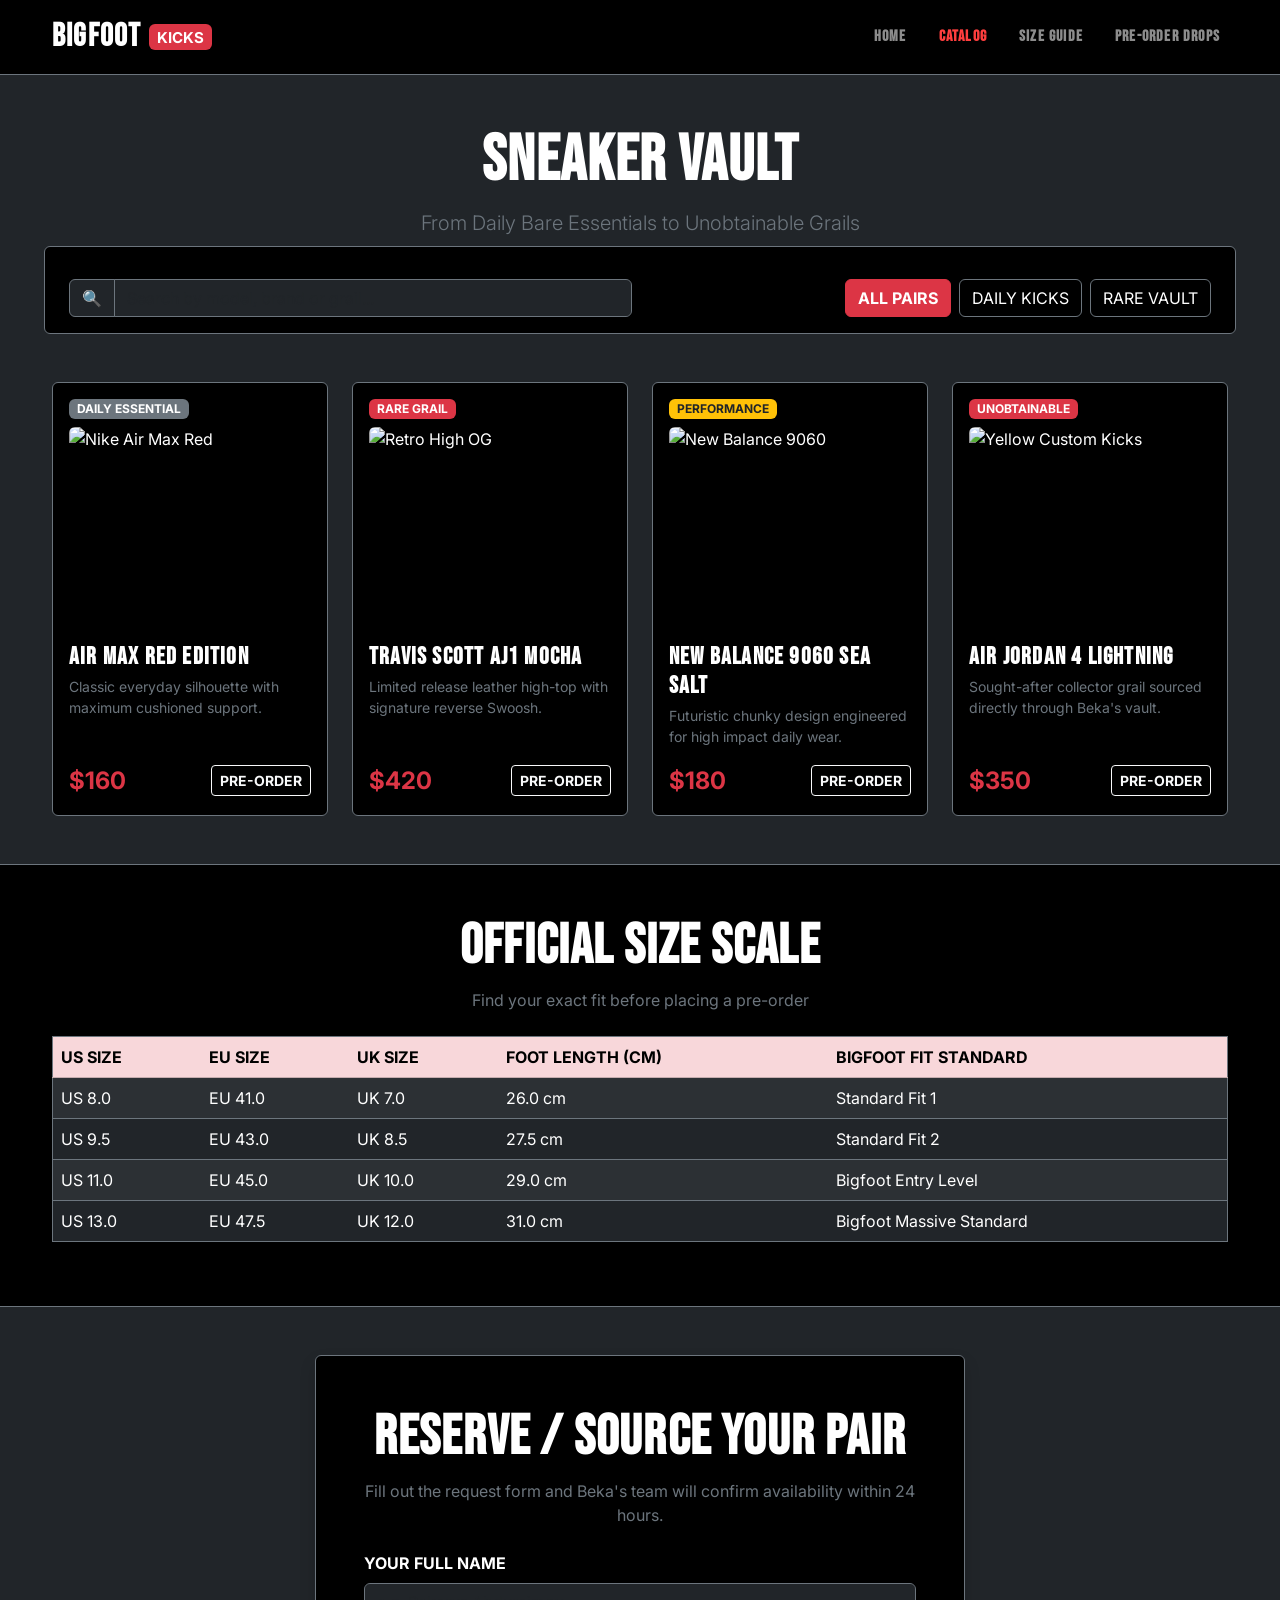
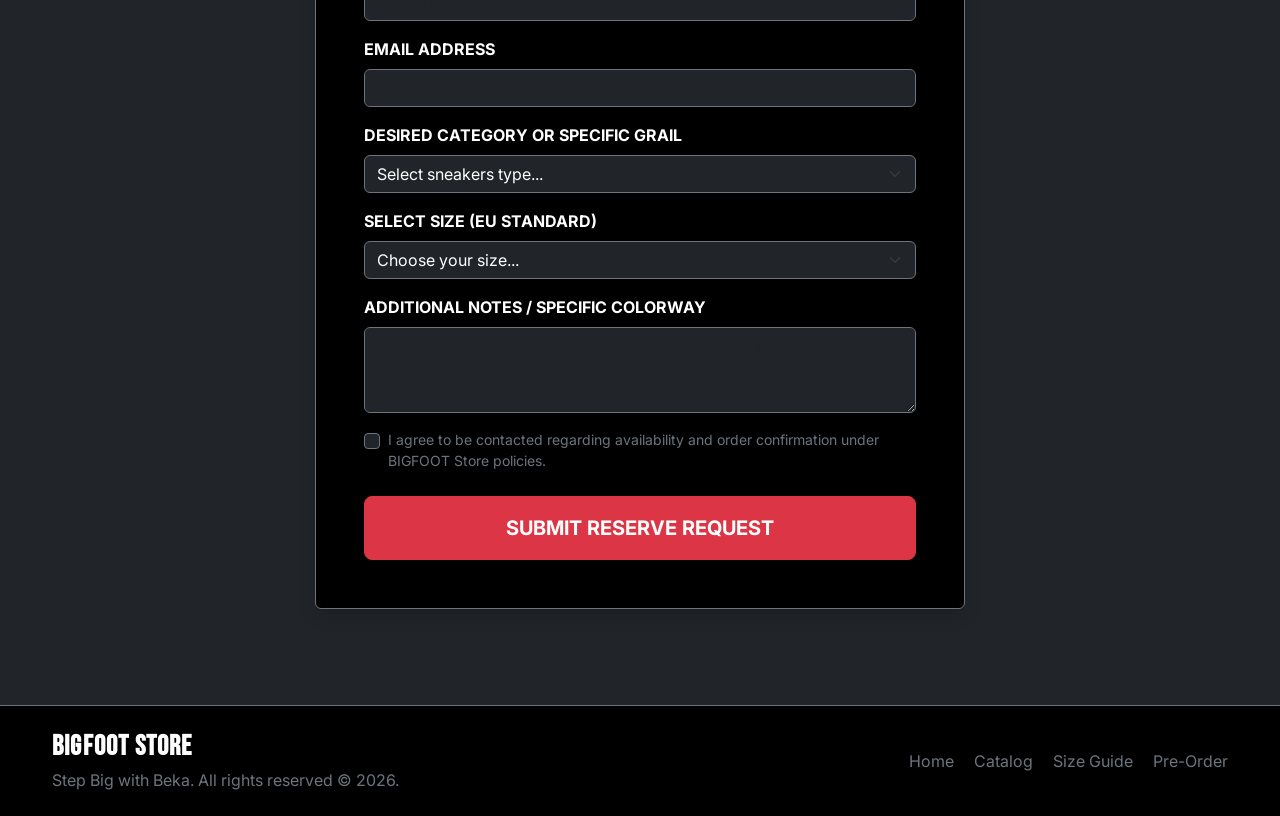
==== catalog.html @ 9d787f89 "Initial commit: BIGFOOT sneaker store website" ====
<!DOCTYPE html>
<html lang="en">
<head>
  <meta charset="UTF-8">
  <meta name="viewport" content="width=device-width, initial-scale=1.0">
  <title>BIGFOOT | Catalog & Size Guide</title>
  <link href="https://cdn.jsdelivr.net/npm/bootstrap@5.3.3/dist/css/bootstrap.min.css" rel="stylesheet">
  <link rel="preconnect" href="https://fonts.googleapis.com">
  <link rel="preconnect" href="https://fonts.gstatic.com" crossorigin>
  <link href="https://fonts.googleapis.com/css2?family=Bebas+Neue&family=Inter:wght@300;400;600;700&display=swap" rel="stylesheet">
  <link rel="stylesheet" href="style.css">
</head>
<body class="bg-dark text-white">

  <header>
    <nav class="navbar navbar-expand-lg navbar-dark bg-black sticky-top border-bottom border-secondary">
      <div class="container">
        <a class="navbar-brand d-flex align-items-center gap-2" href="index.html">
          <span class="fs-2 fw-bold text-uppercase brand-logo">BIGFOOT</span>
          <span class="badge bg-danger text-uppercase px-2">Kicks</span>
        </a>
        <button class="navbar-toggler" type="button" data-bs-toggle="collapse" data-bs-target="#navbarNav">
          <span class="navbar-toggler-icon"></span>
        </button>
        <div class="collapse navbar-collapse" id="navbarNav">
          <ul class="navbar-nav ms-auto text-uppercase fw-semibold gap-lg-3">
            <li class="nav-item"><a class="nav-link" href="index.html">Home</a></li>
            <li class="nav-item"><a class="nav-link active" href="catalog.html">Catalog</a></li>
            <li class="nav-item"><a class="nav-link" href="#size-guide">Size Guide</a></li>
            <li class="nav-item"><a class="nav-link" href="#preorder">Pre-Order Drops</a></li>
          </ul>
        </div>
      </div>
    </nav>
  </header>

  <main class="py-5">
    <div class="container mb-4 text-center">
      <h1 class="display-3 text-uppercase fw-bold">Sneaker Vault</h1>
      <p class="lead text-secondary">From Daily Bare Essentials to Unobtainable Grails</p>
    </div>

    <div class="container mb-5">
      <div class="row g-3 align-items-center bg-black p-3 rounded border border-secondary">
        <div class="col-md-6">
          <div class="input-group">
            <span class="input-group-text bg-dark border-secondary text-secondary">🔍</span>
            <input type="text" class="form-control bg-dark text-white border-secondary" placeholder="Search by model, brand or grail...">
          </div>
        </div>
        <div class="col-md-6 d-flex gap-2 justify-content-md-end flex-wrap">
          <button type="button" class="btn btn-danger text-uppercase fw-bold">All Pairs</button>
          <button type="button" class="btn btn-outline-secondary text-white text-uppercase">Daily Kicks</button>
          <button type="button" class="btn btn-outline-secondary text-white text-uppercase">Rare Vault</button>
        </div>
      </div>
    </div>

    <section class="container mb-5">
      <div class="sneaker-grid">

        <article class="sneaker-card bg-black border border-secondary rounded overflow-hidden p-3 d-flex flex-column">
          <span class="badge bg-secondary text-uppercase align-self-start mb-2">Daily Essential</span>
          <img src="https://images.unsplash.com/photo-1542291026-7eec264c27ff?auto=format&fit=crop&w=600&q=80" alt="Nike Air Max Red" class="img-fluid rounded mb-3 product-img">
          <h3 class="fs-4 text-uppercase fw-bold mb-1">Air Max Red Edition</h3>
          <p class="text-secondary small mb-3">Classic everyday silhouette with maximum cushioned support.</p>
          <div class="mt-auto d-flex align-items-center justify-content-between">
            <span class="fs-4 fw-bold text-danger">$160</span>
            <a href="#preorder" class="btn btn-outline-light btn-sm fw-bold text-uppercase">Pre-Order</a>
          </div>
        </article>

        <article class="sneaker-card bg-black border border-secondary rounded overflow-hidden p-3 d-flex flex-column">
          <span class="badge bg-danger text-uppercase align-self-start mb-2">Rare Grail</span>
          <img src="https://images.unsplash.com/photo-1511556532299-8f662fc26c06?auto=format&fit=crop&w=600&q=80" alt="Retro High OG" class="img-fluid rounded mb-3 product-img">
          <h3 class="fs-4 text-uppercase fw-bold mb-1">Travis Scott AJ1 Mocha</h3>
          <p class="text-secondary small mb-3">Limited release leather high-top with signature reverse Swoosh.</p>
          <div class="mt-auto d-flex align-items-center justify-content-between">
            <span class="fs-4 fw-bold text-danger">$420</span>
            <a href="#preorder" class="btn btn-outline-light btn-sm fw-bold text-uppercase">Pre-Order</a>
          </div>
        </article>

        <article class="sneaker-card bg-black border border-secondary rounded overflow-hidden p-3 d-flex flex-column">
          <span class="badge bg-warning text-dark text-uppercase align-self-start mb-2">Performance</span>
          <img src="https://images.unsplash.com/photo-1539185441755-769473a23570?auto=format&fit=crop&w=600&q=80" alt="New Balance 9060" class="img-fluid rounded mb-3 product-img">
          <h3 class="fs-4 text-uppercase fw-bold mb-1">New Balance 9060 Sea Salt</h3>
          <p class="text-secondary small mb-3">Futuristic chunky design engineered for high impact daily wear.</p>
          <div class="mt-auto d-flex align-items-center justify-content-between">
            <span class="fs-4 fw-bold text-danger">$180</span>
            <a href="#preorder" class="btn btn-outline-light btn-sm fw-bold text-uppercase">Pre-Order</a>
          </div>
        </article>

        <article class="sneaker-card bg-black border border-secondary rounded overflow-hidden p-3 d-flex flex-column">
          <span class="badge bg-danger text-uppercase align-self-start mb-2">Unobtainable</span>
          <img src="https://images.unsplash.com/photo-1595950653106-6c9ebd614d3a?auto=format&fit=crop&w=600&q=80" alt="Yellow Custom Kicks" class="img-fluid rounded mb-3 product-img">
          <h3 class="fs-4 text-uppercase fw-bold mb-1">Air Jordan 4 Lightning</h3>
          <p class="text-secondary small mb-3">Sought-after collector grail sourced directly through Beka's vault.</p>
          <div class="mt-auto d-flex align-items-center justify-content-between">
            <span class="fs-4 fw-bold text-danger">$350</span>
            <a href="#preorder" class="btn btn-outline-light btn-sm fw-bold text-uppercase">Pre-Order</a>
          </div>
        </article>

      </div>
    </section>

    <section id="size-guide" class="py-5 bg-black border-top border-bottom border-secondary">
      <div class="container">
        <div class="text-center mb-4">
          <h2 class="display-4 text-uppercase fw-bold">Official Size Scale</h2>
          <p class="text-secondary">Find your exact fit before placing a pre-order</p>
        </div>

        <div class="table-responsive">
          <table class="table table-dark table-striped table-hover align-middle border border-secondary">
            <thead class="table-danger text-uppercase">
              <tr>
                <th scope="col">US Size</th>
                <th scope="col">EU Size</th>
                <th scope="col">UK Size</th>
                <th scope="col">Foot Length (CM)</th>
                <th scope="col">BIGFOOT Fit Standard</th>
              </tr>
            </thead>
            <tbody>
              <tr>
                <td>US 8.0</td>
                <td>EU 41.0</td>
                <td>UK 7.0</td>
                <td>26.0 cm</td>
                <td>Standard Fit 1</td>
              </tr>
              <tr>
                <td>US 9.5</td>
                <td>EU 43.0</td>
                <td>UK 8.5</td>
                <td>27.5 cm</td>
                <td>Standard Fit 2</td>
              </tr>
              <tr>
                <td>US 11.0</td>
                <td>EU 45.0</td>
                <td>UK 10.0</td>
                <td>29.0 cm</td>
                <td>Bigfoot Entry Level</td>
              </tr>
              <tr>
                <td>US 13.0</td>
                <td>EU 47.5</td>
                <td>UK 12.0</td>
                <td>31.0 cm</td>
                <td>Bigfoot Massive Standard</td>
              </tr>
            </tbody>
          </table>
        </div>
      </div>
    </section>

    <section id="preorder" class="py-5 bg-dark">
      <div class="container">
        <div class="max-width-form mx-auto bg-black p-4 p-md-5 rounded border border-secondary shadow">
          <div class="text-center mb-4">
            <h2 class="display-4 text-uppercase fw-bold">Reserve / Source Your Pair</h2>
            <p class="text-secondary">Fill out the request form and Beka's team will confirm availability within 24 hours.</p>
          </div>

          <form id="sneakerForm">
            <div class="mb-3">
              <label for="fullName" class="form-label text-uppercase fw-bold">Your Full Name</label>
              <input type="text" class="form-control bg-dark text-white border-secondary" id="fullName" placeholder="e.g. Bekarys Abduraimov" required>
            </div>

            <div class="mb-3">
              <label for="emailAddr" class="form-label text-uppercase fw-bold">Email Address</label>
              <input type="email" class="form-control bg-dark text-white border-secondary" id="emailAddr" placeholder="name@example.com" required>
            </div>

            <div class="mb-3">
              <label for="sneakerCategory" class="form-label text-uppercase fw-bold">Desired Category or Specific Grail</label>
              <select class="form-select bg-dark text-white border-secondary" id="sneakerCategory" required>
                <option value="" selected disabled>Select sneakers type...</option>
                <option value="daily">Daily Essentials (Air Max, Gazelle, Dunk)</option>
                <option value="performance">Sport & Performance Runners</option>
                <option value="rare">Beka's Rare Grails (Limited Collaborations)</option>
                <option value="custom">Custom Sourcing Request (Unlisted Pair)</option>
              </select>
            </div>

            <div class="mb-3">
              <label for="shoeSize" class="form-label text-uppercase fw-bold">Select Size (EU Standard)</label>
              <select class="form-select bg-dark text-white border-secondary" id="shoeSize" required>
                <option value="" selected disabled>Choose your size...</option>
                <option value="40">EU 40</option>
                <option value="42">EU 42</option>
                <option value="44">EU 44</option>
                <option value="45+">EU 45+ (Bigfoot Size)</option>
              </select>
            </div>

            <div class="mb-3">
              <label for="notes" class="form-label text-uppercase fw-bold">Additional Notes / Specific Colorway</label>
              <textarea class="form-control bg-dark text-white border-secondary" id="notes" rows="3" placeholder="Specify colorway, model year, or special delivery instructions..."></textarea>
            </div>

            <div class="form-check mb-4">
              <input class="form-check-input bg-dark border-secondary" type="checkbox" id="terms" required>
              <label class="form-check-label text-secondary small" for="terms">
                I agree to be contacted regarding availability and order confirmation under BIGFOOT Store policies.
              </label>
            </div>

            <button type="submit" class="btn btn-danger btn-lg w-100 text-uppercase fw-bold py-3">Submit Reserve Request</button>
          </form>
        </div>
      </div>
    </section>
  </main>

  <footer class="bg-black text-white border-top border-secondary py-4">
    <div class="container text-center text-md-start">
      <div class="row gy-3 align-items-center">
        <div class="col-md-6">
          <h4 class="text-uppercase fw-bold fs-3 mb-1">BIGFOOT Store</h4>
          <p class="text-secondary mb-0">Step Big with Beka. All rights reserved &copy; 2026.</p>
        </div>
        <div class="col-md-6 text-md-end">
          <a href="index.html" class="text-secondary text-decoration-none me-3">Home</a>
          <a href="catalog.html" class="text-secondary text-decoration-none me-3">Catalog</a>
          <a href="#size-guide" class="text-secondary text-decoration-none me-3">Size Guide</a>
          <a href="#preorder" class="text-secondary text-decoration-none">Pre-Order</a>
        </div>
      </div>
    </div>
  </footer>

  <script src="https://cdn.jsdelivr.net/npm/bootstrap@5.3.3/dist/js/bootstrap.bundle.min.js"></script>

  <script>
    document.addEventListener('DOMContentLoaded', () => {
      const searchInput = document.querySelector('.input-group input');
      const filterBtns = document.querySelectorAll('.col-md-6.d-flex .btn');
      const cards = document.querySelectorAll('.sneaker-card');
      const notesTextarea = document.getElementById('notes');

      let activeCategory = 'all';

      function filterSneakers() {
        const query = searchInput ? searchInput.value.toLowerCase().trim() : '';

        cards.forEach(card => {
          const title = card.querySelector('h3').textContent.toLowerCase();
          const desc = card.querySelector('p').textContent.toLowerCase();
          const badge = card.querySelector('.badge').textContent.toLowerCase();

          const matchesSearch = title.includes(query) || desc.includes(query);

          let matchesCategory = false;
          if (activeCategory === 'all') {
            matchesCategory = true;
          } else if (activeCategory === 'daily' && badge.includes('daily')) {
            matchesCategory = true;
          } else if (activeCategory === 'rare' && (badge.includes('rare') || badge.includes('unobtainable'))) {
            matchesCategory = true;
          }

          if (matchesSearch && matchesCategory) {
            card.style.setProperty('display', 'flex', 'important');
          } else {
            card.style.setProperty('display', 'none', 'important');
          }
        });
      }

      if (searchInput) {
        searchInput.addEventListener('input', filterSneakers);
      }

      filterBtns.forEach(btn => {
        btn.addEventListener('click', () => {
          filterBtns.forEach(b => {
            b.classList.remove('btn-danger');
            b.classList.add('btn-outline-secondary', 'text-white');
          });
          btn.classList.remove('btn-outline-secondary', 'text-white');
          btn.classList.add('btn-danger');

          const btnText = btn.textContent.trim().toLowerCase();
          if (btnText.includes('all')) activeCategory = 'all';
          else if (btnText.includes('daily')) activeCategory = 'daily';
          else if (btnText.includes('rare')) activeCategory = 'rare';

          filterSneakers();
        });
      });

      const preorderBtns = document.querySelectorAll('.sneaker-card a[href="#preorder"]');
      preorderBtns.forEach(btn => {
        btn.addEventListener('click', (e) => {
          const card = e.target.closest('.sneaker-card');
          const sneakerName = card.querySelector('h3').textContent.trim();
          if (notesTextarea) {
            notesTextarea.value = `Pre-order request for: ${sneakerName}`;
          }
        });
      });
    });
  </script>
</body>
</html>
---- style.css ----
:root {
  --bg-black: #0d0d0d;
  --bg-dark: #161616;
  --accent-red: #ff3e3e;
  --text-muted: #a0a0a0;
  --font-heading: 'Bebas Neue', sans-serif;
  --font-body: 'Inter', sans-serif;
}

::-webkit-scrollbar {
  width: 8px;
}

::-webkit-scrollbar-track {
  background: var(--bg-black);
}

::-webkit-scrollbar-thumb {
  background: #2a2a2a;
  border-radius: 4px;
}

::-webkit-scrollbar-thumb:hover {
  background: var(--accent-red);
}

::selection {
  background-color: var(--accent-red);
  color: #ffffff;
}

html, body {
  width: 100%;
  overflow-x: hidden;
  font-family: var(--font-body);
}

h1, h2, h3, h4, .brand-logo, .nav-link {
  font-family: var(--font-heading);
  letter-spacing: 1.2px;
}

.text-stroke {
  color: transparent;
  -webkit-text-stroke: 2px var(--accent-red);
}

.nav-link {
  transition: color 0.3s ease;
}

.nav-link:hover, 
.nav-link.active {
  color: var(--accent-red) !important;
}

@keyframes floatSneaker {
  0% {
    transform: translateY(0px) rotate(0deg);
  }
  50% {
    transform: translateY(-12px) rotate(-2deg);
  }
  100% {
    transform: translateY(0px) rotate(0deg);
  }
}

.hero-img {
  max-height: 420px;
  object-fit: cover;
  border: 2px solid var(--accent-red);
  animation: floatSneaker 4s ease-in-out infinite;
  transition: filter 0.3s ease;
}

.hero-img:hover {
  filter: drop-shadow(0 0 15px rgba(255, 62, 62, 0.6));
}

.founder-avatar {
  width: 120px;
  height: 120px;
  border: 3px solid var(--accent-red);
}

.sneaker-grid {
  display: grid;
  grid-template-columns: repeat(auto-fill, minmax(260px, 1fr));
  gap: 1.5rem;
}

.sneaker-card {
  transition: transform 0.3s ease, box-shadow 0.3s ease;
}

.sneaker-card:hover {
  transform: translateY(-6px);
  box-shadow: 0 10px 20px rgba(255, 62, 62, 0.25);
}

.product-img {
  height: 200px;
  width: 100%;
  object-fit: cover;
}

.carousel-img {
  max-height: 280px;
  object-fit: cover;
}

.max-width-form {
  max-width: 650px;
}

.form-control:focus, 
.form-select:focus {
  border-color: var(--accent-red);
  box-shadow: 0 0 0 0.25rem rgba(255, 62, 62, 0.25);
}


/* Mobile Screen Breakpoint (375px) */
@media (max-width: 375px) {
  .hero-title {
    font-size: 2.8rem !important;
  }
  .display-4 {
    font-size: 2rem !important;
  }
  .btn-lg {
    padding: 0.6rem 1.2rem !important;
    font-size: 0.9rem !important;
  }
  .founder-avatar {
    width: 90px;
    height: 90px;
    font-size: 2rem;
  }
}

/* Tablet Screen Breakpoint (768px) */
@media (min-width: 768px) and (max-width: 1024px) {
  .hero-title {
    font-size: 4rem;
  }
  .sneaker-grid {
    grid-template-columns: repeat(2, 1fr);
  }
}

/* Desktop Screen Breakpoint (1280px and above) */
@media (min-width: 1280px) {
  .container {
    max-width: 1200px;
  }
  .hero-title {
    font-size: 5.5rem;
  }
  .sneaker-grid {
    grid-template-columns: repeat(4, 1fr);
  }
}
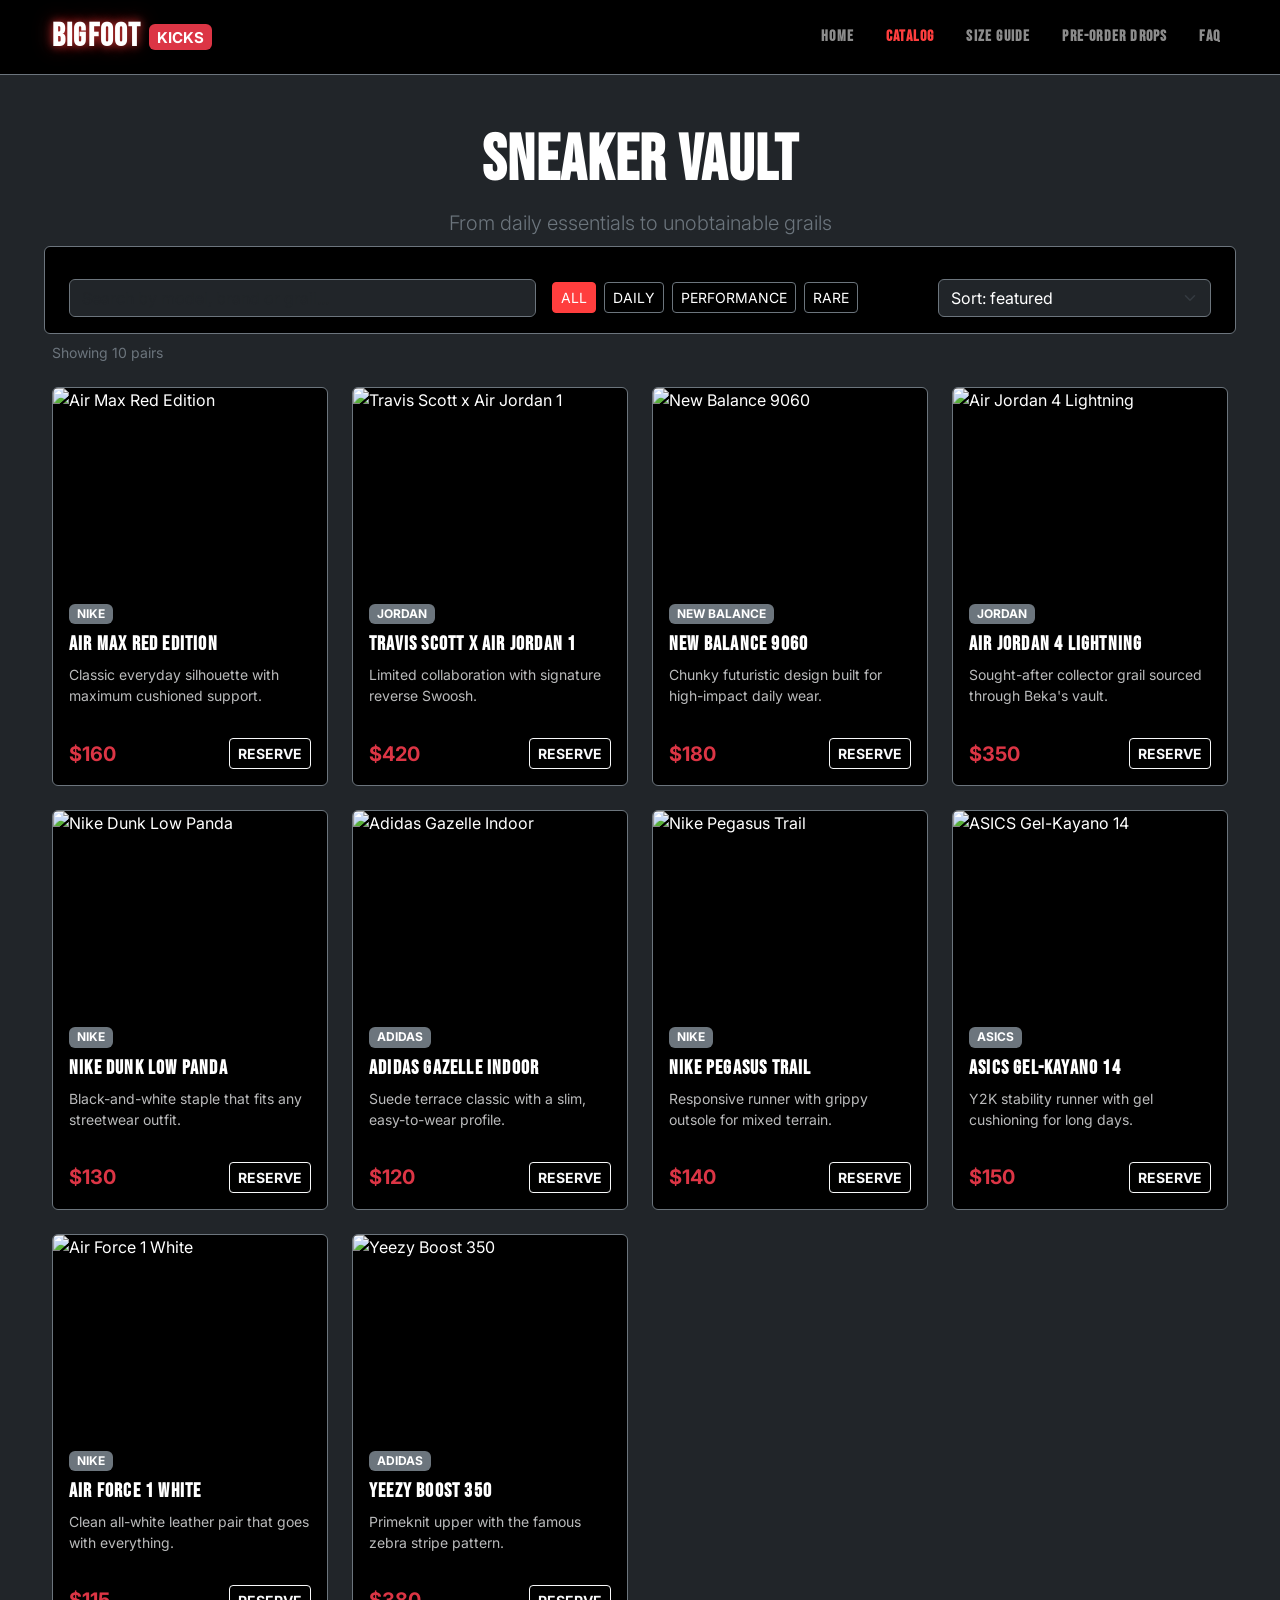
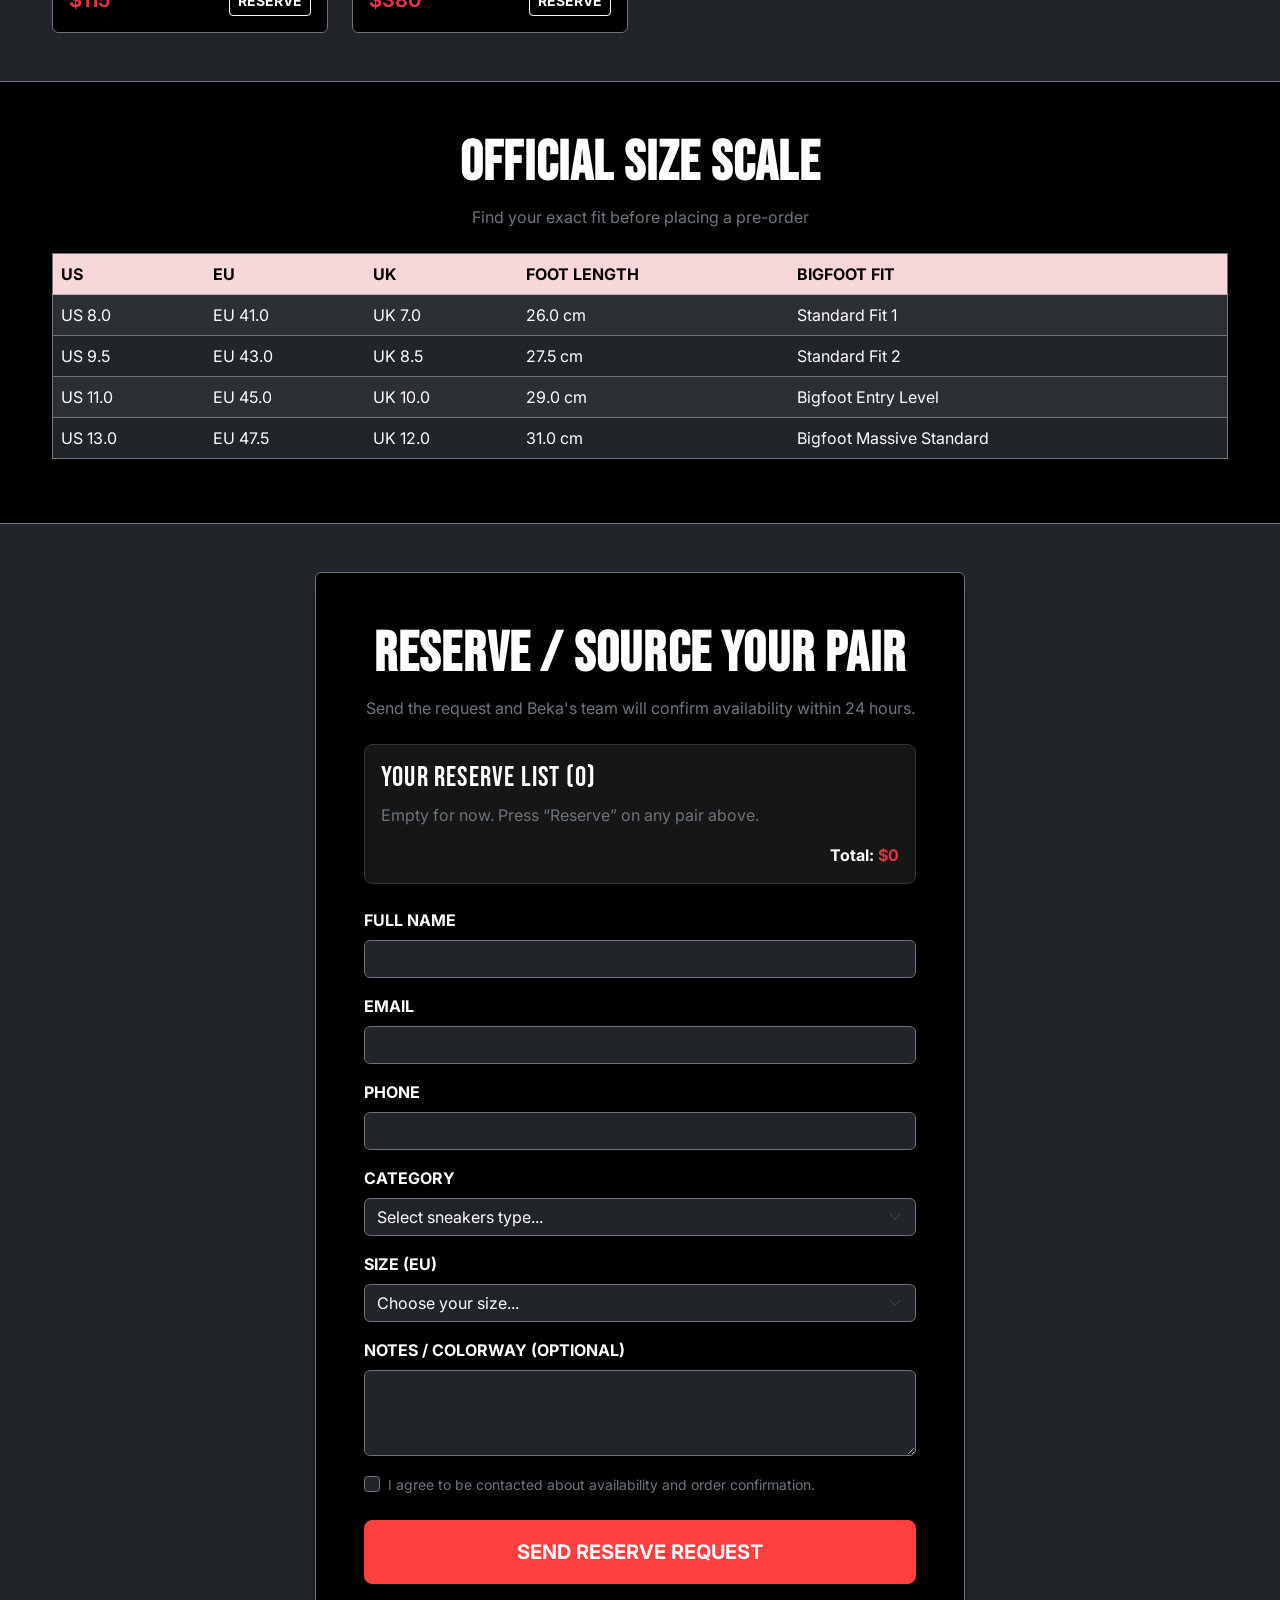
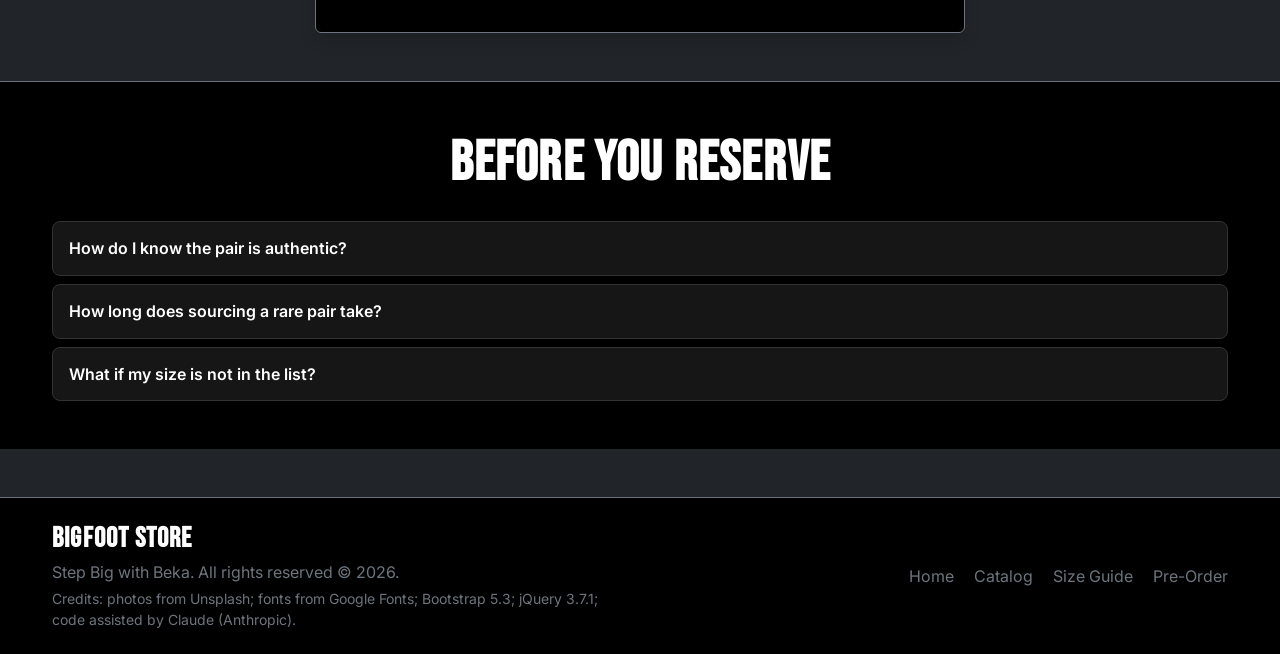
==== commit a230f911: "Final Endterm project: JS catalog, form validation and Easter Egg" ====
--- a/catalog.html
+++ b/catalog.html
@@ -8,26 +8,26 @@
   <link rel="preconnect" href="https://fonts.googleapis.com">
   <link rel="preconnect" href="https://fonts.gstatic.com" crossorigin>
   <link href="https://fonts.googleapis.com/css2?family=Bebas+Neue&family=Inter:wght@300;400;600;700&display=swap" rel="stylesheet">
-  <link rel="stylesheet" href="style.css">
+  <link rel="stylesheet" href="css/style.css">
 </head>
 <body class="bg-dark text-white">
-
   <header>
-    <nav class="navbar navbar-expand-lg navbar-dark bg-black sticky-top border-bottom border-secondary">
+    <nav class="navbar navbar-expand-lg navbar-dark bg-black sticky-top border-bottom border-secondary" aria-label="Main navigation">
       <div class="container">
         <a class="navbar-brand d-flex align-items-center gap-2" href="index.html">
           <span class="fs-2 fw-bold text-uppercase brand-logo">BIGFOOT</span>
           <span class="badge bg-danger text-uppercase px-2">Kicks</span>
         </a>
-        <button class="navbar-toggler" type="button" data-bs-toggle="collapse" data-bs-target="#navbarNav">
+        <button class="navbar-toggler" type="button" data-bs-toggle="collapse" data-bs-target="#navbarNav" aria-controls="navbarNav" aria-expanded="false" aria-label="Toggle navigation">
           <span class="navbar-toggler-icon"></span>
         </button>
         <div class="collapse navbar-collapse" id="navbarNav">
           <ul class="navbar-nav ms-auto text-uppercase fw-semibold gap-lg-3">
             <li class="nav-item"><a class="nav-link" href="index.html">Home</a></li>
-            <li class="nav-item"><a class="nav-link active" href="catalog.html">Catalog</a></li>
+            <li class="nav-item"><a class="nav-link active" href="catalog.html" aria-current="page">Catalog</a></li>
             <li class="nav-item"><a class="nav-link" href="#size-guide">Size Guide</a></li>
             <li class="nav-item"><a class="nav-link" href="#preorder">Pre-Order Drops</a></li>
+            <li class="nav-item"><a class="nav-link" href="#faq">FAQ</a></li>
           </ul>
         </div>
       </div>
@@ -37,72 +37,40 @@
   <main class="py-5">
     <div class="container mb-4 text-center">
       <h1 class="display-3 text-uppercase fw-bold">Sneaker Vault</h1>
-      <p class="lead text-secondary">From Daily Bare Essentials to Unobtainable Grails</p>
+      <p class="lead text-secondary">From daily essentials to unobtainable grails</p>
     </div>
 
-    <div class="container mb-5">
+    <div class="container mb-4">
       <div class="row g-3 align-items-center bg-black p-3 rounded border border-secondary">
-        <div class="col-md-6">
-          <div class="input-group">
-            <span class="input-group-text bg-dark border-secondary text-secondary">🔍</span>
-            <input type="text" class="form-control bg-dark text-white border-secondary" placeholder="Search by model, brand or grail...">
-          </div>
-        </div>
-        <div class="col-md-6 d-flex gap-2 justify-content-md-end flex-wrap">
-          <button type="button" class="btn btn-danger text-uppercase fw-bold">All Pairs</button>
-          <button type="button" class="btn btn-outline-secondary text-white text-uppercase">Daily Kicks</button>
-          <button type="button" class="btn btn-outline-secondary text-white text-uppercase">Rare Vault</button>
-        </div>
-      </div>
+        <div class="col-lg-5">
+          <label for="searchInput" class="visually-hidden">Search sneakers</label>
+          <input type="search" id="searchInput" class="form-control bg-dark text-white border-secondary" placeholder="Search by model, brand or grail..." autocomplete="off">
+        </div>
+        <div class="col-lg-4 d-flex gap-2 flex-wrap" role="group" aria-label="Filter by category">
+          <button type="button" class="btn btn-danger btn-sm text-uppercase filter-btn" data-category="all" aria-pressed="true">All</button>
+          <button type="button" class="btn btn-outline-secondary btn-sm text-white text-uppercase filter-btn" data-category="daily" aria-pressed="false">Daily</button>
+          <button type="button" class="btn btn-outline-secondary btn-sm text-white text-uppercase filter-btn" data-category="performance" aria-pressed="false">Performance</button>
+          <button type="button" class="btn btn-outline-secondary btn-sm text-white text-uppercase filter-btn" data-category="rare" aria-pressed="false">Rare</button>
+        </div>
+        <div class="col-lg-3">
+          <label for="sortSelect" class="visually-hidden">Sort by price</label>
+          <select id="sortSelect" class="form-select bg-dark text-white border-secondary">
+            <option value="default">Sort: featured</option>
+            <option value="asc">Price: low to high</option>
+            <option value="desc">Price: high to low</option>
+          </select>
+        </div>
+      </div>
+      <p id="resultCount" class="text-secondary small mt-2 mb-0" aria-live="polite"></p>
     </div>
 
-    <section class="container mb-5">
-      <div class="sneaker-grid">
-
-        <article class="sneaker-card bg-black border border-secondary rounded overflow-hidden p-3 d-flex flex-column">
-          <span class="badge bg-secondary text-uppercase align-self-start mb-2">Daily Essential</span>
-          <img src="https://images.unsplash.com/photo-1542291026-7eec264c27ff?auto=format&fit=crop&w=600&q=80" alt="Nike Air Max Red" class="img-fluid rounded mb-3 product-img">
-          <h3 class="fs-4 text-uppercase fw-bold mb-1">Air Max Red Edition</h3>
-          <p class="text-secondary small mb-3">Classic everyday silhouette with maximum cushioned support.</p>
-          <div class="mt-auto d-flex align-items-center justify-content-between">
-            <span class="fs-4 fw-bold text-danger">$160</span>
-            <a href="#preorder" class="btn btn-outline-light btn-sm fw-bold text-uppercase">Pre-Order</a>
-          </div>
-        </article>
-
-        <article class="sneaker-card bg-black border border-secondary rounded overflow-hidden p-3 d-flex flex-column">
-          <span class="badge bg-danger text-uppercase align-self-start mb-2">Rare Grail</span>
-          <img src="https://images.unsplash.com/photo-1511556532299-8f662fc26c06?auto=format&fit=crop&w=600&q=80" alt="Retro High OG" class="img-fluid rounded mb-3 product-img">
-          <h3 class="fs-4 text-uppercase fw-bold mb-1">Travis Scott AJ1 Mocha</h3>
-          <p class="text-secondary small mb-3">Limited release leather high-top with signature reverse Swoosh.</p>
-          <div class="mt-auto d-flex align-items-center justify-content-between">
-            <span class="fs-4 fw-bold text-danger">$420</span>
-            <a href="#preorder" class="btn btn-outline-light btn-sm fw-bold text-uppercase">Pre-Order</a>
-          </div>
-        </article>
-
-        <article class="sneaker-card bg-black border border-secondary rounded overflow-hidden p-3 d-flex flex-column">
-          <span class="badge bg-warning text-dark text-uppercase align-self-start mb-2">Performance</span>
-          <img src="https://images.unsplash.com/photo-1539185441755-769473a23570?auto=format&fit=crop&w=600&q=80" alt="New Balance 9060" class="img-fluid rounded mb-3 product-img">
-          <h3 class="fs-4 text-uppercase fw-bold mb-1">New Balance 9060 Sea Salt</h3>
-          <p class="text-secondary small mb-3">Futuristic chunky design engineered for high impact daily wear.</p>
-          <div class="mt-auto d-flex align-items-center justify-content-between">
-            <span class="fs-4 fw-bold text-danger">$180</span>
-            <a href="#preorder" class="btn btn-outline-light btn-sm fw-bold text-uppercase">Pre-Order</a>
-          </div>
-        </article>
-
-        <article class="sneaker-card bg-black border border-secondary rounded overflow-hidden p-3 d-flex flex-column">
-          <span class="badge bg-danger text-uppercase align-self-start mb-2">Unobtainable</span>
-          <img src="https://images.unsplash.com/photo-1595950653106-6c9ebd614d3a?auto=format&fit=crop&w=600&q=80" alt="Yellow Custom Kicks" class="img-fluid rounded mb-3 product-img">
-          <h3 class="fs-4 text-uppercase fw-bold mb-1">Air Jordan 4 Lightning</h3>
-          <p class="text-secondary small mb-3">Sought-after collector grail sourced directly through Beka's vault.</p>
-          <div class="mt-auto d-flex align-items-center justify-content-between">
-            <span class="fs-4 fw-bold text-danger">$350</span>
-            <a href="#preorder" class="btn btn-outline-light btn-sm fw-bold text-uppercase">Pre-Order</a>
-          </div>
-        </article>
-
+    <section class="container mb-5" aria-labelledby="catalogHeading">
+      <h2 id="catalogHeading" class="visually-hidden">Available pairs</h2>
+      <div id="sneakerGrid" class="sneaker-grid"></div>
+      <div id="emptyState" class="empty-state" hidden>
+        <p class="fs-4 mb-1">Nothing found.</p>
+        <p class="text-secondary">No pair matches your search. Try a different word or reset the filters.</p>
+        <button type="button" id="resetFilters" class="btn btn-danger text-uppercase fw-bold">Reset filters</button>
       </div>
     </section>
 
@@ -112,47 +80,16 @@
           <h2 class="display-4 text-uppercase fw-bold">Official Size Scale</h2>
           <p class="text-secondary">Find your exact fit before placing a pre-order</p>
         </div>
-
         <div class="table-responsive">
           <table class="table table-dark table-striped table-hover align-middle border border-secondary">
             <thead class="table-danger text-uppercase">
-              <tr>
-                <th scope="col">US Size</th>
-                <th scope="col">EU Size</th>
-                <th scope="col">UK Size</th>
-                <th scope="col">Foot Length (CM)</th>
-                <th scope="col">BIGFOOT Fit Standard</th>
-              </tr>
+              <tr><th scope="col">US</th><th scope="col">EU</th><th scope="col">UK</th><th scope="col">Foot length</th><th scope="col">BIGFOOT fit</th></tr>
             </thead>
             <tbody>
-              <tr>
-                <td>US 8.0</td>
-                <td>EU 41.0</td>
-                <td>UK 7.0</td>
-                <td>26.0 cm</td>
-                <td>Standard Fit 1</td>
-              </tr>
-              <tr>
-                <td>US 9.5</td>
-                <td>EU 43.0</td>
-                <td>UK 8.5</td>
-                <td>27.5 cm</td>
-                <td>Standard Fit 2</td>
-              </tr>
-              <tr>
-                <td>US 11.0</td>
-                <td>EU 45.0</td>
-                <td>UK 10.0</td>
-                <td>29.0 cm</td>
-                <td>Bigfoot Entry Level</td>
-              </tr>
-              <tr>
-                <td>US 13.0</td>
-                <td>EU 47.5</td>
-                <td>UK 12.0</td>
-                <td>31.0 cm</td>
-                <td>Bigfoot Massive Standard</td>
-              </tr>
+              <tr><td>US 8.0</td><td>EU 41.0</td><td>UK 7.0</td><td>26.0 cm</td><td>Standard Fit 1</td></tr>
+              <tr><td>US 9.5</td><td>EU 43.0</td><td>UK 8.5</td><td>27.5 cm</td><td>Standard Fit 2</td></tr>
+              <tr><td>US 11.0</td><td>EU 45.0</td><td>UK 10.0</td><td>29.0 cm</td><td>Bigfoot Entry Level</td></tr>
+              <tr><td>US 13.0</td><td>EU 47.5</td><td>UK 12.0</td><td>31.0 cm</td><td>Bigfoot Massive Standard</td></tr>
             </tbody>
           </table>
         </div>
@@ -164,67 +101,105 @@
         <div class="max-width-form mx-auto bg-black p-4 p-md-5 rounded border border-secondary shadow">
           <div class="text-center mb-4">
             <h2 class="display-4 text-uppercase fw-bold">Reserve / Source Your Pair</h2>
-            <p class="text-secondary">Fill out the request form and Beka's team will confirm availability within 24 hours.</p>
-          </div>
-
-          <form id="sneakerForm">
-            <div class="mb-3">
-              <label for="fullName" class="form-label text-uppercase fw-bold">Your Full Name</label>
-              <input type="text" class="form-control bg-dark text-white border-secondary" id="fullName" placeholder="e.g. Bekarys Abduraimov" required>
-            </div>
-
-            <div class="mb-3">
-              <label for="emailAddr" class="form-label text-uppercase fw-bold">Email Address</label>
-              <input type="email" class="form-control bg-dark text-white border-secondary" id="emailAddr" placeholder="name@example.com" required>
-            </div>
-
-            <div class="mb-3">
-              <label for="sneakerCategory" class="form-label text-uppercase fw-bold">Desired Category or Specific Grail</label>
-              <select class="form-select bg-dark text-white border-secondary" id="sneakerCategory" required>
+            <p class="text-secondary">Send the request and Beka's team will confirm availability within 24 hours.</p>
+          </div>
+
+          <div class="cart-box mb-4" aria-live="polite">
+            <h3 class="fs-3 text-uppercase mb-2">Your reserve list (<span id="cartCount">0</span>)</h3>
+            <p id="cartEmpty" class="text-secondary mb-0">Empty for now. Press “Reserve” on any pair above.</p>
+            <ul id="cartList" class="list-unstyled mb-0"></ul>
+            <div class="d-flex justify-content-between align-items-center pt-2 mt-2 fw-bold">
+              <button type="button" id="clearCart" class="btn btn-sm btn-outline-secondary text-white" hidden>Clear list</button>
+              <span class="ms-auto">Total: <span id="cartTotal" class="text-danger">$0</span></span>
+            </div>
+          </div>
+
+          <div id="formSuccess" role="status"></div>
+
+          <form id="sneakerForm" novalidate>
+            <div class="mb-3">
+              <label for="fullName" class="form-label text-uppercase fw-bold">Full name</label>
+              <input type="text" class="form-control bg-dark text-white border-secondary" id="fullName" placeholder="e.g. Bekarys Abduraimov" autocomplete="name">
+              <div class="invalid-feedback" id="err-fullName"></div>
+            </div>
+            <div class="mb-3">
+              <label for="emailAddr" class="form-label text-uppercase fw-bold">Email</label>
+              <input type="email" class="form-control bg-dark text-white border-secondary" id="emailAddr" placeholder="name@example.com" autocomplete="email">
+              <div class="invalid-feedback" id="err-emailAddr"></div>
+            </div>
+            <div class="mb-3">
+              <label for="phone" class="form-label text-uppercase fw-bold">Phone</label>
+              <input type="tel" class="form-control bg-dark text-white border-secondary" id="phone" placeholder="+7 701 123 4567" autocomplete="tel">
+              <div class="invalid-feedback" id="err-phone"></div>
+            </div>
+            <div class="mb-3">
+              <label for="sneakerCategory" class="form-label text-uppercase fw-bold">Category</label>
+              <select class="form-select bg-dark text-white border-secondary" id="sneakerCategory">
                 <option value="" selected disabled>Select sneakers type...</option>
-                <option value="daily">Daily Essentials (Air Max, Gazelle, Dunk)</option>
+                <option value="daily">Daily Essentials</option>
                 <option value="performance">Sport & Performance Runners</option>
-                <option value="rare">Beka's Rare Grails (Limited Collaborations)</option>
+                <option value="rare">Rare Grails (Limited Collaborations)</option>
                 <option value="custom">Custom Sourcing Request (Unlisted Pair)</option>
               </select>
-            </div>
-
-            <div class="mb-3">
-              <label for="shoeSize" class="form-label text-uppercase fw-bold">Select Size (EU Standard)</label>
-              <select class="form-select bg-dark text-white border-secondary" id="shoeSize" required>
+              <div class="invalid-feedback" id="err-sneakerCategory"></div>
+            </div>
+            <div class="mb-3">
+              <label for="shoeSize" class="form-label text-uppercase fw-bold">Size (EU)</label>
+              <select class="form-select bg-dark text-white border-secondary" id="shoeSize">
                 <option value="" selected disabled>Choose your size...</option>
                 <option value="40">EU 40</option>
                 <option value="42">EU 42</option>
                 <option value="44">EU 44</option>
                 <option value="45+">EU 45+ (Bigfoot Size)</option>
               </select>
-            </div>
-
-            <div class="mb-3">
-              <label for="notes" class="form-label text-uppercase fw-bold">Additional Notes / Specific Colorway</label>
-              <textarea class="form-control bg-dark text-white border-secondary" id="notes" rows="3" placeholder="Specify colorway, model year, or special delivery instructions..."></textarea>
-            </div>
-
+              <div class="invalid-feedback" id="err-shoeSize"></div>
+            </div>
+            <div class="mb-3">
+              <label for="notes" class="form-label text-uppercase fw-bold">Notes / colorway (optional)</label>
+              <textarea class="form-control bg-dark text-white border-secondary" id="notes" rows="3" placeholder="Colorway, model year or delivery instructions..."></textarea>
+              <div class="invalid-feedback" id="err-notes"></div>
+            </div>
             <div class="form-check mb-4">
-              <input class="form-check-input bg-dark border-secondary" type="checkbox" id="terms" required>
-              <label class="form-check-label text-secondary small" for="terms">
-                I agree to be contacted regarding availability and order confirmation under BIGFOOT Store policies.
-              </label>
-            </div>
-
-            <button type="submit" class="btn btn-danger btn-lg w-100 text-uppercase fw-bold py-3">Submit Reserve Request</button>
+              <input class="form-check-input bg-dark border-secondary" type="checkbox" id="terms">
+              <label class="form-check-label text-secondary small" for="terms">I agree to be contacted about availability and order confirmation.</label>
+              <div class="invalid-feedback" id="err-terms"></div>
+            </div>
+            <button type="submit" class="btn btn-danger btn-lg w-100 text-uppercase fw-bold py-3">Send reserve request</button>
           </form>
         </div>
       </div>
     </section>
+
+    <section id="faq" class="py-5 bg-black border-top border-secondary">
+      <div class="container max-width-form">
+        <h2 class="display-4 text-uppercase fw-bold text-center mb-4">Before you reserve</h2>
+        <div class="d-grid gap-2">
+          <div>
+            <button type="button" class="faq-q" aria-expanded="false" aria-controls="faq1">How do I know the pair is authentic?</button>
+            <div class="faq-a" id="faq1">Every pair is checked by Beka's team before it ships. Rare grails come with the original box and proof of purchase.</div>
+          </div>
+          <div>
+            <button type="button" class="faq-q" aria-expanded="false" aria-controls="faq2">How long does sourcing a rare pair take?</button>
+            <div class="faq-a" id="faq2">We confirm availability within 24 hours. Delivery of sourced pairs usually takes 1–3 weeks.</div>
+          </div>
+          <div>
+            <button type="button" class="faq-q" aria-expanded="false" aria-controls="faq3">What if my size is not in the list?</button>
+            <div class="faq-a" id="faq3">Choose “Custom Sourcing Request” and write your size in the notes. Bigfoot sizes up to EU 48 are covered.</div>
+          </div>
+        </div>
+      </div>
+    </section>
   </main>
+
+  <div id="toast" role="status" aria-live="polite"></div>
 
   <footer class="bg-black text-white border-top border-secondary py-4">
     <div class="container text-center text-md-start">
       <div class="row gy-3 align-items-center">
         <div class="col-md-6">
-          <h4 class="text-uppercase fw-bold fs-3 mb-1">BIGFOOT Store</h4>
-          <p class="text-secondary mb-0">Step Big with Beka. All rights reserved &copy; 2026.</p>
+          <h2 class="text-uppercase fw-bold fs-3 mb-1">BIGFOOT Store</h2>
+          <p class="text-secondary mb-1">Step Big with Beka. All rights reserved &copy; 2026.</p>
+          <p class="text-secondary small mb-0">Credits: photos from Unsplash; fonts from Google Fonts; Bootstrap 5.3; jQuery 3.7.1; code assisted by Claude (Anthropic).</p>
         </div>
         <div class="col-md-6 text-md-end">
           <a href="index.html" class="text-secondary text-decoration-none me-3">Home</a>
@@ -237,76 +212,10 @@
   </footer>
 
   <script src="https://cdn.jsdelivr.net/npm/bootstrap@5.3.3/dist/js/bootstrap.bundle.min.js"></script>
-
-  <script>
-    document.addEventListener('DOMContentLoaded', () => {
-      const searchInput = document.querySelector('.input-group input');
-      const filterBtns = document.querySelectorAll('.col-md-6.d-flex .btn');
-      const cards = document.querySelectorAll('.sneaker-card');
-      const notesTextarea = document.getElementById('notes');
-
-      let activeCategory = 'all';
-
-      function filterSneakers() {
-        const query = searchInput ? searchInput.value.toLowerCase().trim() : '';
-
-        cards.forEach(card => {
-          const title = card.querySelector('h3').textContent.toLowerCase();
-          const desc = card.querySelector('p').textContent.toLowerCase();
-          const badge = card.querySelector('.badge').textContent.toLowerCase();
-
-          const matchesSearch = title.includes(query) || desc.includes(query);
-
-          let matchesCategory = false;
-          if (activeCategory === 'all') {
-            matchesCategory = true;
-          } else if (activeCategory === 'daily' && badge.includes('daily')) {
-            matchesCategory = true;
-          } else if (activeCategory === 'rare' && (badge.includes('rare') || badge.includes('unobtainable'))) {
-            matchesCategory = true;
-          }
-
-          if (matchesSearch && matchesCategory) {
-            card.style.setProperty('display', 'flex', 'important');
-          } else {
-            card.style.setProperty('display', 'none', 'important');
-          }
-        });
-      }
-
-      if (searchInput) {
-        searchInput.addEventListener('input', filterSneakers);
-      }
-
-      filterBtns.forEach(btn => {
-        btn.addEventListener('click', () => {
-          filterBtns.forEach(b => {
-            b.classList.remove('btn-danger');
-            b.classList.add('btn-outline-secondary', 'text-white');
-          });
-          btn.classList.remove('btn-outline-secondary', 'text-white');
-          btn.classList.add('btn-danger');
-
-          const btnText = btn.textContent.trim().toLowerCase();
-          if (btnText.includes('all')) activeCategory = 'all';
-          else if (btnText.includes('daily')) activeCategory = 'daily';
-          else if (btnText.includes('rare')) activeCategory = 'rare';
-
-          filterSneakers();
-        });
-      });
-
-      const preorderBtns = document.querySelectorAll('.sneaker-card a[href="#preorder"]');
-      preorderBtns.forEach(btn => {
-        btn.addEventListener('click', (e) => {
-          const card = e.target.closest('.sneaker-card');
-          const sneakerName = card.querySelector('h3').textContent.trim();
-          if (notesTextarea) {
-            notesTextarea.value = `Pre-order request for: ${sneakerName}`;
-          }
-        });
-      });
-    });
-  </script>
+  <script src="https://code.jquery.com/jquery-3.7.1.min.js"></script>
+  <script src="js/data.js"></script>
+  <script src="js/effects.js"></script>
+  <script src="js/catalog.js"></script>
+  <script src="js/form.js"></script>
 </body>
 </html>
--- a/css/style.css
+++ b/css/style.css
@@ -0,0 +1,117 @@
+:root {
+  --bg-black: #0d0d0d;
+  --bg-dark: #161616;
+  --accent-red: #ff3e3e;
+  --text-muted: #a0a0a0;
+  --font-heading: 'Bebas Neue', sans-serif;
+  --font-body: 'Inter', sans-serif;
+}
+
+body { font-family: var(--font-body); }
+h1, h2, h3, h4, .brand-logo, .nav-link { font-family: var(--font-heading); letter-spacing: 1.2px; }
+section[id] { scroll-margin-top: 80px; }
+::selection { background: var(--accent-red); color: #fff; }
+::-webkit-scrollbar { width: 8px; }
+::-webkit-scrollbar-track { background: var(--bg-black); }
+::-webkit-scrollbar-thumb { background: #2a2a2a; border-radius: 4px; }
+::-webkit-scrollbar-thumb:hover { background: var(--accent-red); }
+
+/* Focus */
+a:focus-visible, button:focus-visible, .form-check-input:focus-visible {
+  outline: 3px solid var(--accent-red);
+  outline-offset: 2px;
+}
+.form-control:focus, .form-select:focus {
+  border-color: var(--accent-red);
+  box-shadow: 0 0 0 0.25rem rgba(255, 62, 62, 0.25);
+}
+
+/* Buttons */
+.btn { transition: transform 0.2s ease, box-shadow 0.2s ease, background-color 0.2s ease; }
+.btn:hover { transform: translateY(-2px); box-shadow: 0 6px 14px rgba(255, 62, 62, 0.3); }
+.btn:active { transform: translateY(0); }
+.btn-danger { background: var(--accent-red); border-color: var(--accent-red); }
+.btn-danger:hover { background: #d82f2f; border-color: #d82f2f; }
+.btn-outline-light:hover { background: var(--accent-red); border-color: var(--accent-red); color: #fff; }
+
+/* Nav and hero */
+.nav-link { transition: color 0.3s ease; }
+.nav-link:hover, .nav-link.active { color: var(--accent-red) !important; }
+.text-stroke { color: transparent; -webkit-text-stroke: 2px var(--accent-red); }
+@keyframes floatSneaker {
+  0%, 100% { transform: translateY(0) rotate(0deg); }
+  50% { transform: translateY(-12px) rotate(-2deg); }
+}
+.hero-img { max-height: 420px; object-fit: cover; border: 2px solid var(--accent-red); animation: floatSneaker 4s ease-in-out infinite; transition: filter 0.3s ease; }
+.hero-img:hover { filter: drop-shadow(0 0 15px rgba(255, 62, 62, 0.6)); }
+.founder-avatar { width: 120px; height: 120px; border: 3px solid var(--accent-red); }
+.carousel-img { max-height: 280px; object-fit: cover; }
+
+/* Catalog */
+.sneaker-grid { display: grid; grid-template-columns: repeat(auto-fill, minmax(260px, 1fr)); gap: 1.5rem; }
+.sneaker-card { transition: transform 0.3s ease, box-shadow 0.3s ease, border-color 0.3s ease; }
+.sneaker-card:hover { transform: translateY(-6px); box-shadow: 0 10px 20px rgba(255, 62, 62, 0.25); border-color: var(--accent-red) !important; }
+.product-img { height: 200px; width: 100%; object-fit: cover; }
+.empty-state { border: 2px dashed #333; border-radius: 0.5rem; padding: 3rem 1rem; text-align: center; }
+.empty-state[hidden] { display: none; }
+
+/* Reserve list */
+.cart-box { background: var(--bg-dark); border: 1px solid #333; border-radius: 0.5rem; padding: 1rem; }
+.cart-item { padding: 0.5rem 0; border-bottom: 1px solid #262626; flex-wrap: wrap; }
+
+/* Form */
+.max-width-form { max-width: 650px; }
+.form-control.is-invalid, .form-select.is-invalid { border-color: var(--accent-red); background-image: none; }
+.invalid-feedback { color: #ff7b7b; font-size: 0.875rem; }
+#formSuccess { display: none; border: 1px solid #2ecc71; background: rgba(46, 204, 113, 0.12); color: #8dffb8; border-radius: 0.5rem; padding: 1rem; margin-bottom: 1rem; }
+
+/* FAQ and toast */
+.faq-q { width: 100%; text-align: left; background: var(--bg-dark); color: #fff; border: 1px solid #333; border-radius: 0.5rem; padding: 0.9rem 1rem; font-weight: 600; transition: border-color 0.2s ease, color 0.2s ease; }
+.faq-q:hover, .faq-q[aria-expanded="true"] { border-color: var(--accent-red); color: var(--accent-red); }
+.faq-a { display: none; padding: 0.9rem 1rem; color: var(--text-muted); }
+#toast { display: none; position: fixed; bottom: 1.5rem; right: 1rem; left: 1rem; max-width: 420px; margin-left: auto; z-index: 2000; background: var(--accent-red); color: #fff; font-weight: 600; padding: 0.8rem 1rem; border-radius: 0.5rem; box-shadow: 0 8px 24px rgba(0, 0, 0, 0.5); }
+
+@media (prefers-reduced-motion: reduce) {
+  .hero-img { animation: none; }
+  .btn, .sneaker-card { transition: none; }
+}
+@media (max-width: 575.98px) {
+  .hero-title { font-size: 2.8rem !important; }
+  .btn-lg { padding: 0.6rem 1.2rem !important; font-size: 0.9rem !important; }
+  .founder-avatar { width: 90px; height: 90px; font-size: 2rem; }
+}
+@media (min-width: 768px) and (max-width: 1023.98px) {
+  .hero-title { font-size: 4rem; }
+  .sneaker-grid { grid-template-columns: repeat(2, 1fr); }
+}
+@media (min-width: 1280px) {
+  .container { max-width: 1200px; }
+  .hero-title { font-size: 5.5rem; }
+  .sneaker-grid { grid-template-columns: repeat(4, 1fr); }
+}
+.brand-logo {
+  text-shadow: 0 0 10px rgba(255, 62, 62, 0.8), 0 0 20px rgba(255, 62, 62, 0.4);
+}
+
+.reserve-btn {
+  position: relative;
+  overflow: hidden;
+  transition: box-shadow 0.2s ease;
+}
+
+.reserve-btn:hover {
+  background-color: var(--accent-red) !important;
+  color: #fff !important;
+  border-color: var(--accent-red) !important;
+  box-shadow: 0 0 15px rgba(255, 62, 62, 0.6);
+  animation: hype-glitch 0.3s infinite;
+}
+
+@keyframes hype-glitch {
+  0% { transform: translate(0) skew(0deg); }
+  20% { transform: translate(-2px, 1px) skew(-5deg); }
+  40% { transform: translate(2px, -1px) skew(5deg); }
+  60% { transform: translate(-1px, 2px) skew(-2deg); }
+  80% { transform: translate(1px, -2px) skew(2deg); }
+  100% { transform: translate(0) skew(0deg); }
+}
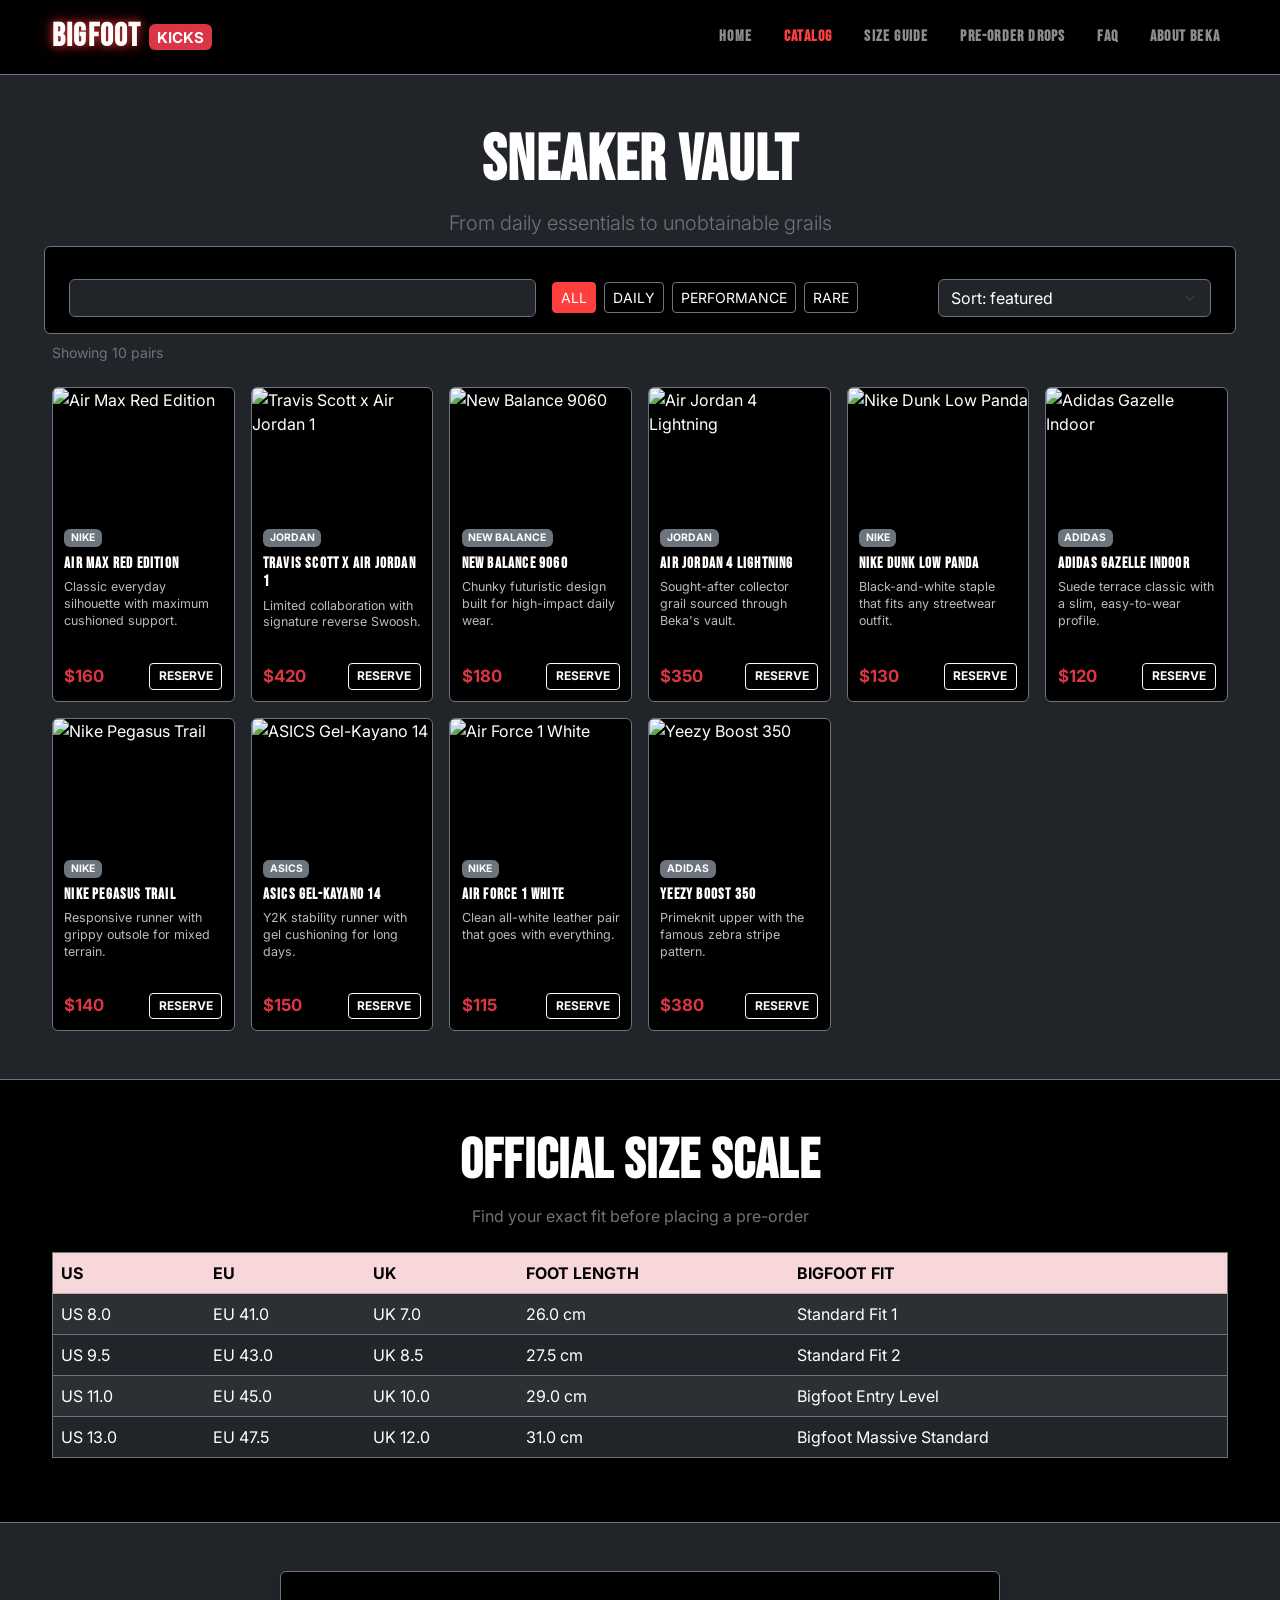
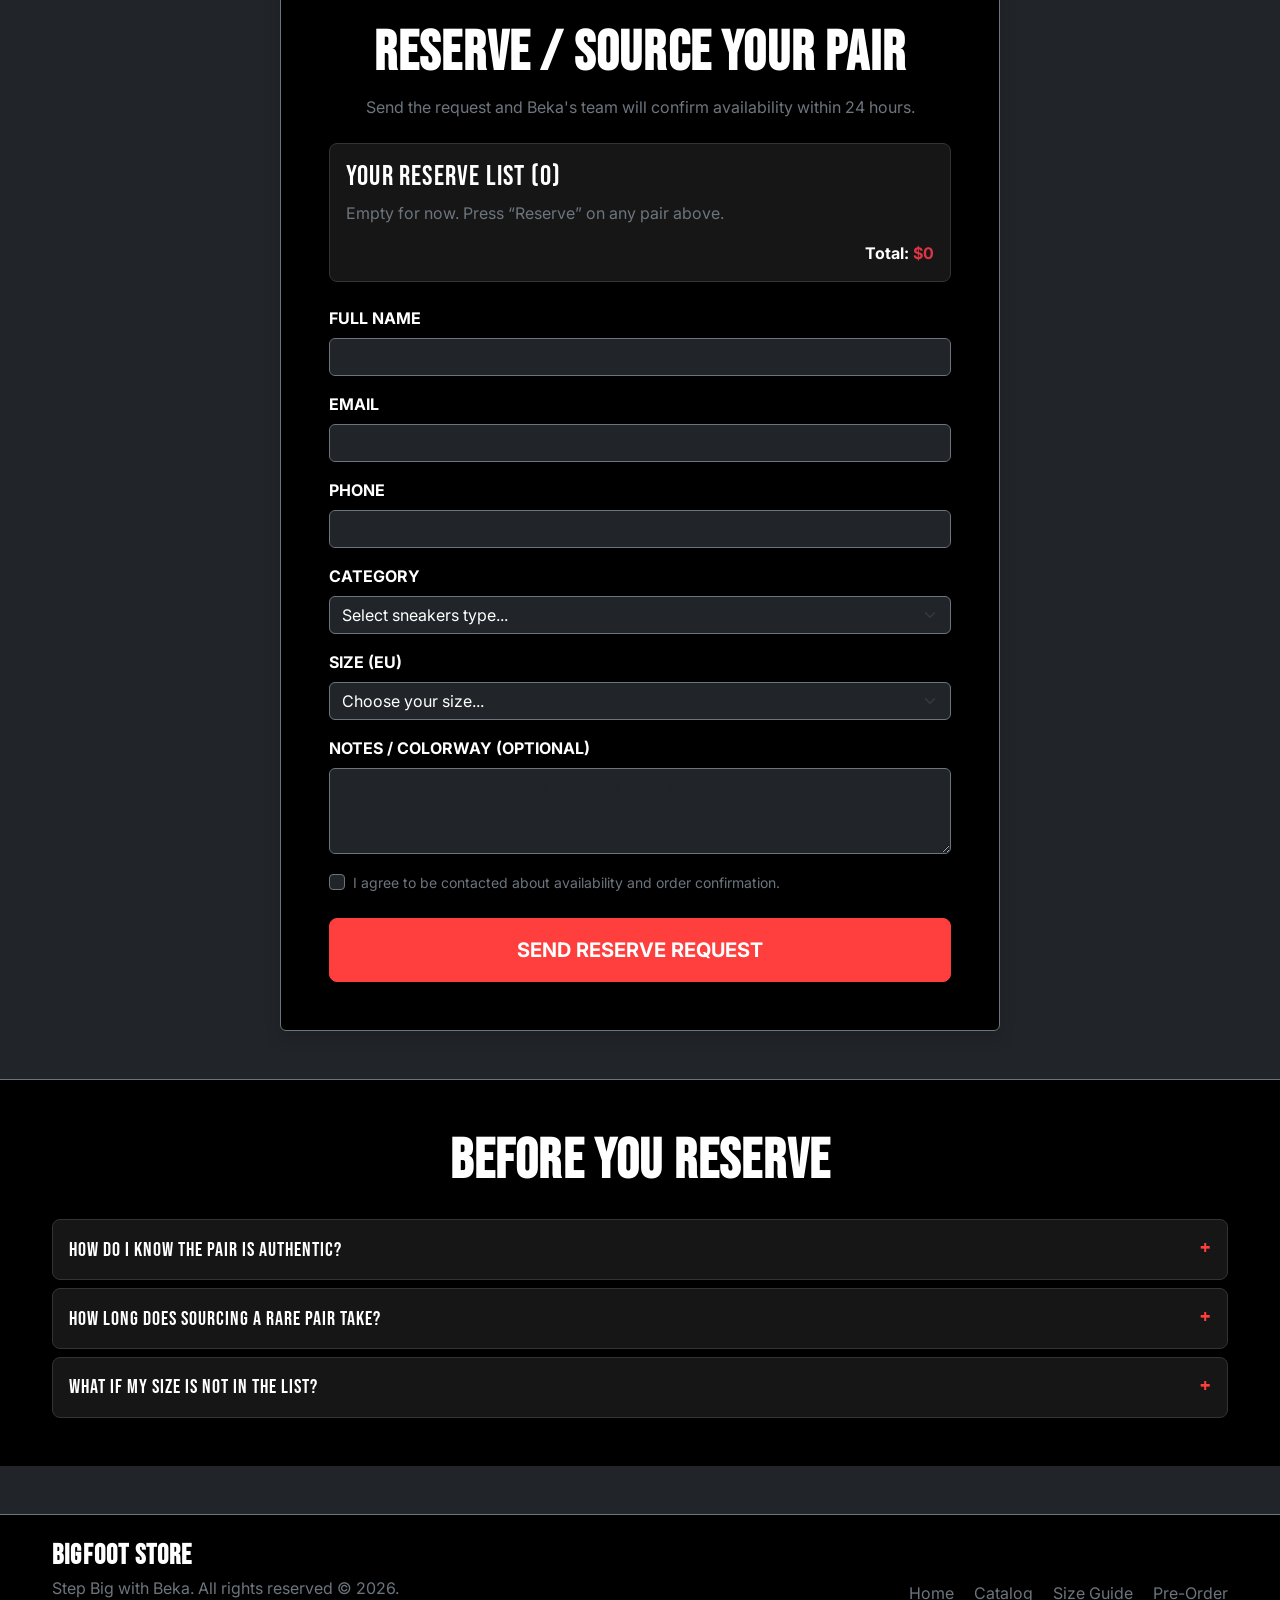
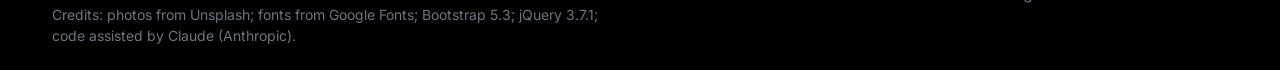
==== commit b21d867d: "Final fixes: cart sync, form validation, nav, accessibility, removed custom cursor" ====
--- a/catalog.html
+++ b/catalog.html
@@ -3,7 +3,7 @@
 <head>
   <meta charset="UTF-8">
   <meta name="viewport" content="width=device-width, initial-scale=1.0">
-  <title>BIGFOOT | Catalog & Size Guide</title>
+  <title>BIGFOOT | Catalog &amp; Size Guide</title>
   <link href="https://cdn.jsdelivr.net/npm/bootstrap@5.3.3/dist/css/bootstrap.min.css" rel="stylesheet">
   <link rel="preconnect" href="https://fonts.googleapis.com">
   <link rel="preconnect" href="https://fonts.gstatic.com" crossorigin>
@@ -28,6 +28,7 @@
             <li class="nav-item"><a class="nav-link" href="#size-guide">Size Guide</a></li>
             <li class="nav-item"><a class="nav-link" href="#preorder">Pre-Order Drops</a></li>
             <li class="nav-item"><a class="nav-link" href="#faq">FAQ</a></li>
+            <li class="nav-item"><a class="nav-link" href="index.html#about-beka">About Beka</a></li>
           </ul>
         </div>
       </div>
@@ -137,7 +138,7 @@
               <select class="form-select bg-dark text-white border-secondary" id="sneakerCategory">
                 <option value="" selected disabled>Select sneakers type...</option>
                 <option value="daily">Daily Essentials</option>
-                <option value="performance">Sport & Performance Runners</option>
+                <option value="performance">Sport &amp; Performance Runners</option>
                 <option value="rare">Rare Grails (Limited Collaborations)</option>
                 <option value="custom">Custom Sourcing Request (Unlisted Pair)</option>
               </select>
--- a/css/style.css
+++ b/css/style.css
@@ -7,98 +7,53 @@
   --font-body: 'Inter', sans-serif;
 }
 
-body { font-family: var(--font-body); }
-h1, h2, h3, h4, .brand-logo, .nav-link { font-family: var(--font-heading); letter-spacing: 1.2px; }
+/* ---------- Base ---------- */
+body {
+  font-family: var(--font-body);
+  background-color: var(--bg-black) !important;
+  color: #fff;
+}
+
+h1, h2, h3, h4, .brand-logo, .nav-link {
+  font-family: var(--font-heading);
+  letter-spacing: 1.2px;
+}
+
 section[id] { scroll-margin-top: 80px; }
+
 ::selection { background: var(--accent-red); color: #fff; }
+
 ::-webkit-scrollbar { width: 8px; }
 ::-webkit-scrollbar-track { background: var(--bg-black); }
 ::-webkit-scrollbar-thumb { background: #2a2a2a; border-radius: 4px; }
 ::-webkit-scrollbar-thumb:hover { background: var(--accent-red); }
 
-/* Focus */
 a:focus-visible, button:focus-visible, .form-check-input:focus-visible {
   outline: 3px solid var(--accent-red);
   outline-offset: 2px;
 }
-.form-control:focus, .form-select:focus {
-  border-color: var(--accent-red);
-  box-shadow: 0 0 0 0.25rem rgba(255, 62, 62, 0.25);
-}
-
-/* Buttons */
+
+.form-control:focus, .form-select:focus, textarea:focus {
+  border-color: var(--accent-red) !important;
+  box-shadow: 0 0 0 0.25rem rgba(255, 62, 62, 0.25) !important;
+}
+
+/* ---------- Navbar ---------- */
+.brand-logo { text-shadow: 0 0 10px rgba(255, 62, 62, 0.8), 0 0 20px rgba(255, 62, 62, 0.4); }
+.nav-link { transition: color 0.3s ease; }
+.nav-link:hover, .nav-link.active { color: var(--accent-red) !important; }
+
+/* ---------- Buttons ---------- */
 .btn { transition: transform 0.2s ease, box-shadow 0.2s ease, background-color 0.2s ease; }
 .btn:hover { transform: translateY(-2px); box-shadow: 0 6px 14px rgba(255, 62, 62, 0.3); }
 .btn:active { transform: translateY(0); }
+
 .btn-danger { background: var(--accent-red); border-color: var(--accent-red); }
 .btn-danger:hover { background: #d82f2f; border-color: #d82f2f; }
+
 .btn-outline-light:hover { background: var(--accent-red); border-color: var(--accent-red); color: #fff; }
 
-/* Nav and hero */
-.nav-link { transition: color 0.3s ease; }
-.nav-link:hover, .nav-link.active { color: var(--accent-red) !important; }
-.text-stroke { color: transparent; -webkit-text-stroke: 2px var(--accent-red); }
-@keyframes floatSneaker {
-  0%, 100% { transform: translateY(0) rotate(0deg); }
-  50% { transform: translateY(-12px) rotate(-2deg); }
-}
-.hero-img { max-height: 420px; object-fit: cover; border: 2px solid var(--accent-red); animation: floatSneaker 4s ease-in-out infinite; transition: filter 0.3s ease; }
-.hero-img:hover { filter: drop-shadow(0 0 15px rgba(255, 62, 62, 0.6)); }
-.founder-avatar { width: 120px; height: 120px; border: 3px solid var(--accent-red); }
-.carousel-img { max-height: 280px; object-fit: cover; }
-
-/* Catalog */
-.sneaker-grid { display: grid; grid-template-columns: repeat(auto-fill, minmax(260px, 1fr)); gap: 1.5rem; }
-.sneaker-card { transition: transform 0.3s ease, box-shadow 0.3s ease, border-color 0.3s ease; }
-.sneaker-card:hover { transform: translateY(-6px); box-shadow: 0 10px 20px rgba(255, 62, 62, 0.25); border-color: var(--accent-red) !important; }
-.product-img { height: 200px; width: 100%; object-fit: cover; }
-.empty-state { border: 2px dashed #333; border-radius: 0.5rem; padding: 3rem 1rem; text-align: center; }
-.empty-state[hidden] { display: none; }
-
-/* Reserve list */
-.cart-box { background: var(--bg-dark); border: 1px solid #333; border-radius: 0.5rem; padding: 1rem; }
-.cart-item { padding: 0.5rem 0; border-bottom: 1px solid #262626; flex-wrap: wrap; }
-
-/* Form */
-.max-width-form { max-width: 650px; }
-.form-control.is-invalid, .form-select.is-invalid { border-color: var(--accent-red); background-image: none; }
-.invalid-feedback { color: #ff7b7b; font-size: 0.875rem; }
-#formSuccess { display: none; border: 1px solid #2ecc71; background: rgba(46, 204, 113, 0.12); color: #8dffb8; border-radius: 0.5rem; padding: 1rem; margin-bottom: 1rem; }
-
-/* FAQ and toast */
-.faq-q { width: 100%; text-align: left; background: var(--bg-dark); color: #fff; border: 1px solid #333; border-radius: 0.5rem; padding: 0.9rem 1rem; font-weight: 600; transition: border-color 0.2s ease, color 0.2s ease; }
-.faq-q:hover, .faq-q[aria-expanded="true"] { border-color: var(--accent-red); color: var(--accent-red); }
-.faq-a { display: none; padding: 0.9rem 1rem; color: var(--text-muted); }
-#toast { display: none; position: fixed; bottom: 1.5rem; right: 1rem; left: 1rem; max-width: 420px; margin-left: auto; z-index: 2000; background: var(--accent-red); color: #fff; font-weight: 600; padding: 0.8rem 1rem; border-radius: 0.5rem; box-shadow: 0 8px 24px rgba(0, 0, 0, 0.5); }
-
-@media (prefers-reduced-motion: reduce) {
-  .hero-img { animation: none; }
-  .btn, .sneaker-card { transition: none; }
-}
-@media (max-width: 575.98px) {
-  .hero-title { font-size: 2.8rem !important; }
-  .btn-lg { padding: 0.6rem 1.2rem !important; font-size: 0.9rem !important; }
-  .founder-avatar { width: 90px; height: 90px; font-size: 2rem; }
-}
-@media (min-width: 768px) and (max-width: 1023.98px) {
-  .hero-title { font-size: 4rem; }
-  .sneaker-grid { grid-template-columns: repeat(2, 1fr); }
-}
-@media (min-width: 1280px) {
-  .container { max-width: 1200px; }
-  .hero-title { font-size: 5.5rem; }
-  .sneaker-grid { grid-template-columns: repeat(4, 1fr); }
-}
-.brand-logo {
-  text-shadow: 0 0 10px rgba(255, 62, 62, 0.8), 0 0 20px rgba(255, 62, 62, 0.4);
-}
-
-.reserve-btn {
-  position: relative;
-  overflow: hidden;
-  transition: box-shadow 0.2s ease;
-}
-
+.reserve-btn { position: relative; overflow: hidden; transition: box-shadow 0.2s ease; }
 .reserve-btn:hover {
   background-color: var(--accent-red) !important;
   color: #fff !important;
@@ -114,4 +69,138 @@
   60% { transform: translate(-1px, 2px) skew(-2deg); }
   80% { transform: translate(1px, -2px) skew(2deg); }
   100% { transform: translate(0) skew(0deg); }
+}
+
+/* ---------- Home page ---------- */
+.text-stroke { color: transparent; -webkit-text-stroke: 2px var(--accent-red); }
+
+.hero-img-box { border: 1px solid #2a2a2a; }
+.hero-img, .carousel-img { width: 100%; max-height: 420px; object-fit: cover; }
+
+.founder-avatar { width: 180px; height: 180px; font-family: var(--font-heading); letter-spacing: 2px; }
+
+.feature-card { transition: transform 0.25s ease, border-color 0.25s ease, box-shadow 0.25s ease; }
+.feature-card:hover {
+  transform: translateY(-4px);
+  border-color: var(--accent-red) !important;
+  box-shadow: 0 10px 20px rgba(255, 62, 62, 0.2);
+}
+
+/* ---------- Catalog: compact sneaker grid ---------- */
+.sneaker-grid {
+  display: grid;
+  grid-template-columns: repeat(auto-fill, minmax(160px, 1fr)); /* 2 columns at 375px, ~6 at 1280px */
+  gap: 1rem;
+}
+
+.sneaker-card { transition: box-shadow 0.3s ease, border-color 0.3s ease; }
+.sneaker-card:hover { box-shadow: 0 10px 20px rgba(255, 62, 62, 0.25); border-color: var(--accent-red) !important; }
+
+.product-img { height: 130px; width: 100%; object-fit: cover; }
+.sneaker-card .card-body { padding: 0.7rem; }
+.sneaker-card .card-title { font-size: 0.95rem; margin-bottom: 0.4rem; }
+.sneaker-card .card-text { font-size: 0.78rem; line-height: 1.35; }
+.sneaker-card .badge { font-size: 0.65rem; }
+.sneaker-card .fs-5 { font-size: 1.05rem !important; }
+.sneaker-card .reserve-btn { padding: 0.2rem 0.55rem; font-size: 0.75rem; }
+
+.empty-state { border: 2px dashed #333; border-radius: 0.5rem; padding: 3rem 1rem; text-align: center; }
+.empty-state[hidden] { display: none; }
+
+/* ---------- Reserve list and form ---------- */
+.max-width-form { max-width: 720px; }
+
+.cart-box { background: var(--bg-dark); border: 1px solid #333; border-radius: 0.5rem; padding: 1rem; }
+.cart-item { border-bottom: 1px solid #262626; padding-bottom: 0.4rem; }
+.cart-item .remove-item:hover { background: var(--accent-red); color: #fff !important; }
+
+.form-control.is-invalid, .form-select.is-invalid { border-color: var(--accent-red) !important; background-image: none; }
+.invalid-feedback { color: #ff7b7b; font-size: 0.875rem; display: block; }
+
+#formSuccess {
+  display: none;
+  background: rgba(31, 157, 85, 0.15);
+  border: 1px solid #1f9d55;
+  color: #7be0a6;
+  border-radius: 0.5rem;
+  padding: 0.9rem 1rem;
+  margin-bottom: 1rem;
+  font-weight: 600;
+}
+
+/* ---------- FAQ ---------- */
+.faq-q {
+  display: flex;
+  justify-content: space-between;
+  align-items: center;
+  gap: 1rem;
+  width: 100%;
+  text-align: left;
+  background: var(--bg-dark);
+  color: #fff;
+  border: 1px solid #333;
+  border-radius: 0.5rem;
+  padding: 0.9rem 1rem;
+  font-family: var(--font-heading);
+  font-size: 1.25rem;
+  letter-spacing: 1px;
+  text-transform: uppercase;
+  cursor: pointer;
+  transition: border-color 0.2s ease, color 0.2s ease;
+}
+.faq-q::after { content: "+"; font-size: 1.6rem; line-height: 1; color: var(--accent-red); flex-shrink: 0; }
+.faq-q[aria-expanded="true"]::after { content: "\2212"; }
+.faq-q:hover, .faq-q[aria-expanded="true"] { border-color: var(--accent-red); color: var(--accent-red); }
+
+.faq-a {
+  display: none;
+  background: #101010;
+  border: 1px solid #262626;
+  border-top: 0;
+  border-radius: 0 0 0.5rem 0.5rem;
+  margin-top: -0.4rem;
+  padding: 1rem;
+  color: #c4c4c4;
+  line-height: 1.6;
+}
+
+/* ---------- Toast ---------- */
+#toast {
+  display: none;
+  position: fixed;
+  bottom: 1.5rem;
+  right: 1rem;
+  left: 1rem;
+  max-width: 420px;
+  margin-left: auto;
+  z-index: 2000;
+  background: var(--accent-red);
+  color: #fff;
+  font-weight: 600;
+  padding: 0.8rem 1rem;
+  border-radius: 0.5rem;
+  box-shadow: 0 8px 24px rgba(0, 0, 0, 0.5);
+}
+
+/* ---------- Easter egg ---------- */
+body.secret-mode { box-shadow: inset 0 0 0 5px var(--accent-red); }
+
+/* ---------- Responsive ---------- */
+@media (max-width: 575.98px) {
+  .hero-title { font-size: 2.8rem !important; }
+  .btn-lg { padding: 0.6rem 1.2rem !important; font-size: 0.9rem !important; }
+}
+
+@media (min-width: 768px) and (max-width: 1023.98px) {
+  .hero-title { font-size: 4rem; }
+}
+
+@media (min-width: 1280px) {
+  .container { max-width: 1200px; }
+  .hero-title { font-size: 5.5rem; }
+}
+
+@media (prefers-reduced-motion: reduce) {
+  .btn, .sneaker-card, .feature-card { transition: none; }
+  .reserve-btn:hover { animation: none; }
 }
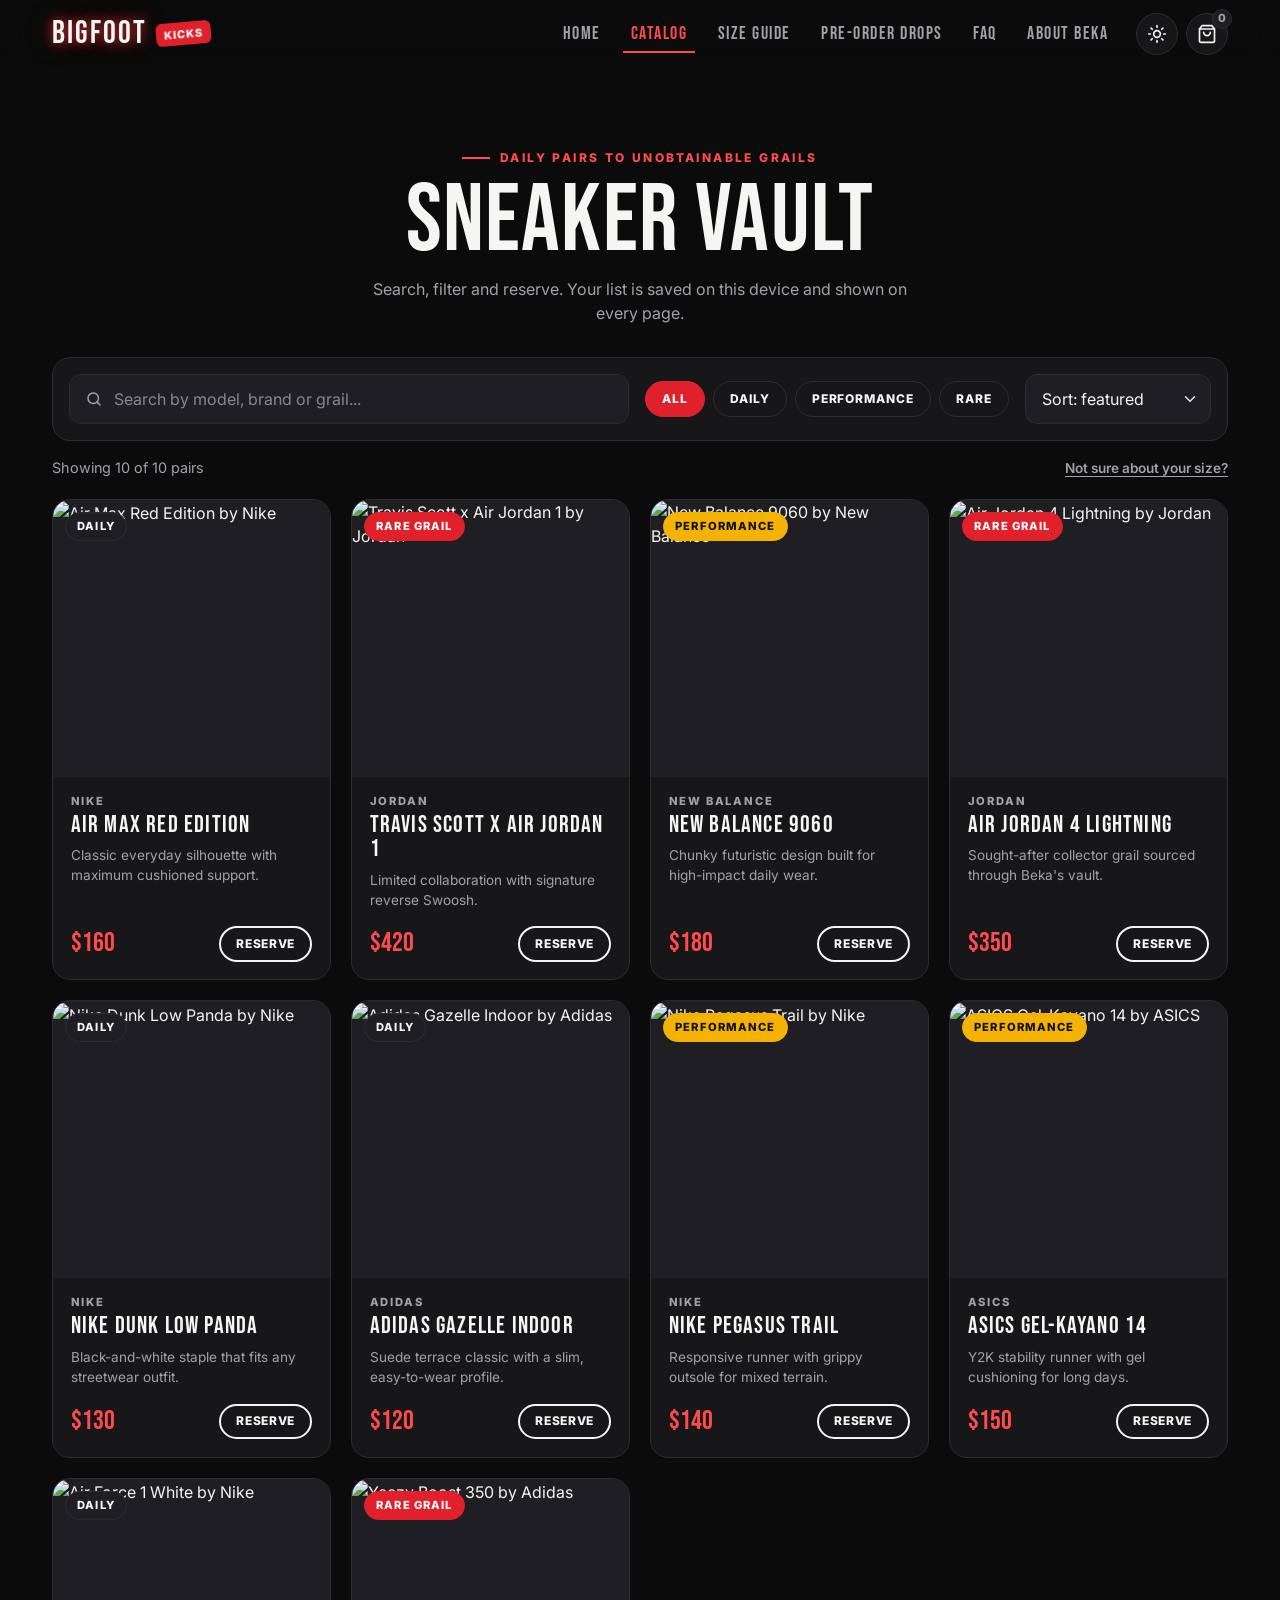
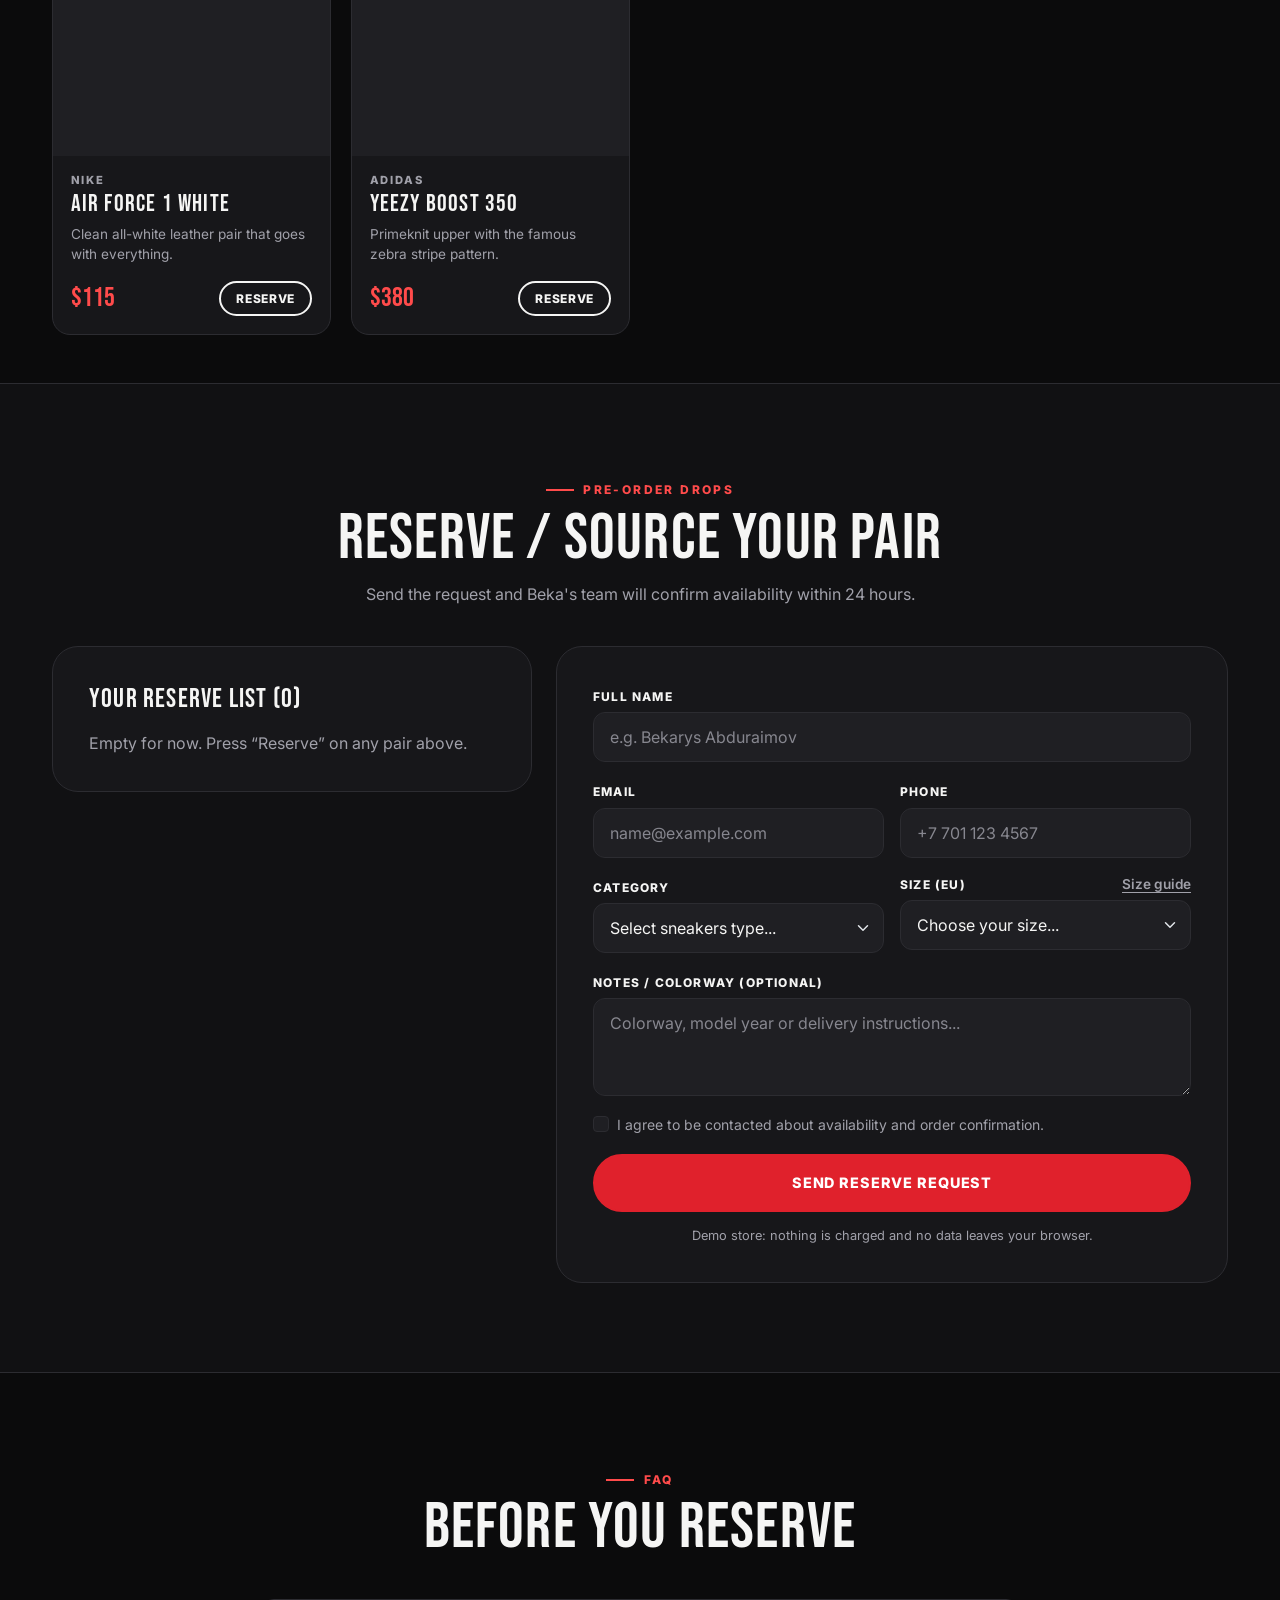
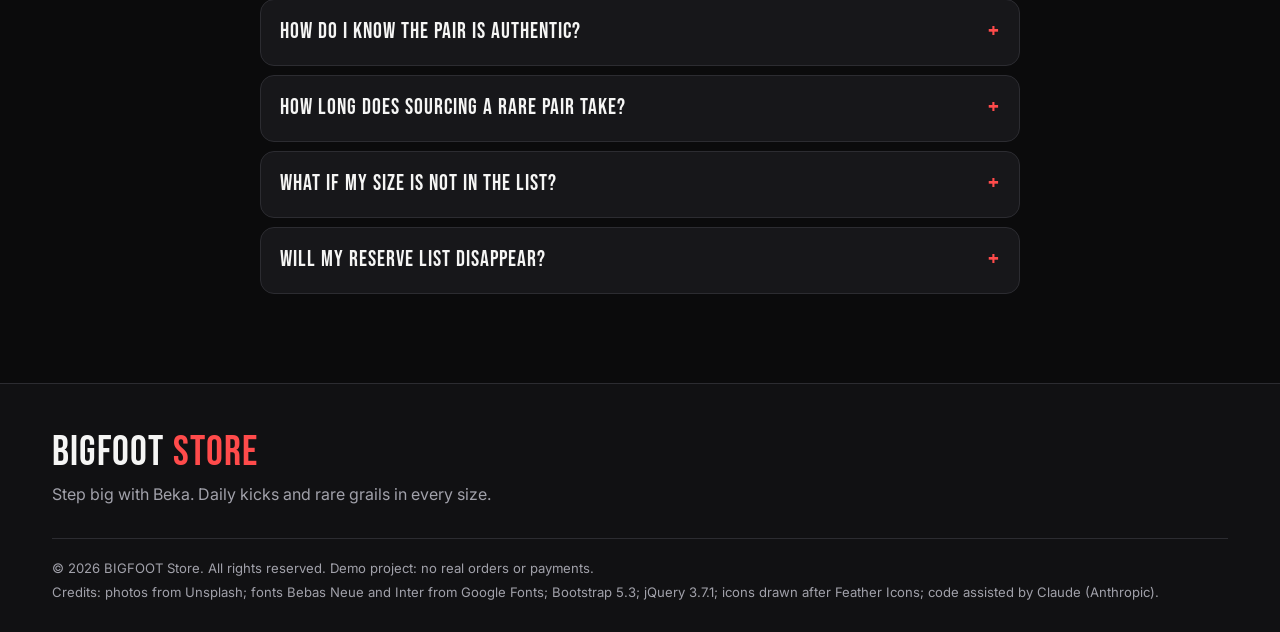
==== commit 2b7bc2ec: "Final" ====
--- a/catalog.html
+++ b/catalog.html
@@ -1,31 +1,49 @@
 <!DOCTYPE html>
-<html lang="en">
+<html lang="en" data-bs-theme="dark">
 <head>
   <meta charset="UTF-8">
   <meta name="viewport" content="width=device-width, initial-scale=1.0">
-  <title>BIGFOOT | Catalog &amp; Size Guide</title>
+  <title>BIGFOOT | Catalog &amp; Pre-Order</title>
+  <meta name="description" content="BIGFOOT sneaker catalog: search, filter and reserve daily pairs and rare grails.">
+  <link rel="icon" href="images/favicon.svg" type="image/svg+xml">
   <link href="https://cdn.jsdelivr.net/npm/bootstrap@5.3.3/dist/css/bootstrap.min.css" rel="stylesheet">
   <link rel="preconnect" href="https://fonts.googleapis.com">
   <link rel="preconnect" href="https://fonts.gstatic.com" crossorigin>
-  <link href="https://fonts.googleapis.com/css2?family=Bebas+Neue&family=Inter:wght@300;400;600;700&display=swap" rel="stylesheet">
+  <link href="https://fonts.googleapis.com/css2?family=Bebas+Neue&family=Inter:wght@300;400;600;700;800&display=swap" rel="stylesheet">
   <link rel="stylesheet" href="css/style.css">
+  <script src="js/theme.js"></script>
 </head>
-<body class="bg-dark text-white">
-  <header>
-    <nav class="navbar navbar-expand-lg navbar-dark bg-black sticky-top border-bottom border-secondary" aria-label="Main navigation">
-      <div class="container">
-        <a class="navbar-brand d-flex align-items-center gap-2" href="index.html">
-          <span class="fs-2 fw-bold text-uppercase brand-logo">BIGFOOT</span>
-          <span class="badge bg-danger text-uppercase px-2">Kicks</span>
+<body>
+  <a class="skip-link" href="#main">Skip to content</a>
+
+  <header class="site-header">
+    <nav class="navbar navbar-expand-xl" aria-label="Main navigation">
+      <div class="container">
+        <a class="brand" href="index.html">
+          <span class="brand-logo">BIGFOOT</span>
+          <span class="brand-tag">Kicks</span>
         </a>
-        <button class="navbar-toggler" type="button" data-bs-toggle="collapse" data-bs-target="#navbarNav" aria-controls="navbarNav" aria-expanded="false" aria-label="Toggle navigation">
-          <span class="navbar-toggler-icon"></span>
-        </button>
+
+        <div class="nav-actions order-xl-last">
+          <button type="button" class="icon-btn theme-toggle" aria-label="Switch to light mode" title="Light / dark mode">
+            <svg class="icon-sun" viewBox="0 0 24 24" fill="none" stroke="currentColor" stroke-width="2" stroke-linecap="round" aria-hidden="true"><circle cx="12" cy="12" r="4"/><path d="M12 2v2M12 20v2M4.9 4.9l1.4 1.4M17.7 17.7l1.4 1.4M2 12h2M20 12h2M4.9 19.1l1.4-1.4M17.7 6.3l1.4-1.4"/></svg>
+            <svg class="icon-moon" viewBox="0 0 24 24" fill="none" stroke="currentColor" stroke-width="2" stroke-linecap="round" stroke-linejoin="round" aria-hidden="true"><path d="M21 12.8A9 9 0 1 1 11.2 3a7 7 0 0 0 9.8 9.8z"/></svg>
+          </button>
+          <button type="button" class="icon-btn" data-bs-toggle="offcanvas" data-bs-target="#reserveDrawer" aria-controls="reserveDrawer" title="Reserve list">
+            <svg viewBox="0 0 24 24" fill="none" stroke="currentColor" stroke-width="2" stroke-linecap="round" stroke-linejoin="round" aria-hidden="true"><path d="M6 2 3 6v14a2 2 0 0 0 2 2h14a2 2 0 0 0 2-2V6l-3-4z"/><path d="M3 6h18"/><path d="M16 10a4 4 0 0 1-8 0"/></svg>
+            <span class="visually-hidden">Reserve list, pairs:</span>
+            <span class="reserve-badge reserve-count is-empty">0</span>
+          </button>
+          <button class="navbar-toggler menu-btn" type="button" data-bs-toggle="collapse" data-bs-target="#navbarNav" aria-controls="navbarNav" aria-expanded="false" aria-label="Toggle navigation">
+            <span class="menu-bars" aria-hidden="true"></span>
+          </button>
+        </div>
+
         <div class="collapse navbar-collapse" id="navbarNav">
-          <ul class="navbar-nav ms-auto text-uppercase fw-semibold gap-lg-3">
+          <ul class="navbar-nav ms-auto">
             <li class="nav-item"><a class="nav-link" href="index.html">Home</a></li>
             <li class="nav-item"><a class="nav-link active" href="catalog.html" aria-current="page">Catalog</a></li>
-            <li class="nav-item"><a class="nav-link" href="#size-guide">Size Guide</a></li>
+            <li class="nav-item"><button type="button" class="nav-link" data-bs-toggle="modal" data-bs-target="#sizeModal">Size Guide</button></li>
             <li class="nav-item"><a class="nav-link" href="#preorder">Pre-Order Drops</a></li>
             <li class="nav-item"><a class="nav-link" href="#faq">FAQ</a></li>
             <li class="nav-item"><a class="nav-link" href="index.html#about-beka">About Beka</a></li>
@@ -35,146 +53,148 @@
     </nav>
   </header>
 
-  <main class="py-5">
-    <div class="container mb-4 text-center">
-      <h1 class="display-3 text-uppercase fw-bold">Sneaker Vault</h1>
-      <p class="lead text-secondary">From daily essentials to unobtainable grails</p>
-    </div>
-
-    <div class="container mb-4">
-      <div class="row g-3 align-items-center bg-black p-3 rounded border border-secondary">
-        <div class="col-lg-5">
+  <main id="main">
+    <div class="page-hero">
+      <div class="container">
+        <span class="eyebrow">Daily pairs to unobtainable grails</span>
+        <h1>Sneaker vault</h1>
+        <p class="section-sub">Search, filter and reserve. Your list is saved on this device and shown on every page.</p>
+      </div>
+    </div>
+
+    <!-- Search, filters, sort -->
+    <div class="container">
+      <div class="toolbar">
+        <div class="search-field">
           <label for="searchInput" class="visually-hidden">Search sneakers</label>
-          <input type="search" id="searchInput" class="form-control bg-dark text-white border-secondary" placeholder="Search by model, brand or grail..." autocomplete="off">
-        </div>
-        <div class="col-lg-4 d-flex gap-2 flex-wrap" role="group" aria-label="Filter by category">
-          <button type="button" class="btn btn-danger btn-sm text-uppercase filter-btn" data-category="all" aria-pressed="true">All</button>
-          <button type="button" class="btn btn-outline-secondary btn-sm text-white text-uppercase filter-btn" data-category="daily" aria-pressed="false">Daily</button>
-          <button type="button" class="btn btn-outline-secondary btn-sm text-white text-uppercase filter-btn" data-category="performance" aria-pressed="false">Performance</button>
-          <button type="button" class="btn btn-outline-secondary btn-sm text-white text-uppercase filter-btn" data-category="rare" aria-pressed="false">Rare</button>
-        </div>
-        <div class="col-lg-3">
+          <svg viewBox="0 0 24 24" fill="none" stroke="currentColor" stroke-width="2" stroke-linecap="round" aria-hidden="true"><circle cx="11" cy="11" r="7"/><path d="m20 20-3.5-3.5"/></svg>
+          <input type="search" id="searchInput" class="form-control" placeholder="Search by model, brand or grail..." autocomplete="off">
+        </div>
+        <div class="chips" role="group" aria-label="Filter by category">
+          <button type="button" class="chip filter-btn is-active" data-category="all" aria-pressed="true">All</button>
+          <button type="button" class="chip filter-btn" data-category="daily" aria-pressed="false">Daily</button>
+          <button type="button" class="chip filter-btn" data-category="performance" aria-pressed="false">Performance</button>
+          <button type="button" class="chip filter-btn" data-category="rare" aria-pressed="false">Rare</button>
+        </div>
+        <div>
           <label for="sortSelect" class="visually-hidden">Sort by price</label>
-          <select id="sortSelect" class="form-select bg-dark text-white border-secondary">
+          <select id="sortSelect" class="form-select">
             <option value="default">Sort: featured</option>
             <option value="asc">Price: low to high</option>
             <option value="desc">Price: high to low</option>
           </select>
         </div>
       </div>
-      <p id="resultCount" class="text-secondary small mt-2 mb-0" aria-live="polite"></p>
-    </div>
-
+      <div class="result-row">
+        <p id="resultCount" class="result-count" aria-live="polite"></p>
+        <button type="button" class="link-btn" data-bs-toggle="modal" data-bs-target="#sizeModal">Not sure about your size?</button>
+      </div>
+    </div>
+
+    <!-- Product grid -->
     <section class="container mb-5" aria-labelledby="catalogHeading">
       <h2 id="catalogHeading" class="visually-hidden">Available pairs</h2>
       <div id="sneakerGrid" class="sneaker-grid"></div>
       <div id="emptyState" class="empty-state" hidden>
-        <p class="fs-4 mb-1">Nothing found.</p>
-        <p class="text-secondary">No pair matches your search. Try a different word or reset the filters.</p>
-        <button type="button" id="resetFilters" class="btn btn-danger text-uppercase fw-bold">Reset filters</button>
+        <p class="empty-state-icon" aria-hidden="true">0 pairs</p>
+        <p class="fs-5 fw-bold mb-1">Nothing found.</p>
+        <p class="muted">No pair matches your search. Try a different word or reset the filters.</p>
+        <button type="button" id="resetFilters" class="btn btn-accent">Reset filters</button>
       </div>
     </section>
 
-    <section id="size-guide" class="py-5 bg-black border-top border-bottom border-secondary">
-      <div class="container">
-        <div class="text-center mb-4">
-          <h2 class="display-4 text-uppercase fw-bold">Official Size Scale</h2>
-          <p class="text-secondary">Find your exact fit before placing a pre-order</p>
-        </div>
-        <div class="table-responsive">
-          <table class="table table-dark table-striped table-hover align-middle border border-secondary">
-            <thead class="table-danger text-uppercase">
-              <tr><th scope="col">US</th><th scope="col">EU</th><th scope="col">UK</th><th scope="col">Foot length</th><th scope="col">BIGFOOT fit</th></tr>
-            </thead>
-            <tbody>
-              <tr><td>US 8.0</td><td>EU 41.0</td><td>UK 7.0</td><td>26.0 cm</td><td>Standard Fit 1</td></tr>
-              <tr><td>US 9.5</td><td>EU 43.0</td><td>UK 8.5</td><td>27.5 cm</td><td>Standard Fit 2</td></tr>
-              <tr><td>US 11.0</td><td>EU 45.0</td><td>UK 10.0</td><td>29.0 cm</td><td>Bigfoot Entry Level</td></tr>
-              <tr><td>US 13.0</td><td>EU 47.5</td><td>UK 12.0</td><td>31.0 cm</td><td>Bigfoot Massive Standard</td></tr>
-            </tbody>
-          </table>
+    <!-- Reserve / pre-order -->
+    <section id="preorder" class="section section--alt" aria-labelledby="preorderHeading">
+      <div class="container">
+        <div class="section-head">
+          <span class="eyebrow">Pre-order drops</span>
+          <h2 id="preorderHeading" class="section-title">Reserve / source your pair</h2>
+          <p class="section-sub">Send the request and Beka's team will confirm availability within 24 hours.</p>
+        </div>
+
+        <div class="preorder-grid">
+          <div class="panel reserve-box">
+            <h3 class="panel-title">Your reserve list (<span class="reserve-count">0</span>)</h3>
+            <p class="reserve-empty mb-0">Empty for now. Press “Reserve” on any pair above.</p>
+            <ul class="reserve-items"></ul>
+            <div class="reserve-filled reserve-summary">
+              <button type="button" class="link-btn reserve-clear">Clear list</button>
+              <p>Total: <span class="reserve-total">$0</span></p>
+            </div>
+          </div>
+
+          <div class="panel">
+            <div id="formSuccess" role="status"></div>
+
+            <form id="sneakerForm" novalidate>
+              <div class="row g-3">
+                <div class="col-12">
+                  <label for="fullName" class="form-label">Full name</label>
+                  <input type="text" class="form-control" id="fullName" placeholder="e.g. Bekarys Abduraimov" autocomplete="name" aria-describedby="err-fullName">
+                  <div class="invalid-feedback" id="err-fullName"></div>
+                </div>
+                <div class="col-md-6">
+                  <label for="emailAddr" class="form-label">Email</label>
+                  <input type="email" class="form-control" id="emailAddr" placeholder="name@example.com" autocomplete="email" aria-describedby="err-emailAddr">
+                  <div class="invalid-feedback" id="err-emailAddr"></div>
+                </div>
+                <div class="col-md-6">
+                  <label for="phone" class="form-label">Phone</label>
+                  <input type="tel" class="form-control" id="phone" placeholder="+7 701 123 4567" autocomplete="tel" aria-describedby="err-phone">
+                  <div class="invalid-feedback" id="err-phone"></div>
+                </div>
+                <div class="col-md-6">
+                  <label for="sneakerCategory" class="form-label">Category</label>
+                  <select class="form-select" id="sneakerCategory" aria-describedby="err-sneakerCategory">
+                    <option value="" selected disabled>Select sneakers type...</option>
+                    <option value="daily">Daily Essentials</option>
+                    <option value="performance">Sport &amp; Performance Runners</option>
+                    <option value="rare">Rare Grails (Limited Collaborations)</option>
+                    <option value="custom">Custom Sourcing Request (Unlisted Pair)</option>
+                  </select>
+                  <div class="invalid-feedback" id="err-sneakerCategory"></div>
+                </div>
+                <div class="col-md-6">
+                  <div class="label-row">
+                    <label for="shoeSize" class="form-label">Size (EU)</label>
+                    <button type="button" class="link-btn" data-bs-toggle="modal" data-bs-target="#sizeModal">Size guide</button>
+                  </div>
+                  <select class="form-select" id="shoeSize" aria-describedby="err-shoeSize">
+                    <option value="" selected disabled>Choose your size...</option>
+                  </select>
+                  <div class="invalid-feedback" id="err-shoeSize"></div>
+                </div>
+                <div class="col-12">
+                  <label for="notes" class="form-label">Notes / colorway (optional)</label>
+                  <textarea class="form-control" id="notes" rows="3" placeholder="Colorway, model year or delivery instructions..." aria-describedby="err-notes"></textarea>
+                  <div class="invalid-feedback" id="err-notes"></div>
+                </div>
+                <div class="col-12">
+                  <div class="form-check">
+                    <input class="form-check-input" type="checkbox" id="terms" aria-describedby="err-terms">
+                    <label class="form-check-label" for="terms">I agree to be contacted about availability and order confirmation.</label>
+                    <div class="invalid-feedback" id="err-terms"></div>
+                  </div>
+                </div>
+                <div class="col-12">
+                  <button type="submit" class="btn btn-accent w-100 py-3">Send reserve request</button>
+                  <p class="demo-note">Demo store: nothing is charged and no data leaves your browser.</p>
+                </div>
+              </div>
+            </form>
+          </div>
         </div>
       </div>
     </section>
 
-    <section id="preorder" class="py-5 bg-dark">
-      <div class="container">
-        <div class="max-width-form mx-auto bg-black p-4 p-md-5 rounded border border-secondary shadow">
-          <div class="text-center mb-4">
-            <h2 class="display-4 text-uppercase fw-bold">Reserve / Source Your Pair</h2>
-            <p class="text-secondary">Send the request and Beka's team will confirm availability within 24 hours.</p>
-          </div>
-
-          <div class="cart-box mb-4" aria-live="polite">
-            <h3 class="fs-3 text-uppercase mb-2">Your reserve list (<span id="cartCount">0</span>)</h3>
-            <p id="cartEmpty" class="text-secondary mb-0">Empty for now. Press “Reserve” on any pair above.</p>
-            <ul id="cartList" class="list-unstyled mb-0"></ul>
-            <div class="d-flex justify-content-between align-items-center pt-2 mt-2 fw-bold">
-              <button type="button" id="clearCart" class="btn btn-sm btn-outline-secondary text-white" hidden>Clear list</button>
-              <span class="ms-auto">Total: <span id="cartTotal" class="text-danger">$0</span></span>
-            </div>
-          </div>
-
-          <div id="formSuccess" role="status"></div>
-
-          <form id="sneakerForm" novalidate>
-            <div class="mb-3">
-              <label for="fullName" class="form-label text-uppercase fw-bold">Full name</label>
-              <input type="text" class="form-control bg-dark text-white border-secondary" id="fullName" placeholder="e.g. Bekarys Abduraimov" autocomplete="name">
-              <div class="invalid-feedback" id="err-fullName"></div>
-            </div>
-            <div class="mb-3">
-              <label for="emailAddr" class="form-label text-uppercase fw-bold">Email</label>
-              <input type="email" class="form-control bg-dark text-white border-secondary" id="emailAddr" placeholder="name@example.com" autocomplete="email">
-              <div class="invalid-feedback" id="err-emailAddr"></div>
-            </div>
-            <div class="mb-3">
-              <label for="phone" class="form-label text-uppercase fw-bold">Phone</label>
-              <input type="tel" class="form-control bg-dark text-white border-secondary" id="phone" placeholder="+7 701 123 4567" autocomplete="tel">
-              <div class="invalid-feedback" id="err-phone"></div>
-            </div>
-            <div class="mb-3">
-              <label for="sneakerCategory" class="form-label text-uppercase fw-bold">Category</label>
-              <select class="form-select bg-dark text-white border-secondary" id="sneakerCategory">
-                <option value="" selected disabled>Select sneakers type...</option>
-                <option value="daily">Daily Essentials</option>
-                <option value="performance">Sport &amp; Performance Runners</option>
-                <option value="rare">Rare Grails (Limited Collaborations)</option>
-                <option value="custom">Custom Sourcing Request (Unlisted Pair)</option>
-              </select>
-              <div class="invalid-feedback" id="err-sneakerCategory"></div>
-            </div>
-            <div class="mb-3">
-              <label for="shoeSize" class="form-label text-uppercase fw-bold">Size (EU)</label>
-              <select class="form-select bg-dark text-white border-secondary" id="shoeSize">
-                <option value="" selected disabled>Choose your size...</option>
-                <option value="40">EU 40</option>
-                <option value="42">EU 42</option>
-                <option value="44">EU 44</option>
-                <option value="45+">EU 45+ (Bigfoot Size)</option>
-              </select>
-              <div class="invalid-feedback" id="err-shoeSize"></div>
-            </div>
-            <div class="mb-3">
-              <label for="notes" class="form-label text-uppercase fw-bold">Notes / colorway (optional)</label>
-              <textarea class="form-control bg-dark text-white border-secondary" id="notes" rows="3" placeholder="Colorway, model year or delivery instructions..."></textarea>
-              <div class="invalid-feedback" id="err-notes"></div>
-            </div>
-            <div class="form-check mb-4">
-              <input class="form-check-input bg-dark border-secondary" type="checkbox" id="terms">
-              <label class="form-check-label text-secondary small" for="terms">I agree to be contacted about availability and order confirmation.</label>
-              <div class="invalid-feedback" id="err-terms"></div>
-            </div>
-            <button type="submit" class="btn btn-danger btn-lg w-100 text-uppercase fw-bold py-3">Send reserve request</button>
-          </form>
-        </div>
-      </div>
-    </section>
-
-    <section id="faq" class="py-5 bg-black border-top border-secondary">
-      <div class="container max-width-form">
-        <h2 class="display-4 text-uppercase fw-bold text-center mb-4">Before you reserve</h2>
-        <div class="d-grid gap-2">
+    <!-- FAQ -->
+    <section id="faq" class="section" aria-labelledby="faqHeading">
+      <div class="container">
+        <div class="section-head">
+          <span class="eyebrow">FAQ</span>
+          <h2 id="faqHeading" class="section-title">Before you reserve</h2>
+        </div>
+        <div class="faq-list">
           <div>
             <button type="button" class="faq-q" aria-expanded="false" aria-controls="faq1">How do I know the pair is authentic?</button>
             <div class="faq-a" id="faq1">Every pair is checked by Beka's team before it ships. Rare grails come with the original box and proof of purchase.</div>
@@ -185,37 +205,94 @@
           </div>
           <div>
             <button type="button" class="faq-q" aria-expanded="false" aria-controls="faq3">What if my size is not in the list?</button>
-            <div class="faq-a" id="faq3">Choose “Custom Sourcing Request” and write your size in the notes. Bigfoot sizes up to EU 48 are covered.</div>
+            <div class="faq-a" id="faq3">Open the size guide and enter your foot length. If it is longer than 32 cm, choose “Custom Sourcing Request” and write your size in the notes.</div>
+          </div>
+          <div>
+            <button type="button" class="faq-q" aria-expanded="false" aria-controls="faq4">Will my reserve list disappear?</button>
+            <div class="faq-a" id="faq4">No. The list is saved in this browser, so it stays after a reload and on every page until you send the request or clear it.</div>
           </div>
         </div>
       </div>
     </section>
   </main>
 
+  <footer class="site-footer">
+    <div class="container">
+      <div class="footer-grid">
+        <div>
+          <h2 class="footer-brand">BIGFOOT <span>Store</span></h2>
+          <p class="muted mb-0">Step big with Beka. Daily kicks and rare grails in every size.</p>
+        </div>
+      </div>
+      <div class="footer-bottom">
+        <p>&copy; 2026 BIGFOOT Store. All rights reserved. Demo project: no real orders or payments.</p>
+        <p>Credits: photos from Unsplash; fonts Bebas Neue and Inter from Google Fonts; Bootstrap 5.3; jQuery 3.7.1; icons drawn after Feather Icons; code assisted by Claude (Anthropic).</p>
+      </div>
+    </div>
+  </footer>
+
+  <!-- Reserve list drawer (same on every page) -->
+  <div class="offcanvas offcanvas-end" tabindex="-1" id="reserveDrawer" aria-labelledby="reserveDrawerTitle">
+    <div class="offcanvas-header">
+      <h2 class="offcanvas-title" id="reserveDrawerTitle">Reserve list (<span class="reserve-count">0</span>)</h2>
+      <button type="button" class="btn-close" data-bs-dismiss="offcanvas" aria-label="Close"></button>
+    </div>
+    <div class="offcanvas-body drawer-body">
+      <p class="reserve-empty">Your list is empty. Press “Reserve” on any pair to add it here.</p>
+      <ul class="reserve-items"></ul>
+      <div class="reserve-filled reserve-summary">
+        <button type="button" class="link-btn reserve-clear">Clear list</button>
+        <p>Total: <span class="reserve-total">$0</span></p>
+      </div>
+      <div class="drawer-footer">
+        <a href="catalog.html#preorder" class="btn btn-accent reserve-filled reserve-checkout">Send reserve request</a>
+        <a href="catalog.html" class="btn btn-ghost reserve-empty">Browse catalog</a>
+      </div>
+    </div>
+  </div>
+
+  <!-- Size guide modal (same on every page) -->
+  <div class="modal fade" id="sizeModal" tabindex="-1" aria-labelledby="sizeModalTitle" aria-hidden="true">
+    <div class="modal-dialog modal-lg modal-dialog-centered modal-dialog-scrollable">
+      <div class="modal-content">
+        <div class="modal-header">
+          <h2 class="modal-title" id="sizeModalTitle">Official size scale</h2>
+          <button type="button" class="btn-close" data-bs-dismiss="modal" aria-label="Close"></button>
+        </div>
+        <div class="modal-body">
+          <form id="sizeFinder" class="size-finder" novalidate>
+            <label for="footLength" class="form-label">Find your size by foot length (cm)</label>
+            <div class="input-group">
+              <input type="text" inputmode="decimal" id="footLength" class="form-control" placeholder="e.g. 27.3" autocomplete="off" aria-describedby="err-footLength">
+              <span class="input-group-text">cm</span>
+              <button type="submit" class="btn btn-accent">Find my size</button>
+            </div>
+            <div class="invalid-feedback" id="err-footLength"></div>
+            <p class="size-hint">Stand on paper, mark heel and longest toe, measure the distance.</p>
+            <div id="sizeResult" class="size-result" role="status" hidden></div>
+          </form>
+          <div class="table-responsive">
+            <table class="table table-striped table-hover align-middle mb-0 size-table">
+              <caption class="visually-hidden">Sneaker sizes in US, EU and UK with foot length</caption>
+              <thead>
+                <tr><th scope="col">US</th><th scope="col" class="col-eu">EU</th><th scope="col">UK</th><th scope="col">Foot length</th><th scope="col">BIGFOOT fit</th></tr>
+              </thead>
+              <tbody id="sizeTableBody"></tbody>
+            </table>
+          </div>
+        </div>
+      </div>
+    </div>
+  </div>
+
   <div id="toast" role="status" aria-live="polite"></div>
-
-  <footer class="bg-black text-white border-top border-secondary py-4">
-    <div class="container text-center text-md-start">
-      <div class="row gy-3 align-items-center">
-        <div class="col-md-6">
-          <h2 class="text-uppercase fw-bold fs-3 mb-1">BIGFOOT Store</h2>
-          <p class="text-secondary mb-1">Step Big with Beka. All rights reserved &copy; 2026.</p>
-          <p class="text-secondary small mb-0">Credits: photos from Unsplash; fonts from Google Fonts; Bootstrap 5.3; jQuery 3.7.1; code assisted by Claude (Anthropic).</p>
-        </div>
-        <div class="col-md-6 text-md-end">
-          <a href="index.html" class="text-secondary text-decoration-none me-3">Home</a>
-          <a href="catalog.html" class="text-secondary text-decoration-none me-3">Catalog</a>
-          <a href="#size-guide" class="text-secondary text-decoration-none me-3">Size Guide</a>
-          <a href="#preorder" class="text-secondary text-decoration-none">Pre-Order</a>
-        </div>
-      </div>
-    </div>
-  </footer>
 
   <script src="https://cdn.jsdelivr.net/npm/bootstrap@5.3.3/dist/js/bootstrap.bundle.min.js"></script>
   <script src="https://code.jquery.com/jquery-3.7.1.min.js"></script>
   <script src="js/data.js"></script>
   <script src="js/effects.js"></script>
+  <script src="js/cart.js"></script>
+  <script src="js/sizes.js"></script>
   <script src="js/catalog.js"></script>
   <script src="js/form.js"></script>
 </body>
--- a/css/style.css
+++ b/css/style.css
@@ -1,66 +1,698 @@
+:root,
+[data-bs-theme="dark"] {
+  --bg: #0b0b0c;
+  --bg-alt: #111113;
+  --surface: #17171a;
+  --surface-2: #1f1f23;
+  --border: #2c2c31;
+  --text: #f5f5f4;
+  --muted: #a1a1aa;
+  --accent: #ff4b4b;          /* red for text, lines, glow */
+  --accent-strong: #e0212c;   /* red for filled buttons (white text on it) */
+  --accent-soft: rgba(255, 75, 75, 0.14);
+  --success: #3ddc84;
+  --success-soft: rgba(61, 220, 132, 0.12);
+  --shadow: 0 18px 40px rgba(0, 0, 0, 0.5);
+  --nav-bg: rgba(11, 11, 12, 0.82);
+  --logo-glow: 0 0 12px rgba(255, 62, 62, 0.75), 0 0 26px rgba(255, 62, 62, 0.35);
+
+  /* tell Bootstrap components to use our colors */
+  --bs-body-bg: var(--bg);
+  --bs-body-color: var(--text);
+  --bs-border-color: var(--border);
+  --bs-secondary-color: var(--muted);
+  --bs-emphasis-color: var(--text);
+}
+
+[data-bs-theme="light"] {
+  --bg: #f6f3ee;
+  --bg-alt: #ece8e1;
+  --surface: #ffffff;
+  --surface-2: #f3f0ea;
+  --border: #dad4ca;
+  --text: #151515;
+  --muted: #5a5a62;
+  --accent: #cf1b26;
+  --accent-strong: #cf1b26;
+  --accent-soft: rgba(207, 27, 38, 0.09);
+  --success: #157a3c;
+  --success-soft: rgba(21, 122, 60, 0.1);
+  --shadow: 0 16px 34px rgba(40, 25, 10, 0.12);
+  --nav-bg: rgba(246, 243, 238, 0.86);
+  --logo-glow: 0 0 14px rgba(207, 27, 38, 0.25);
+
+  --bs-body-bg: var(--bg);
+  --bs-body-color: var(--text);
+  --bs-border-color: var(--border);
+  --bs-secondary-color: var(--muted);
+  --bs-emphasis-color: var(--text);
+}
+
 :root {
-  --bg-black: #0d0d0d;
-  --bg-dark: #161616;
-  --accent-red: #ff3e3e;
-  --text-muted: #a0a0a0;
   --font-heading: 'Bebas Neue', sans-serif;
   --font-body: 'Inter', sans-serif;
+  --radius: 18px;
+  --radius-lg: 26px;
 }
 
 /* ---------- Base ---------- */
 body {
   font-family: var(--font-body);
-  background-color: var(--bg-black) !important;
-  color: #fff;
-}
-
-h1, h2, h3, h4, .brand-logo, .nav-link {
+  background-color: var(--bg);
+  color: var(--text);
+  transition: background-color 0.3s ease, color 0.3s ease;
+}
+
+h1, h2, h3, h4 {
   font-family: var(--font-heading);
   letter-spacing: 1.2px;
-}
-
-section[id] { scroll-margin-top: 80px; }
-
-::selection { background: var(--accent-red); color: #fff; }
+  font-weight: 400;
+}
+
+a { color: var(--accent); }
+a:hover { color: var(--accent-strong); }
+
+.muted { color: var(--muted); }
+
+section[id] { scroll-margin-top: 90px; }
+
+::selection { background: var(--accent-strong); color: #fff; }
 
 ::-webkit-scrollbar { width: 8px; }
-::-webkit-scrollbar-track { background: var(--bg-black); }
-::-webkit-scrollbar-thumb { background: #2a2a2a; border-radius: 4px; }
-::-webkit-scrollbar-thumb:hover { background: var(--accent-red); }
-
-a:focus-visible, button:focus-visible, .form-check-input:focus-visible {
-  outline: 3px solid var(--accent-red);
+::-webkit-scrollbar-track { background: var(--bg); }
+::-webkit-scrollbar-thumb { background: var(--border); border-radius: 4px; }
+::-webkit-scrollbar-thumb:hover { background: var(--accent); }
+
+/* visible keyboard focus everywhere */
+a:focus-visible,
+button:focus-visible,
+input:focus-visible,
+select:focus-visible,
+textarea:focus-visible {
+  outline: 3px solid var(--accent);
   outline-offset: 2px;
-}
-
-.form-control:focus, .form-select:focus, textarea:focus {
-  border-color: var(--accent-red) !important;
-  box-shadow: 0 0 0 0.25rem rgba(255, 62, 62, 0.25) !important;
-}
-
-/* ---------- Navbar ---------- */
-.brand-logo { text-shadow: 0 0 10px rgba(255, 62, 62, 0.8), 0 0 20px rgba(255, 62, 62, 0.4); }
-.nav-link { transition: color 0.3s ease; }
-.nav-link:hover, .nav-link.active { color: var(--accent-red) !important; }
+  box-shadow: none;
+}
+
+.skip-link {
+  position: absolute;
+  left: 1rem;
+  top: -100px;
+  z-index: 2100;
+  background: var(--accent-strong);
+  color: #fff;
+  padding: 0.6rem 1rem;
+  border-radius: 10px;
+  font-weight: 700;
+  text-decoration: none;
+}
+.skip-link:focus { top: 1rem; color: #fff; }
+
+/* ---------- Header: sticky, always visible ---------- */
+.site-header {
+  position: sticky;
+  top: 0;
+  z-index: 1030;
+  background: var(--nav-bg);
+  backdrop-filter: blur(14px);
+  -webkit-backdrop-filter: blur(14px);
+  border-bottom: 1px solid transparent;
+  transition: transform 0.35s ease, border-color 0.3s ease, background-color 0.3s ease;
+}
+.site-header.is-scrolled { border-bottom-color: var(--border); }
+
+.navbar { padding: 0.8rem 0; }
+
+.brand {
+  display: flex;
+  align-items: center;
+  gap: 0.55rem;
+  text-decoration: none;
+  margin-right: 1rem;
+}
+.brand-logo {
+  font-family: var(--font-heading);
+  font-size: 2rem;
+  line-height: 1;
+  letter-spacing: 2px;
+  color: var(--text);
+  text-shadow: var(--logo-glow);
+}
+.brand-tag {
+  background: var(--accent-strong);
+  color: #fff;
+  font-size: 0.68rem;
+  font-weight: 800;
+  letter-spacing: 0.1em;
+  text-transform: uppercase;
+  padding: 0.22rem 0.5rem;
+  border-radius: 6px;
+  transform: rotate(-5deg);
+}
+
+.navbar-nav { gap: 0.25rem 1.4rem; }
+.navbar-nav .nav-link {
+  position: relative;
+  font-family: var(--font-heading);
+  font-size: 1.2rem;
+  letter-spacing: 1.5px;
+  text-transform: uppercase;
+  color: var(--muted);
+  background: none;
+  border: 0;
+  padding: 0.4rem 0;
+  white-space: nowrap;
+  transition: color 0.25s ease;
+}
+.navbar-nav .nav-link::after {
+  content: "";
+  position: absolute;
+  left: 0;
+  bottom: 0;
+  width: 100%;
+  height: 2px;
+  background: var(--accent);
+  transform: scaleX(0);
+  transform-origin: left;
+  transition: transform 0.25s ease;
+}
+.navbar-nav .nav-link:hover { color: var(--text); }
+.navbar-nav .nav-link:hover::after,
+.navbar-nav .nav-link.active::after { transform: scaleX(1); }
+.navbar-nav .nav-link.active { color: var(--accent); }
+
+.nav-actions {
+  display: flex;
+  align-items: center;
+  gap: 0.5rem;
+  margin-left: auto;
+}
+
+.icon-btn {
+  position: relative;
+  width: 42px;
+  height: 42px;
+  display: inline-grid;
+  place-items: center;
+  border-radius: 50%;
+  border: 1px solid var(--border);
+  background: var(--surface);
+  color: var(--text);
+  padding: 0;
+  transition: border-color 0.2s ease, color 0.2s ease, transform 0.2s ease;
+}
+.icon-btn:hover { border-color: var(--accent); color: var(--accent); transform: translateY(-2px); }
+.icon-btn svg { width: 20px; height: 20px; }
+
+/* sun is shown in dark mode (switch to light), moon in light mode */
+[data-bs-theme="dark"] .icon-moon,
+[data-bs-theme="light"] .icon-sun { display: none; }
+
+.reserve-badge {
+  position: absolute;
+  top: -5px;
+  right: -5px;
+  min-width: 20px;
+  height: 20px;
+  padding: 0 5px;
+  display: grid;
+  place-items: center;
+  border-radius: 10px;
+  background: var(--accent-strong);
+  color: #fff;
+  font-size: 0.7rem;
+  font-weight: 800;
+}
+.reserve-badge.is-empty { background: var(--surface-2); color: var(--muted); border: 1px solid var(--border); }
+.reserve-badge.bump { animation: bump 0.45s ease; }
+@keyframes bump {
+  0% { transform: scale(1); }
+  40% { transform: scale(1.45); }
+  100% { transform: scale(1); }
+}
+
+/* custom burger icon: follows the text color in both modes */
+.menu-btn {
+  width: 42px;
+  height: 42px;
+  padding: 0;
+  display: grid;
+  place-items: center;
+  border: 1px solid var(--border);
+  border-radius: 50%;
+  color: var(--text);
+}
+.menu-btn:focus { box-shadow: none; }
+.menu-bars,
+.menu-bars::before,
+.menu-bars::after {
+  display: block;
+  width: 18px;
+  height: 2px;
+  background: currentColor;
+  border-radius: 2px;
+  transition: transform 0.25s ease, opacity 0.25s ease;
+}
+.menu-bars { position: relative; }
+.menu-bars::before,
+.menu-bars::after { content: ""; position: absolute; left: 0; }
+.menu-bars::before { top: -6px; }
+.menu-bars::after { top: 6px; }
+.menu-btn[aria-expanded="true"] .menu-bars { background: transparent; }
+.menu-btn[aria-expanded="true"] .menu-bars::before { transform: translateY(6px) rotate(45deg); }
+.menu-btn[aria-expanded="true"] .menu-bars::after { transform: translateY(-6px) rotate(-45deg); }
 
 /* ---------- Buttons ---------- */
-.btn { transition: transform 0.2s ease, box-shadow 0.2s ease, background-color 0.2s ease; }
-.btn:hover { transform: translateY(-2px); box-shadow: 0 6px 14px rgba(255, 62, 62, 0.3); }
+.btn { transition: transform 0.2s ease, box-shadow 0.2s ease, background-color 0.2s ease, color 0.2s ease; }
+.btn:hover { transform: translateY(-2px); }
 .btn:active { transform: translateY(0); }
 
-.btn-danger { background: var(--accent-red); border-color: var(--accent-red); }
-.btn-danger:hover { background: #d82f2f; border-color: #d82f2f; }
-
-.btn-outline-light:hover { background: var(--accent-red); border-color: var(--accent-red); color: #fff; }
-
-.reserve-btn { position: relative; overflow: hidden; transition: box-shadow 0.2s ease; }
+.btn-accent,
+.btn-ghost {
+  border-radius: 999px;
+  padding: 0.85rem 1.6rem;
+  font-weight: 800;
+  font-size: 0.9rem;
+  letter-spacing: 0.06em;
+  text-transform: uppercase;
+  border-width: 2px;
+}
+.btn-accent {
+  --bs-btn-bg: var(--accent-strong);
+  --bs-btn-border-color: var(--accent-strong);
+  --bs-btn-color: #fff;
+  --bs-btn-hover-bg: var(--accent);
+  --bs-btn-hover-border-color: var(--accent);
+  --bs-btn-hover-color: #fff;
+  --bs-btn-active-bg: var(--accent-strong);
+  --bs-btn-active-border-color: var(--accent-strong);
+  --bs-btn-active-color: #fff;
+}
+.btn-accent:hover { box-shadow: 0 10px 24px rgba(224, 33, 44, 0.35); }
+
+.btn-ghost {
+  --bs-btn-bg: transparent;
+  --bs-btn-border-color: var(--text);
+  --bs-btn-color: var(--text);
+  --bs-btn-hover-bg: var(--text);
+  --bs-btn-hover-border-color: var(--text);
+  --bs-btn-hover-color: var(--bg);
+  --bs-btn-active-bg: var(--text);
+  --bs-btn-active-color: var(--bg);
+}
+
+.btn-sm-pill { padding: 0.5rem 1.1rem; font-size: 0.78rem; }
+
+.link-btn {
+  background: none;
+  border: 0;
+  padding: 0;
+  color: var(--muted);
+  font-weight: 600;
+  font-size: 0.85rem;
+  text-decoration: underline;
+  text-underline-offset: 3px;
+}
+.link-btn:hover { color: var(--accent); }
+
+/* ---------- Sections ---------- */
+.section { padding: clamp(3.5rem, 7vw, 6rem) 0; }
+.section--alt { background: var(--bg-alt); border-top: 1px solid var(--border); border-bottom: 1px solid var(--border); }
+
+.section-head { text-align: center; margin-bottom: 2.5rem; }
+.section-title {
+  font-size: clamp(2.5rem, 5.5vw, 4rem);
+  line-height: 0.95;
+  text-transform: uppercase;
+  margin: 0.6rem 0 0.75rem;
+}
+.section-sub { color: var(--muted); max-width: 36rem; margin: 0 auto; }
+
+.eyebrow {
+  display: inline-flex;
+  align-items: center;
+  gap: 0.6rem;
+  font-size: 0.75rem;
+  font-weight: 800;
+  letter-spacing: 0.2em;
+  text-transform: uppercase;
+  color: var(--accent);
+}
+.eyebrow::before { content: ""; width: 28px; height: 2px; background: currentColor; }
+
+.panel {
+  background: var(--surface);
+  border: 1px solid var(--border);
+  border-radius: var(--radius-lg);
+  padding: clamp(1.25rem, 3vw, 2.25rem);
+}
+.panel-title { font-size: 1.9rem; text-transform: uppercase; margin-bottom: 1rem; }
+
+/* ---------- Hero ---------- */
+.hero {
+  position: relative;
+  overflow: hidden;
+  padding: clamp(3rem, 8vw, 6.5rem) 0 clamp(3rem, 6vw, 5rem);
+}
+.hero::before {
+  content: "";
+  position: absolute;
+  right: -15%;
+  top: -20%;
+  width: 70vw;
+  height: 70vw;
+  max-width: 900px;
+  max-height: 900px;
+  background: radial-gradient(circle, var(--accent-soft) 0%, transparent 62%);
+  pointer-events: none;
+}
+.hero .container { position: relative; }
+
+.hero-title {
+  font-size: clamp(3.6rem, 10vw, 7.5rem);
+  line-height: 0.88;
+  text-transform: uppercase;
+  margin: 1.1rem 0 1.4rem;
+}
+.text-stroke {
+  display: block;
+  color: transparent;
+  -webkit-text-stroke: 2px var(--accent);
+}
+.hero-lead { font-size: 1.12rem; color: var(--muted); max-width: 34rem; }
+.hero-actions { display: flex; flex-wrap: wrap; gap: 0.75rem; margin: 2rem 0 2.5rem; }
+
+.hero-stats {
+  list-style: none;
+  margin: 0;
+  padding: 1.5rem 0 0;
+  display: grid;
+  grid-template-columns: repeat(3, 1fr);
+  gap: 1rem;
+  max-width: 32rem;
+  border-top: 1px solid var(--border);
+}
+.hero-stats strong {
+  display: block;
+  font-family: var(--font-heading);
+  font-size: 2rem;
+  font-weight: 400;
+  line-height: 1;
+}
+.hero-stats span { font-size: 0.8rem; color: var(--muted); }
+
+.hero-visual {
+  position: relative;
+  aspect-ratio: 1 / 1;
+  max-width: 520px;
+  margin: 0 auto;
+  border-radius: var(--radius-lg);
+  overflow: hidden;
+  border: 1px solid var(--border);
+  box-shadow: var(--shadow);
+  transform: rotate(2deg);
+  transition: transform 0.4s ease;
+}
+.hero-visual:hover { transform: rotate(0deg) scale(1.01); }
+.hero-visual img { width: 100%; height: 100%; object-fit: cover; }
+.hero-sticker {
+  position: absolute;
+  left: 1rem;
+  bottom: 1rem;
+  background: var(--accent-strong);
+  color: #fff;
+  font-family: var(--font-heading);
+  font-size: 1.35rem;
+  letter-spacing: 1.5px;
+  padding: 0.35rem 1rem;
+  border-radius: 999px;
+  transform: rotate(-6deg);
+}
+
+/* ---------- Brand ticker ---------- */
+.marquee-wrap { overflow: hidden; padding: 1.25rem 0; }
+.marquee {
+  background: var(--accent-strong);
+  color: #fff;
+  padding: 0.85rem 0;
+  transform: rotate(-1.5deg) scale(1.05);
+}
+.marquee-track {
+  display: flex;
+  width: max-content;
+  animation: marquee 28s linear infinite;
+}
+.marquee-track span {
+  font-family: var(--font-heading);
+  font-size: 1.7rem;
+  letter-spacing: 2px;
+  padding-right: 2.5rem;
+  white-space: nowrap;
+}
+.marquee-track span::after { content: "★"; margin-left: 2.5rem; font-size: 1rem; vertical-align: middle; }
+@keyframes marquee { to { transform: translateX(-50%); } }
+
+/* ---------- Trending carousel ---------- */
+.trend-carousel {
+  border-radius: var(--radius-lg);
+  overflow: hidden;
+  border: 1px solid var(--border);
+  background: var(--surface);
+}
+.trend-slide { padding: clamp(1.25rem, 4vw, 3rem); }
+.trend-slide img {
+  width: 100%;
+  aspect-ratio: 4 / 3;
+  object-fit: cover;
+  border-radius: var(--radius);
+}
+.trend-title {
+  font-size: clamp(2.2rem, 4.5vw, 3.4rem);
+  line-height: 0.95;
+  text-transform: uppercase;
+  margin: 0.75rem 0;
+}
+.trend-price {
+  font-family: var(--font-heading);
+  font-size: 2.4rem;
+  color: var(--accent);
+  margin: 0.5rem 0 1.25rem;
+}
+.trend-actions { display: flex; flex-wrap: wrap; gap: 0.6rem; align-items: center; }
+
+.trend-controls { display: flex; justify-content: center; gap: 0.75rem; margin-top: 1.25rem; }
+.trend-controls .carousel-control-prev,
+.trend-controls .carousel-control-next {
+  position: static;
+  width: 48px;
+  height: 48px;
+  border-radius: 50%;
+  background: var(--accent-strong);
+  opacity: 1;
+  transition: transform 0.2s ease, background-color 0.2s ease;
+}
+.trend-controls .carousel-control-prev:hover,
+.trend-controls .carousel-control-next:hover { transform: translateY(-2px); background: var(--accent); }
+.trend-controls .carousel-control-prev-icon,
+.trend-controls .carousel-control-next-icon { width: 1.2rem; height: 1.2rem; }
+
+/* ---------- Tags ---------- */
+.tag {
+  display: inline-block;
+  font-size: 0.7rem;
+  font-weight: 800;
+  letter-spacing: 0.1em;
+  text-transform: uppercase;
+  padding: 0.32rem 0.7rem;
+  border-radius: 999px;
+  background: var(--surface-2);
+  color: var(--text);
+  border: 1px solid var(--border);
+}
+.tag--rare { background: var(--accent-strong); border-color: var(--accent-strong); color: #fff; }
+.tag--hot { background: #f5b301; border-color: #f5b301; color: #111; }
+
+/* ---------- About Beka ---------- */
+.founder-card {
+  display: grid;
+  grid-template-columns: auto 1fr;
+  gap: 2.5rem;
+  align-items: center;
+  background: var(--surface);
+  border: 1px solid var(--border);
+  border-radius: var(--radius-lg);
+  padding: clamp(1.5rem, 4vw, 3rem);
+}
+.founder-avatar {
+  width: 170px;
+  height: 170px;
+  display: grid;
+  place-items: center;
+  border-radius: 50%;
+  background: linear-gradient(140deg, var(--accent-strong), #7a0f16);
+  color: #fff;
+  font-family: var(--font-heading);
+  font-size: 3rem;
+  letter-spacing: 3px;
+  box-shadow: 0 0 0 8px var(--accent-soft);
+}
+.founder-quote p {
+  font-size: clamp(1.1rem, 2vw, 1.4rem);
+  font-style: italic;
+  line-height: 1.55;
+}
+.founder-name { color: var(--accent); font-weight: 700; margin: 0; }
+.founder-name cite { color: var(--muted); font-style: normal; font-weight: 400; }
+
+/* ---------- Feature cards ---------- */
+.feature-card {
+  height: 100%;
+  background: var(--surface);
+  border: 1px solid var(--border);
+  border-radius: var(--radius);
+  padding: 2rem 1.75rem;
+  transition: transform 0.25s ease, border-color 0.25s ease, box-shadow 0.25s ease;
+}
+.feature-card:hover { transform: translateY(-6px); border-color: var(--accent); box-shadow: var(--shadow); }
+.feature-num {
+  font-family: var(--font-heading);
+  font-size: 3.5rem;
+  line-height: 1;
+  color: transparent;
+  -webkit-text-stroke: 1.5px var(--accent);
+}
+.feature-card h3 { font-size: 1.9rem; text-transform: uppercase; margin: 0.75rem 0 0.5rem; }
+.feature-card p { color: var(--muted); margin: 0; }
+
+/* ---------- Catalog page ---------- */
+.page-hero { padding: clamp(2.5rem, 6vw, 4.5rem) 0 2rem; text-align: center; }
+.page-hero h1 {
+  font-size: clamp(3.2rem, 8vw, 6rem);
+  line-height: 0.9;
+  text-transform: uppercase;
+  margin: 0.75rem 0;
+}
+
+.toolbar {
+  display: grid;
+  grid-template-columns: 1fr auto auto;
+  gap: 1rem;
+  align-items: center;
+  background: var(--surface);
+  border: 1px solid var(--border);
+  border-radius: var(--radius);
+  padding: 1rem;
+}
+.search-field { position: relative; }
+.search-field svg {
+  position: absolute;
+  left: 1rem;
+  top: 50%;
+  width: 18px;
+  height: 18px;
+  transform: translateY(-50%);
+  color: var(--muted);
+  pointer-events: none;
+}
+.search-field .form-control { padding-left: 2.75rem; }
+
+.chips { display: flex; flex-wrap: wrap; gap: 0.5rem; }
+.chip {
+  border: 1px solid var(--border);
+  background: transparent;
+  color: var(--text);
+  border-radius: 999px;
+  padding: 0.5rem 1rem;
+  font-size: 0.75rem;
+  font-weight: 800;
+  letter-spacing: 0.08em;
+  text-transform: uppercase;
+  transition: background-color 0.2s ease, border-color 0.2s ease, color 0.2s ease;
+}
+.chip:hover { border-color: var(--accent); color: var(--accent); }
+.chip.is-active { background: var(--accent-strong); border-color: var(--accent-strong); color: #fff; }
+
+.result-row { display: flex; justify-content: space-between; align-items: center; gap: 1rem; margin: 1rem 0 1.25rem; }
+.result-count { color: var(--muted); font-size: 0.9rem; margin: 0; }
+
+/* product grid */
+.sneaker-grid {
+  display: grid;
+  grid-template-columns: repeat(auto-fill, minmax(230px, 1fr));
+  gap: 1.25rem;
+}
+.sneaker-card {
+  display: flex;
+  flex-direction: column;
+  background: var(--surface);
+  border: 1px solid var(--border);
+  border-radius: var(--radius);
+  overflow: hidden;
+  transition: transform 0.3s ease, border-color 0.3s ease, box-shadow 0.3s ease;
+}
+.sneaker-card:hover { transform: translateY(-6px); border-color: var(--accent); box-shadow: var(--shadow); }
+.sneaker-media { position: relative; aspect-ratio: 1 / 1; overflow: hidden; background: var(--surface-2); }
+.sneaker-media img { width: 100%; height: 100%; object-fit: cover; transition: transform 0.5s ease; }
+.sneaker-card:hover .sneaker-media img { transform: scale(1.07); }
+.sneaker-media .tag { position: absolute; top: 0.75rem; left: 0.75rem; }
+
+.sneaker-body { display: flex; flex-direction: column; flex: 1; padding: 1rem 1.1rem 1.1rem; }
+.sneaker-brand {
+  margin: 0 0 0.2rem;
+  font-size: 0.7rem;
+  font-weight: 800;
+  letter-spacing: 0.16em;
+  text-transform: uppercase;
+  color: var(--muted);
+}
+.sneaker-name { font-size: 1.5rem; line-height: 1.02; text-transform: uppercase; margin: 0 0 0.5rem; }
+.sneaker-desc {
+  flex: 1;
+  margin: 0 0 1rem;
+  font-size: 0.85rem;
+  color: var(--muted);
+  display: -webkit-box;
+  -webkit-lineclamp: 3;
+  -webkit-box-orient: vertical;
+  overflow: hidden;
+}
+.sneaker-foot { display: flex; flex-wrap: wrap; align-items: center; justify-content: space-between; gap: 0.5rem; }
+.sneaker-price { font-family: var(--font-heading); font-size: 1.7rem; line-height: 1; color: var(--accent); }
+
+/* reserve button: normal / already in the list */
+.reserve-btn {
+  border: 2px solid var(--text);
+  background: transparent;
+  color: var(--text);
+  border-radius: 999px;
+  padding: 0.42rem 0.95rem;
+  font-size: 0.75rem;
+  font-weight: 800;
+  letter-spacing: 0.06em;
+  text-transform: uppercase;
+  white-space: nowrap;
+  transition: background-color 0.2s ease, border-color 0.2s ease, color 0.2s ease, box-shadow 0.2s ease;
+}
 .reserve-btn:hover {
-  background-color: var(--accent-red) !important;
-  color: #fff !important;
-  border-color: var(--accent-red) !important;
-  box-shadow: 0 0 15px rgba(255, 62, 62, 0.6);
+  background: var(--accent-strong);
+  border-color: var(--accent-strong);
+  color: #fff;
+  box-shadow: 0 0 16px rgba(224, 33, 44, 0.5);
   animation: hype-glitch 0.3s infinite;
 }
+.reserve-btn.is-reserved {
+  border-color: var(--success);
+  background: var(--success-soft);
+  color: var(--success);
+}
+.reserve-btn.is-reserved:hover {
+  background: var(--success);
+  border-color: var(--success);
+  color: #fff;
+  box-shadow: none;
+  animation: none;
+}
+.trend-actions .reserve-btn { padding: 0.75rem 1.4rem; font-size: 0.85rem; }
 
 @keyframes hype-glitch {
   0% { transform: translate(0) skew(0deg); }
@@ -71,64 +703,206 @@
   100% { transform: translate(0) skew(0deg); }
 }
 
-/* ---------- Home page ---------- */
-.text-stroke { color: transparent; -webkit-text-stroke: 2px var(--accent-red); }
-
-.hero-img-box { border: 1px solid #2a2a2a; }
-.hero-img, .carousel-img { width: 100%; max-height: 420px; object-fit: cover; }
-
-.founder-avatar { width: 180px; height: 180px; font-family: var(--font-heading); letter-spacing: 2px; }
-
-.feature-card { transition: transform 0.25s ease, border-color 0.25s ease, box-shadow 0.25s ease; }
-.feature-card:hover {
-  transform: translateY(-4px);
-  border-color: var(--accent-red) !important;
-  box-shadow: 0 10px 20px rgba(255, 62, 62, 0.2);
-}
-
-/* ---------- Catalog: compact sneaker grid ---------- */
-.sneaker-grid {
+.empty-state {
+  border: 2px dashed var(--border);
+  border-radius: var(--radius);
+  padding: 3rem 1rem;
+  text-align: center;
+}
+.empty-state[hidden] { display: none; }
+.empty-state-icon { font-family: var(--font-heading); font-size: 3rem; color: var(--accent); line-height: 1; }
+
+/* ---------- Reserve list (drawer + catalog box) ---------- */
+.reserve-items { list-style: none; padding: 0; margin: 0; display: grid; gap: 0.75rem; }
+.reserve-item {
   display: grid;
-  grid-template-columns: repeat(auto-fill, minmax(160px, 1fr)); /* 2 columns at 375px, ~6 at 1280px */
+  grid-template-columns: 56px 1fr auto;
+  gap: 0.8rem;
+  align-items: center;
+  padding: 0.55rem;
+  background: var(--surface-2);
+  border: 1px solid var(--border);
+  border-radius: 14px;
+}
+.reserve-item img { width: 56px; height: 56px; border-radius: 10px; object-fit: cover; }
+.reserve-item-name { margin: 0; font-weight: 700; font-size: 0.9rem; line-height: 1.25; }
+.reserve-item-meta { margin: 0; font-size: 0.78rem; color: var(--muted); }
+.reserve-remove {
+  width: 34px;
+  height: 34px;
+  border-radius: 50%;
+  border: 1px solid var(--border);
+  background: transparent;
+  color: var(--muted);
+  font-size: 1.25rem;
+  line-height: 1;
+  transition: background-color 0.2s ease, color 0.2s ease, border-color 0.2s ease;
+}
+.reserve-remove:hover { background: var(--accent-strong); border-color: var(--accent-strong); color: #fff; }
+
+.reserve-summary {
+  display: flex;
+  justify-content: space-between;
+  align-items: center;
   gap: 1rem;
-}
-
-.sneaker-card { transition: box-shadow 0.3s ease, border-color 0.3s ease; }
-.sneaker-card:hover { box-shadow: 0 10px 20px rgba(255, 62, 62, 0.25); border-color: var(--accent-red) !important; }
-
-.product-img { height: 130px; width: 100%; object-fit: cover; }
-.sneaker-card .card-body { padding: 0.7rem; }
-.sneaker-card .card-title { font-size: 0.95rem; margin-bottom: 0.4rem; }
-.sneaker-card .card-text { font-size: 0.78rem; line-height: 1.35; }
-.sneaker-card .badge { font-size: 0.65rem; }
-.sneaker-card .fs-5 { font-size: 1.05rem !important; }
-.sneaker-card .reserve-btn { padding: 0.2rem 0.55rem; font-size: 0.75rem; }
-
-.empty-state { border: 2px dashed #333; border-radius: 0.5rem; padding: 3rem 1rem; text-align: center; }
-.empty-state[hidden] { display: none; }
-
-/* ---------- Reserve list and form ---------- */
-.max-width-form { max-width: 720px; }
-
-.cart-box { background: var(--bg-dark); border: 1px solid #333; border-radius: 0.5rem; padding: 1rem; }
-.cart-item { border-bottom: 1px solid #262626; padding-bottom: 0.4rem; }
-.cart-item .remove-item:hover { background: var(--accent-red); color: #fff !important; }
-
-.form-control.is-invalid, .form-select.is-invalid { border-color: var(--accent-red) !important; background-image: none; }
-.invalid-feedback { color: #ff7b7b; font-size: 0.875rem; display: block; }
+  margin-top: 1rem;
+  padding-top: 1rem;
+  border-top: 1px dashed var(--border);
+}
+.reserve-summary p { margin: 0; font-weight: 700; }
+.reserve-total { font-family: var(--font-heading); font-size: 1.9rem; font-weight: 400; color: var(--accent); }
+.reserve-empty { color: var(--muted); }
+.reserve-empty[hidden],
+.reserve-filled[hidden] { display: none !important; }
+
+.offcanvas {
+  --bs-offcanvas-bg: var(--surface);
+  --bs-offcanvas-color: var(--text);
+  --bs-offcanvas-border-color: var(--border);
+}
+.offcanvas-title { font-size: 2rem; text-transform: uppercase; margin: 0; }
+.drawer-body { display: flex; flex-direction: column; }
+.drawer-footer { margin-top: auto; padding-top: 1.25rem; }
+.drawer-footer .btn { width: 100%; }
+
+/* ---------- Pre-order ---------- */
+.preorder-grid { display: grid; grid-template-columns: 1fr; gap: 1.5rem; align-items: start; }
+.reserve-box .panel-title { font-size: 1.7rem; }
+
+.form-label {
+  font-size: 0.75rem;
+  font-weight: 800;
+  letter-spacing: 0.1em;
+  text-transform: uppercase;
+  margin-bottom: 0.4rem;
+}
+.label-row { display: flex; justify-content: space-between; align-items: baseline; gap: 0.5rem; }
+
+.form-control,
+.form-select {
+  background-color: var(--surface-2);
+  color: var(--text);
+  border: 1px solid var(--border);
+  border-radius: 12px;
+  padding: 0.75rem 1rem;
+}
+.form-select { padding-right: 2.5rem; }
+.form-control::placeholder { color: var(--muted); opacity: 0.8; }
+.form-control:focus,
+.form-select:focus {
+  background-color: var(--surface-2);
+  color: var(--text);
+  border-color: var(--accent);
+  box-shadow: 0 0 0 0.25rem var(--accent-soft);
+}
+.form-control.is-invalid,
+.form-select.is-invalid { border-color: var(--accent) !important; background-image: none; }
+
+.form-check-input { background-color: var(--surface-2); border-color: var(--border); }
+.form-check-input:checked { background-color: var(--accent-strong); border-color: var(--accent-strong); }
+.form-check-label { color: var(--muted); font-size: 0.875rem; }
+
+.invalid-feedback { display: block; color: var(--accent); font-size: 0.85rem; font-weight: 600; min-height: 0; }
+.invalid-feedback:empty { display: none; }
+
+.demo-note { font-size: 0.8rem; color: var(--muted); text-align: center; margin: 0.9rem 0 0; }
 
 #formSuccess {
   display: none;
-  background: rgba(31, 157, 85, 0.15);
-  border: 1px solid #1f9d55;
-  color: #7be0a6;
-  border-radius: 0.5rem;
+  background: var(--success-soft);
+  border: 1px solid var(--success);
+  color: var(--success);
+  border-radius: 12px;
   padding: 0.9rem 1rem;
   margin-bottom: 1rem;
+  font-weight: 700;
+}
+
+/* ---------- Size guide modal ---------- */
+.modal {
+  --bs-modal-bg: var(--surface);
+  --bs-modal-color: var(--text);
+  --bs-modal-border-color: var(--border);
+  --bs-modal-header-border-color: var(--border);
+  --bs-modal-border-radius: var(--radius-lg);
+}
+.modal-title { font-size: 2.1rem; text-transform: uppercase; margin: 0; }
+
+.size-finder {
+  background: var(--surface-2);
+  border: 1px solid var(--border);
+  border-radius: var(--radius);
+  padding: 1rem 1.25rem;
+  margin-bottom: 1.25rem;
+}
+.size-finder .input-group .form-control { background-color: var(--surface); }
+.size-finder .input-group-text {
+  background: var(--surface-2);
+  color: var(--muted);
+  border-color: var(--border);
+  font-weight: 700;
+}
+.size-finder .input-group .btn {
+  border-radius: 0 12px 12px 0;
+  padding: 0.6rem 1.2rem;
+  white-space: nowrap;
+}
+.size-finder .input-group .btn:hover { transform: none; }
+.size-hint { font-size: 0.8rem; color: var(--muted); margin: 0.5rem 0 0; }
+
+.size-result {
+  display: flex;
+  flex-wrap: wrap;
+  justify-content: space-between;
+  align-items: center;
+  gap: 0.75rem;
+  margin-top: 0.85rem;
+  padding: 0.8rem 1rem;
+  border-radius: 12px;
+  border: 1px solid var(--success);
+  background: var(--success-soft);
   font-weight: 600;
 }
+.size-result[hidden] { display: none; }
+.size-result.is-warning { border-color: var(--accent); background: var(--accent-soft); }
+
+/* Bootstrap .table, recolored with our theme variables */
+.size-table {
+  --bs-table-bg: transparent;
+  --bs-table-color: var(--text);
+  --bs-table-border-color: var(--border);
+  --bs-table-striped-bg: var(--surface-2);
+  --bs-table-striped-color: var(--text);
+  --bs-table-hover-bg: var(--accent-soft);
+  --bs-table-hover-color: var(--text);
+  font-size: 0.95rem;
+}
+.size-table > :not(caption) > * > * { padding: 0.75rem 0.9rem; white-space: nowrap; }
+.size-table thead th {
+  font-size: 0.72rem;
+  font-weight: 800;
+  letter-spacing: 0.12em;
+  text-transform: uppercase;
+  color: var(--muted);
+  border-bottom: 2px solid var(--accent);
+}
+.size-table .col-eu { color: var(--text); font-weight: 800; }
+.size-table tbody tr.is-match > * {
+  --bs-table-bg-state: var(--accent-soft);
+  font-weight: 700;
+}
+.size-table tbody tr.is-match > td:first-child {
+  box-shadow: inset 4px 0 0 var(--accent), inset 0 0 0 9999px var(--accent-soft);
+}
+
+/* fit labels: Bootstrap .badge */
+.fit-badge { font-size: 0.72rem; font-weight: 700; letter-spacing: 0.04em; }
+.fit-badge--standard { background: var(--surface-2); color: var(--muted); border: 1px solid var(--border); }
+.fit-badge--entry { background: var(--accent-soft); color: var(--accent); border: 1px solid var(--accent); }
+.fit-badge--massive { background: var(--accent-strong); color: #fff; border: 1px solid var(--accent-strong); }
 
 /* ---------- FAQ ---------- */
+.faq-list { max-width: 760px; margin: 0 auto; display: grid; gap: 0.6rem; }
 .faq-q {
   display: flex;
   justify-content: space-between;
@@ -136,33 +910,40 @@
   gap: 1rem;
   width: 100%;
   text-align: left;
-  background: var(--bg-dark);
-  color: #fff;
-  border: 1px solid #333;
-  border-radius: 0.5rem;
-  padding: 0.9rem 1rem;
+  background: var(--surface);
+  color: var(--text);
+  border: 1px solid var(--border);
+  border-radius: 14px;
+  padding: 1rem 1.2rem;
   font-family: var(--font-heading);
-  font-size: 1.25rem;
+  font-size: 1.35rem;
   letter-spacing: 1px;
   text-transform: uppercase;
-  cursor: pointer;
   transition: border-color 0.2s ease, color 0.2s ease;
 }
-.faq-q::after { content: "+"; font-size: 1.6rem; line-height: 1; color: var(--accent-red); flex-shrink: 0; }
+.faq-q::after { content: "+"; font-size: 1.7rem; line-height: 1; color: var(--accent); flex-shrink: 0; }
 .faq-q[aria-expanded="true"]::after { content: "\2212"; }
-.faq-q:hover, .faq-q[aria-expanded="true"] { border-color: var(--accent-red); color: var(--accent-red); }
-
+.faq-q:hover,
+.faq-q[aria-expanded="true"] { border-color: var(--accent); color: var(--accent); }
 .faq-a {
   display: none;
-  background: #101010;
-  border: 1px solid #262626;
+  background: var(--surface-2);
+  border: 1px solid var(--border);
   border-top: 0;
-  border-radius: 0 0 0.5rem 0.5rem;
-  margin-top: -0.4rem;
-  padding: 1rem;
-  color: #c4c4c4;
+  border-radius: 0 0 14px 14px;
+  margin-top: -0.5rem;
+  padding: 1.2rem;
+  color: var(--muted);
   line-height: 1.6;
 }
+
+/* ---------- Footer ---------- */
+.site-footer { background: var(--bg-alt); border-top: 1px solid var(--border); padding: 3rem 0 1.5rem; }
+.footer-grid { display: grid; grid-template-columns: 1fr; gap: 2rem; }
+.footer-brand { font-size: 2.6rem; line-height: 1; margin: 0 0 0.5rem; }
+.footer-brand span { color: var(--accent); }
+.footer-bottom { margin-top: 2rem; padding-top: 1.25rem; border-top: 1px solid var(--border); font-size: 0.82rem; color: var(--muted); }
+.footer-bottom p { margin: 0 0 0.3rem; }
 
 /* ---------- Toast ---------- */
 #toast {
@@ -174,33 +955,61 @@
   max-width: 420px;
   margin-left: auto;
   z-index: 2000;
-  background: var(--accent-red);
+  background: var(--accent-strong);
   color: #fff;
-  font-weight: 600;
-  padding: 0.8rem 1rem;
-  border-radius: 0.5rem;
-  box-shadow: 0 8px 24px rgba(0, 0, 0, 0.5);
-}
-
-/* ---------- Easter egg ---------- */
-body.secret-mode { box-shadow: inset 0 0 0 5px var(--accent-red); }
-
-/* ---------- Responsive ---------- */
+  font-weight: 700;
+  padding: 0.85rem 1.1rem;
+  border-radius: 14px;
+  box-shadow: 0 10px 28px rgba(0, 0, 0, 0.45);
+}
+
+body.secret-mode { box-shadow: inset 0 0 0 5px var(--accent); }
+
+/* ---------- Media queries ---------- */
+@media (max-width: 1199.98px) {
+  .navbar-collapse { padding: 1rem 0 0.5rem; }
+  .navbar-nav { gap: 0.25rem; }
+  .navbar-nav .nav-link { display: inline-block; font-size: 1.45rem; }
+}
+
+@media (max-width: 991.98px) {
+  .toolbar { grid-template-columns: 1fr; }
+}
+
+@media (min-width: 1200px) {
+  .nav-actions { margin-left: 1.25rem; }
+  .navbar-nav { gap: 0.25rem 0.9rem; }
+  .navbar-nav .nav-link { font-size: 1.1rem; }
+}
+
+@media (min-width: 992px) {
+  .preorder-grid { grid-template-columns: 5fr 7fr; }
+  .reserve-box { position: sticky; top: 1.5rem; }
+}
+
+@media (max-width: 767.98px) {
+  .founder-card { grid-template-columns: 1fr; text-align: center; gap: 1.5rem; }
+  .founder-avatar { margin: 0 auto; width: 130px; height: 130px; font-size: 2.4rem; }
+}
+
 @media (max-width: 575.98px) {
-  .hero-title { font-size: 2.8rem !important; }
-  .btn-lg { padding: 0.6rem 1.2rem !important; font-size: 0.9rem !important; }
-}
-
-@media (min-width: 768px) and (max-width: 1023.98px) {
-  .hero-title { font-size: 4rem; }
+  .brand-logo { font-size: 1.7rem; }
+  .brand-tag { display: none; }
+  .hero-actions .btn { flex: 1 1 100%; }
+  .hero-stats strong { font-size: 1.6rem; }
+  .hero-visual { transform: none; }
+  .sneaker-grid { grid-template-columns: repeat(2, minmax(0, 1fr)); gap: 0.75rem; }
+  .sneaker-body { padding: 0.8rem; }
+  .sneaker-name { font-size: 1.2rem; }
+  .sneaker-desc { -webkit-lineclamp: 2; font-size: 0.78rem; }
+  .sneaker-foot .reserve-btn { width: 100%; }
+  .size-finder .input-group .btn { padding: 0.6rem 0.9rem; font-size: 0.8rem; }
 }
 
 @media (min-width: 1280px) {
   .container { max-width: 1200px; }
-  .hero-title { font-size: 5.5rem; }
 }
 
 @media (prefers-reduced-motion: reduce) {
-  .btn, .sneaker-card, .feature-card { transition: none; }
-  .reserve-btn:hover { animation: none; }
+  *, *::before, *::after { transition: none !important; animation: none !important; }
 }
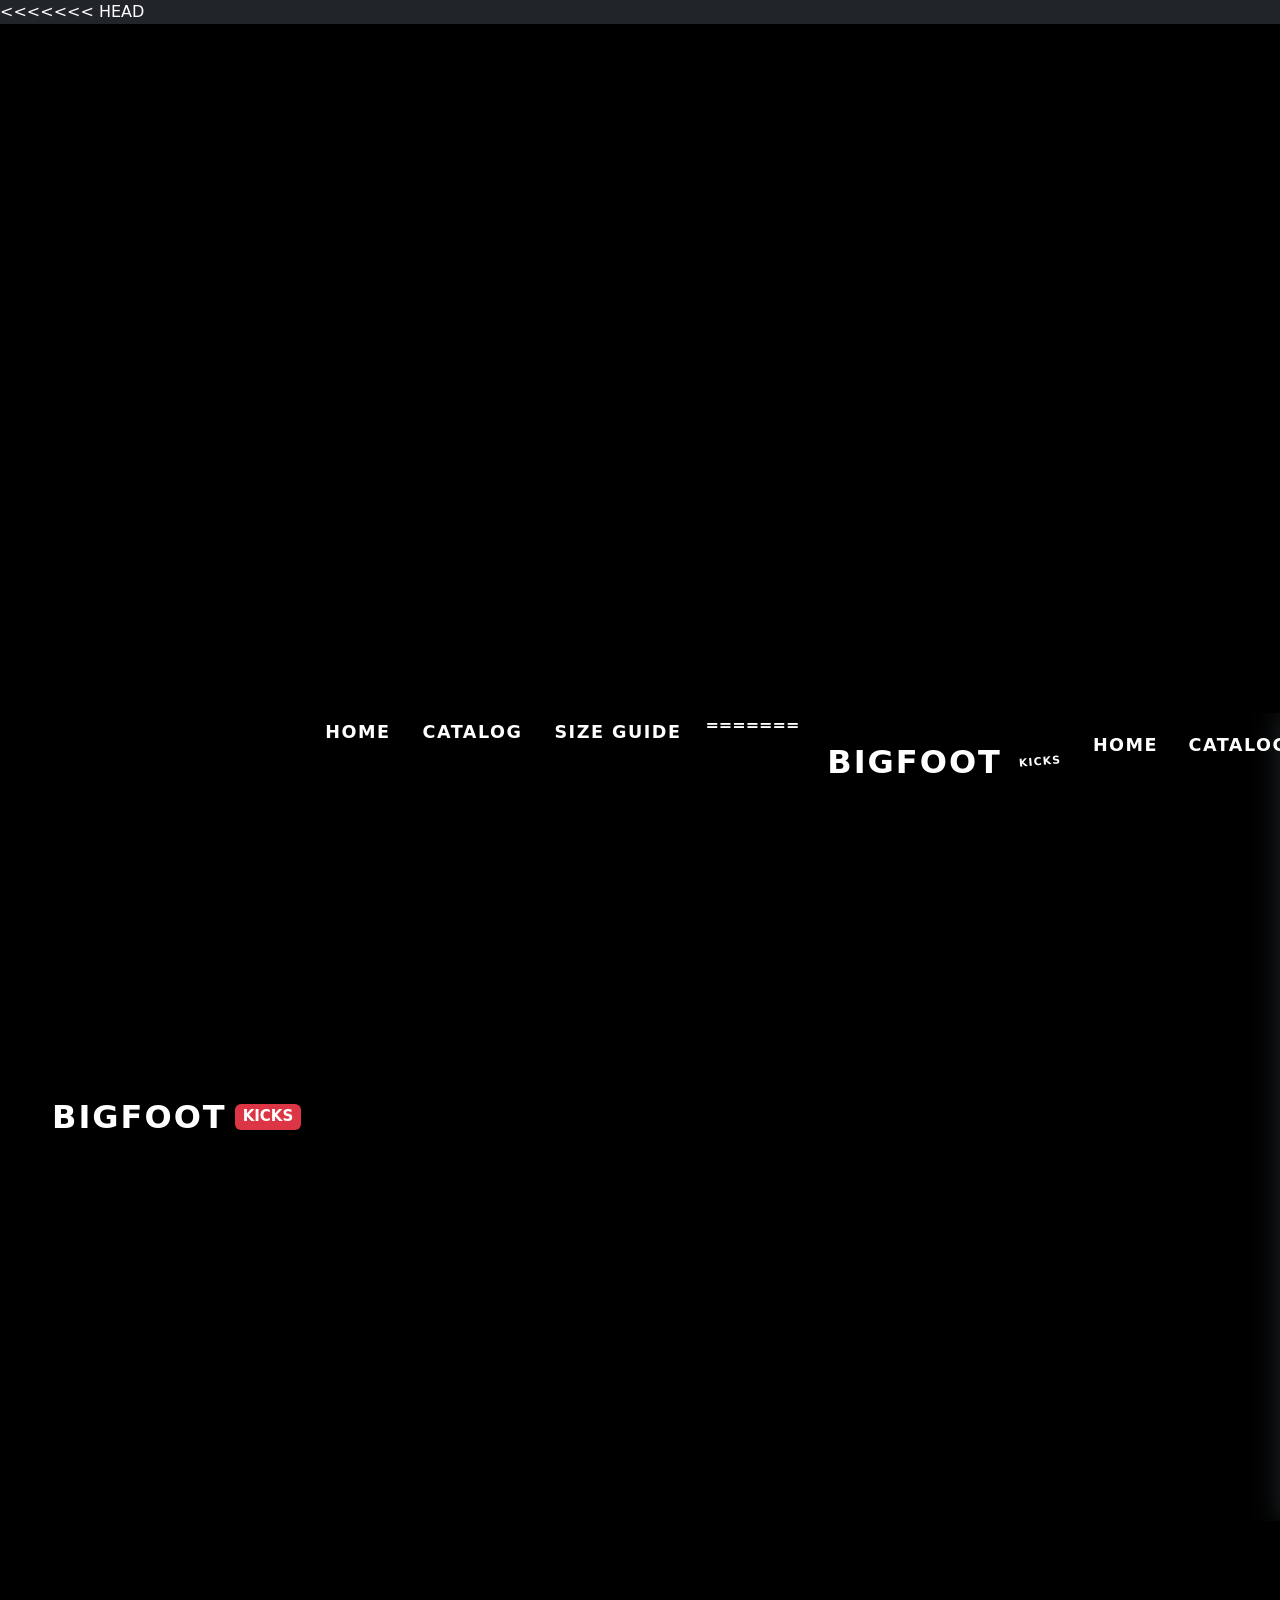
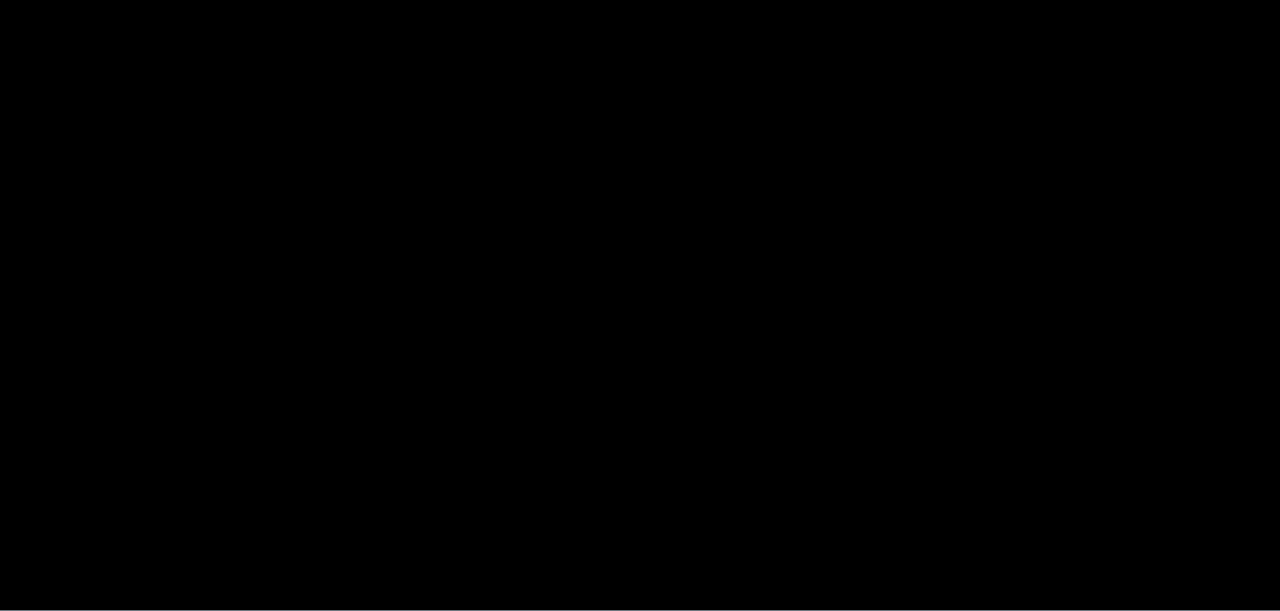
==== commit 8274928e: "Final" ====
--- a/catalog.html
+++ b/catalog.html
@@ -1,4 +1,33 @@
 <!DOCTYPE html>
+<<<<<<< HEAD
+<html lang="en">
+<head>
+  <meta charset="UTF-8">
+  <meta name="viewport" content="width=device-width, initial-scale=1.0">
+  <title>BIGFOOT | Catalog &amp; Size Guide</title>
+  <link href="https://cdn.jsdelivr.net/npm/bootstrap@5.3.3/dist/css/bootstrap.min.css" rel="stylesheet">
+  <link rel="preconnect" href="https://fonts.googleapis.com">
+  <link rel="preconnect" href="https://fonts.gstatic.com" crossorigin>
+  <link href="https://fonts.googleapis.com/css2?family=Bebas+Neue&family=Inter:wght@300;400;600;700&display=swap" rel="stylesheet">
+  <link rel="stylesheet" href="css/style.css">
+</head>
+<body class="bg-dark text-white">
+  <header>
+    <nav class="navbar navbar-expand-lg navbar-dark bg-black sticky-top border-bottom border-secondary" aria-label="Main navigation">
+      <div class="container">
+        <a class="navbar-brand d-flex align-items-center gap-2" href="index.html">
+          <span class="fs-2 fw-bold text-uppercase brand-logo">BIGFOOT</span>
+          <span class="badge bg-danger text-uppercase px-2">Kicks</span>
+        </a>
+        <button class="navbar-toggler" type="button" data-bs-toggle="collapse" data-bs-target="#navbarNav" aria-controls="navbarNav" aria-expanded="false" aria-label="Toggle navigation">
+          <span class="navbar-toggler-icon"></span>
+        </button>
+        <div class="collapse navbar-collapse" id="navbarNav">
+          <ul class="navbar-nav ms-auto text-uppercase fw-semibold gap-lg-3">
+            <li class="nav-item"><a class="nav-link" href="index.html">Home</a></li>
+            <li class="nav-item"><a class="nav-link active" href="catalog.html" aria-current="page">Catalog</a></li>
+            <li class="nav-item"><a class="nav-link" href="#size-guide">Size Guide</a></li>
+=======
 <html lang="en" data-bs-theme="dark">
 <head>
   <meta charset="UTF-8">
@@ -44,6 +73,7 @@
             <li class="nav-item"><a class="nav-link" href="index.html">Home</a></li>
             <li class="nav-item"><a class="nav-link active" href="catalog.html" aria-current="page">Catalog</a></li>
             <li class="nav-item"><button type="button" class="nav-link" data-bs-toggle="modal" data-bs-target="#sizeModal">Size Guide</button></li>
+>>>>>>> save-work
             <li class="nav-item"><a class="nav-link" href="#preorder">Pre-Order Drops</a></li>
             <li class="nav-item"><a class="nav-link" href="#faq">FAQ</a></li>
             <li class="nav-item"><a class="nav-link" href="index.html#about-beka">About Beka</a></li>
@@ -53,6 +83,29 @@
     </nav>
   </header>
 
+<<<<<<< HEAD
+  <main class="py-5">
+    <div class="container mb-4 text-center">
+      <h1 class="display-3 text-uppercase fw-bold">Sneaker Vault</h1>
+      <p class="lead text-secondary">From daily essentials to unobtainable grails</p>
+    </div>
+
+    <div class="container mb-4">
+      <div class="row g-3 align-items-center bg-black p-3 rounded border border-secondary">
+        <div class="col-lg-5">
+          <label for="searchInput" class="visually-hidden">Search sneakers</label>
+          <input type="search" id="searchInput" class="form-control bg-dark text-white border-secondary" placeholder="Search by model, brand or grail..." autocomplete="off">
+        </div>
+        <div class="col-lg-4 d-flex gap-2 flex-wrap" role="group" aria-label="Filter by category">
+          <button type="button" class="btn btn-danger btn-sm text-uppercase filter-btn" data-category="all" aria-pressed="true">All</button>
+          <button type="button" class="btn btn-outline-secondary btn-sm text-white text-uppercase filter-btn" data-category="daily" aria-pressed="false">Daily</button>
+          <button type="button" class="btn btn-outline-secondary btn-sm text-white text-uppercase filter-btn" data-category="performance" aria-pressed="false">Performance</button>
+          <button type="button" class="btn btn-outline-secondary btn-sm text-white text-uppercase filter-btn" data-category="rare" aria-pressed="false">Rare</button>
+        </div>
+        <div class="col-lg-3">
+          <label for="sortSelect" class="visually-hidden">Sort by price</label>
+          <select id="sortSelect" class="form-select bg-dark text-white border-secondary">
+=======
   <main id="main">
     <div class="page-hero">
       <div class="container">
@@ -79,12 +132,18 @@
         <div>
           <label for="sortSelect" class="visually-hidden">Sort by price</label>
           <select id="sortSelect" class="form-select">
+>>>>>>> save-work
             <option value="default">Sort: featured</option>
             <option value="asc">Price: low to high</option>
             <option value="desc">Price: high to low</option>
           </select>
         </div>
       </div>
+<<<<<<< HEAD
+      <p id="resultCount" class="text-secondary small mt-2 mb-0" aria-live="polite"></p>
+    </div>
+
+=======
       <div class="result-row">
         <p id="resultCount" class="result-count" aria-live="polite"></p>
         <button type="button" class="link-btn" data-bs-toggle="modal" data-bs-target="#sizeModal">Not sure about your size?</button>
@@ -92,10 +151,111 @@
     </div>
 
     <!-- Product grid -->
+>>>>>>> save-work
     <section class="container mb-5" aria-labelledby="catalogHeading">
       <h2 id="catalogHeading" class="visually-hidden">Available pairs</h2>
       <div id="sneakerGrid" class="sneaker-grid"></div>
       <div id="emptyState" class="empty-state" hidden>
+<<<<<<< HEAD
+        <p class="fs-4 mb-1">Nothing found.</p>
+        <p class="text-secondary">No pair matches your search. Try a different word or reset the filters.</p>
+        <button type="button" id="resetFilters" class="btn btn-danger text-uppercase fw-bold">Reset filters</button>
+      </div>
+    </section>
+
+    <section id="size-guide" class="py-5 bg-black border-top border-bottom border-secondary">
+      <div class="container">
+        <div class="text-center mb-4">
+          <h2 class="display-4 text-uppercase fw-bold">Official Size Scale</h2>
+          <p class="text-secondary">Find your exact fit before placing a pre-order</p>
+        </div>
+        <div class="table-responsive">
+          <table class="table table-dark table-striped table-hover align-middle border border-secondary">
+            <thead class="table-danger text-uppercase">
+              <tr><th scope="col">US</th><th scope="col">EU</th><th scope="col">UK</th><th scope="col">Foot length</th><th scope="col">BIGFOOT fit</th></tr>
+            </thead>
+            <tbody>
+              <tr><td>US 8.0</td><td>EU 41.0</td><td>UK 7.0</td><td>26.0 cm</td><td>Standard Fit 1</td></tr>
+              <tr><td>US 9.5</td><td>EU 43.0</td><td>UK 8.5</td><td>27.5 cm</td><td>Standard Fit 2</td></tr>
+              <tr><td>US 11.0</td><td>EU 45.0</td><td>UK 10.0</td><td>29.0 cm</td><td>Bigfoot Entry Level</td></tr>
+              <tr><td>US 13.0</td><td>EU 47.5</td><td>UK 12.0</td><td>31.0 cm</td><td>Bigfoot Massive Standard</td></tr>
+            </tbody>
+          </table>
+        </div>
+      </div>
+    </section>
+
+    <section id="preorder" class="py-5 bg-dark">
+      <div class="container">
+        <div class="max-width-form mx-auto bg-black p-4 p-md-5 rounded border border-secondary shadow">
+          <div class="text-center mb-4">
+            <h2 class="display-4 text-uppercase fw-bold">Reserve / Source Your Pair</h2>
+            <p class="text-secondary">Send the request and Beka's team will confirm availability within 24 hours.</p>
+          </div>
+
+          <div class="cart-box mb-4" aria-live="polite">
+            <h3 class="fs-3 text-uppercase mb-2">Your reserve list (<span id="cartCount">0</span>)</h3>
+            <p id="cartEmpty" class="text-secondary mb-0">Empty for now. Press “Reserve” on any pair above.</p>
+            <ul id="cartList" class="list-unstyled mb-0"></ul>
+            <div class="d-flex justify-content-between align-items-center pt-2 mt-2 fw-bold">
+              <button type="button" id="clearCart" class="btn btn-sm btn-outline-secondary text-white" hidden>Clear list</button>
+              <span class="ms-auto">Total: <span id="cartTotal" class="text-danger">$0</span></span>
+            </div>
+          </div>
+
+          <div id="formSuccess" role="status"></div>
+
+          <form id="sneakerForm" novalidate>
+            <div class="mb-3">
+              <label for="fullName" class="form-label text-uppercase fw-bold">Full name</label>
+              <input type="text" class="form-control bg-dark text-white border-secondary" id="fullName" placeholder="e.g. Bekarys Abduraimov" autocomplete="name">
+              <div class="invalid-feedback" id="err-fullName"></div>
+            </div>
+            <div class="mb-3">
+              <label for="emailAddr" class="form-label text-uppercase fw-bold">Email</label>
+              <input type="email" class="form-control bg-dark text-white border-secondary" id="emailAddr" placeholder="name@example.com" autocomplete="email">
+              <div class="invalid-feedback" id="err-emailAddr"></div>
+            </div>
+            <div class="mb-3">
+              <label for="phone" class="form-label text-uppercase fw-bold">Phone</label>
+              <input type="tel" class="form-control bg-dark text-white border-secondary" id="phone" placeholder="+7 701 123 4567" autocomplete="tel">
+              <div class="invalid-feedback" id="err-phone"></div>
+            </div>
+            <div class="mb-3">
+              <label for="sneakerCategory" class="form-label text-uppercase fw-bold">Category</label>
+              <select class="form-select bg-dark text-white border-secondary" id="sneakerCategory">
+                <option value="" selected disabled>Select sneakers type...</option>
+                <option value="daily">Daily Essentials</option>
+                <option value="performance">Sport &amp; Performance Runners</option>
+                <option value="rare">Rare Grails (Limited Collaborations)</option>
+                <option value="custom">Custom Sourcing Request (Unlisted Pair)</option>
+              </select>
+              <div class="invalid-feedback" id="err-sneakerCategory"></div>
+            </div>
+            <div class="mb-3">
+              <label for="shoeSize" class="form-label text-uppercase fw-bold">Size (EU)</label>
+              <select class="form-select bg-dark text-white border-secondary" id="shoeSize">
+                <option value="" selected disabled>Choose your size...</option>
+                <option value="40">EU 40</option>
+                <option value="42">EU 42</option>
+                <option value="44">EU 44</option>
+                <option value="45+">EU 45+ (Bigfoot Size)</option>
+              </select>
+              <div class="invalid-feedback" id="err-shoeSize"></div>
+            </div>
+            <div class="mb-3">
+              <label for="notes" class="form-label text-uppercase fw-bold">Notes / colorway (optional)</label>
+              <textarea class="form-control bg-dark text-white border-secondary" id="notes" rows="3" placeholder="Colorway, model year or delivery instructions..."></textarea>
+              <div class="invalid-feedback" id="err-notes"></div>
+            </div>
+            <div class="form-check mb-4">
+              <input class="form-check-input bg-dark border-secondary" type="checkbox" id="terms">
+              <label class="form-check-label text-secondary small" for="terms">I agree to be contacted about availability and order confirmation.</label>
+              <div class="invalid-feedback" id="err-terms"></div>
+            </div>
+            <button type="submit" class="btn btn-danger btn-lg w-100 text-uppercase fw-bold py-3">Send reserve request</button>
+          </form>
+=======
         <p class="empty-state-icon" aria-hidden="true">0 pairs</p>
         <p class="fs-5 fw-bold mb-1">Nothing found.</p>
         <p class="muted">No pair matches your search. Try a different word or reset the filters.</p>
@@ -183,10 +343,17 @@
               </div>
             </form>
           </div>
+>>>>>>> save-work
         </div>
       </div>
     </section>
 
+<<<<<<< HEAD
+    <section id="faq" class="py-5 bg-black border-top border-secondary">
+      <div class="container max-width-form">
+        <h2 class="display-4 text-uppercase fw-bold text-center mb-4">Before you reserve</h2>
+        <div class="d-grid gap-2">
+=======
     <!-- FAQ -->
     <section id="faq" class="section" aria-labelledby="faqHeading">
       <div class="container">
@@ -195,6 +362,7 @@
           <h2 id="faqHeading" class="section-title">Before you reserve</h2>
         </div>
         <div class="faq-list">
+>>>>>>> save-work
           <div>
             <button type="button" class="faq-q" aria-expanded="false" aria-controls="faq1">How do I know the pair is authentic?</button>
             <div class="faq-a" id="faq1">Every pair is checked by Beka's team before it ships. Rare grails come with the original box and proof of purchase.</div>
@@ -205,17 +373,43 @@
           </div>
           <div>
             <button type="button" class="faq-q" aria-expanded="false" aria-controls="faq3">What if my size is not in the list?</button>
+<<<<<<< HEAD
+            <div class="faq-a" id="faq3">Choose “Custom Sourcing Request” and write your size in the notes. Bigfoot sizes up to EU 48 are covered.</div>
+=======
             <div class="faq-a" id="faq3">Open the size guide and enter your foot length. If it is longer than 32 cm, choose “Custom Sourcing Request” and write your size in the notes.</div>
           </div>
           <div>
             <button type="button" class="faq-q" aria-expanded="false" aria-controls="faq4">Will my reserve list disappear?</button>
             <div class="faq-a" id="faq4">No. The list is saved in this browser, so it stays after a reload and on every page until you send the request or clear it.</div>
+>>>>>>> save-work
           </div>
         </div>
       </div>
     </section>
   </main>
 
+<<<<<<< HEAD
+  <div id="toast" role="status" aria-live="polite"></div>
+
+  <footer class="bg-black text-white border-top border-secondary py-4">
+    <div class="container text-center text-md-start">
+      <div class="row gy-3 align-items-center">
+        <div class="col-md-6">
+          <h2 class="text-uppercase fw-bold fs-3 mb-1">BIGFOOT Store</h2>
+          <p class="text-secondary mb-1">Step Big with Beka. All rights reserved &copy; 2026.</p>
+          <p class="text-secondary small mb-0">Credits: photos from Unsplash; fonts from Google Fonts; Bootstrap 5.3; jQuery 3.7.1; code assisted by Claude (Anthropic).</p>
+        </div>
+        <div class="col-md-6 text-md-end">
+          <a href="index.html" class="text-secondary text-decoration-none me-3">Home</a>
+          <a href="catalog.html" class="text-secondary text-decoration-none me-3">Catalog</a>
+          <a href="#size-guide" class="text-secondary text-decoration-none me-3">Size Guide</a>
+          <a href="#preorder" class="text-secondary text-decoration-none">Pre-Order</a>
+        </div>
+      </div>
+    </div>
+  </footer>
+
+=======
   <footer class="site-footer">
     <div class="container">
       <div class="footer-grid">
@@ -287,12 +481,16 @@
 
   <div id="toast" role="status" aria-live="polite"></div>
 
+>>>>>>> save-work
   <script src="https://cdn.jsdelivr.net/npm/bootstrap@5.3.3/dist/js/bootstrap.bundle.min.js"></script>
   <script src="https://code.jquery.com/jquery-3.7.1.min.js"></script>
   <script src="js/data.js"></script>
   <script src="js/effects.js"></script>
+<<<<<<< HEAD
+=======
   <script src="js/cart.js"></script>
   <script src="js/sizes.js"></script>
+>>>>>>> save-work
   <script src="js/catalog.js"></script>
   <script src="js/form.js"></script>
 </body>
--- a/css/style.css
+++ b/css/style.css
@@ -1,3 +1,12 @@
+<<<<<<< HEAD
+:root {
+  --bg-black: #0d0d0d;
+  --bg-dark: #161616;
+  --accent-red: #ff3e3e;
+  --text-muted: #a0a0a0;
+  --font-heading: 'Bebas Neue', sans-serif;
+  --font-body: 'Inter', sans-serif;
+=======
 :root,
 [data-bs-theme="dark"] {
   --bg: #0b0b0c;
@@ -53,11 +62,65 @@
   --font-body: 'Inter', sans-serif;
   --radius: 18px;
   --radius-lg: 26px;
+>>>>>>> save-work
 }
 
 /* ---------- Base ---------- */
 body {
   font-family: var(--font-body);
+<<<<<<< HEAD
+  background-color: var(--bg-black) !important;
+  color: #fff;
+}
+
+h1, h2, h3, h4, .brand-logo, .nav-link {
+  font-family: var(--font-heading);
+  letter-spacing: 1.2px;
+}
+
+section[id] { scroll-margin-top: 80px; }
+
+::selection { background: var(--accent-red); color: #fff; }
+
+::-webkit-scrollbar { width: 8px; }
+::-webkit-scrollbar-track { background: var(--bg-black); }
+::-webkit-scrollbar-thumb { background: #2a2a2a; border-radius: 4px; }
+::-webkit-scrollbar-thumb:hover { background: var(--accent-red); }
+
+a:focus-visible, button:focus-visible, .form-check-input:focus-visible {
+  outline: 3px solid var(--accent-red);
+  outline-offset: 2px;
+}
+
+.form-control:focus, .form-select:focus, textarea:focus {
+  border-color: var(--accent-red) !important;
+  box-shadow: 0 0 0 0.25rem rgba(255, 62, 62, 0.25) !important;
+}
+
+/* ---------- Navbar ---------- */
+.brand-logo { text-shadow: 0 0 10px rgba(255, 62, 62, 0.8), 0 0 20px rgba(255, 62, 62, 0.4); }
+.nav-link { transition: color 0.3s ease; }
+.nav-link:hover, .nav-link.active { color: var(--accent-red) !important; }
+
+/* ---------- Buttons ---------- */
+.btn { transition: transform 0.2s ease, box-shadow 0.2s ease, background-color 0.2s ease; }
+.btn:hover { transform: translateY(-2px); box-shadow: 0 6px 14px rgba(255, 62, 62, 0.3); }
+.btn:active { transform: translateY(0); }
+
+.btn-danger { background: var(--accent-red); border-color: var(--accent-red); }
+.btn-danger:hover { background: #d82f2f; border-color: #d82f2f; }
+
+.btn-outline-light:hover { background: var(--accent-red); border-color: var(--accent-red); color: #fff; }
+
+.reserve-btn { position: relative; overflow: hidden; transition: box-shadow 0.2s ease; }
+.reserve-btn:hover {
+  background-color: var(--accent-red) !important;
+  color: #fff !important;
+  border-color: var(--accent-red) !important;
+  box-shadow: 0 0 15px rgba(255, 62, 62, 0.6);
+  animation: hype-glitch 0.3s infinite;
+}
+=======
   background-color: var(--bg);
   color: var(--text);
   transition: background-color 0.3s ease, color 0.3s ease;
@@ -693,6 +756,7 @@
   animation: none;
 }
 .trend-actions .reserve-btn { padding: 0.75rem 1.4rem; font-size: 0.85rem; }
+>>>>>>> save-work
 
 @keyframes hype-glitch {
   0% { transform: translate(0) skew(0deg); }
@@ -703,6 +767,66 @@
   100% { transform: translate(0) skew(0deg); }
 }
 
+<<<<<<< HEAD
+/* ---------- Home page ---------- */
+.text-stroke { color: transparent; -webkit-text-stroke: 2px var(--accent-red); }
+
+.hero-img-box { border: 1px solid #2a2a2a; }
+.hero-img, .carousel-img { width: 100%; max-height: 420px; object-fit: cover; }
+
+.founder-avatar { width: 180px; height: 180px; font-family: var(--font-heading); letter-spacing: 2px; }
+
+.feature-card { transition: transform 0.25s ease, border-color 0.25s ease, box-shadow 0.25s ease; }
+.feature-card:hover {
+  transform: translateY(-4px);
+  border-color: var(--accent-red) !important;
+  box-shadow: 0 10px 20px rgba(255, 62, 62, 0.2);
+}
+
+/* ---------- Catalog: compact sneaker grid ---------- */
+.sneaker-grid {
+  display: grid;
+  grid-template-columns: repeat(auto-fill, minmax(160px, 1fr)); /* 2 columns at 375px, ~6 at 1280px */
+  gap: 1rem;
+}
+
+.sneaker-card { transition: box-shadow 0.3s ease, border-color 0.3s ease; }
+.sneaker-card:hover { box-shadow: 0 10px 20px rgba(255, 62, 62, 0.25); border-color: var(--accent-red) !important; }
+
+.product-img { height: 130px; width: 100%; object-fit: cover; }
+.sneaker-card .card-body { padding: 0.7rem; }
+.sneaker-card .card-title { font-size: 0.95rem; margin-bottom: 0.4rem; }
+.sneaker-card .card-text { font-size: 0.78rem; line-height: 1.35; }
+.sneaker-card .badge { font-size: 0.65rem; }
+.sneaker-card .fs-5 { font-size: 1.05rem !important; }
+.sneaker-card .reserve-btn { padding: 0.2rem 0.55rem; font-size: 0.75rem; }
+
+.empty-state { border: 2px dashed #333; border-radius: 0.5rem; padding: 3rem 1rem; text-align: center; }
+.empty-state[hidden] { display: none; }
+
+/* ---------- Reserve list and form ---------- */
+.max-width-form { max-width: 720px; }
+
+.cart-box { background: var(--bg-dark); border: 1px solid #333; border-radius: 0.5rem; padding: 1rem; }
+.cart-item { border-bottom: 1px solid #262626; padding-bottom: 0.4rem; }
+.cart-item .remove-item:hover { background: var(--accent-red); color: #fff !important; }
+
+.form-control.is-invalid, .form-select.is-invalid { border-color: var(--accent-red) !important; background-image: none; }
+.invalid-feedback { color: #ff7b7b; font-size: 0.875rem; display: block; }
+
+#formSuccess {
+  display: none;
+  background: rgba(31, 157, 85, 0.15);
+  border: 1px solid #1f9d55;
+  color: #7be0a6;
+  border-radius: 0.5rem;
+  padding: 0.9rem 1rem;
+  margin-bottom: 1rem;
+  font-weight: 600;
+}
+
+/* ---------- FAQ ---------- */
+=======
 .empty-state {
   border: 2px dashed var(--border);
   border-radius: var(--radius);
@@ -903,6 +1027,7 @@
 
 /* ---------- FAQ ---------- */
 .faq-list { max-width: 760px; margin: 0 auto; display: grid; gap: 0.6rem; }
+>>>>>>> save-work
 .faq-q {
   display: flex;
   justify-content: space-between;
@@ -910,6 +1035,36 @@
   gap: 1rem;
   width: 100%;
   text-align: left;
+<<<<<<< HEAD
+  background: var(--bg-dark);
+  color: #fff;
+  border: 1px solid #333;
+  border-radius: 0.5rem;
+  padding: 0.9rem 1rem;
+  font-family: var(--font-heading);
+  font-size: 1.25rem;
+  letter-spacing: 1px;
+  text-transform: uppercase;
+  cursor: pointer;
+  transition: border-color 0.2s ease, color 0.2s ease;
+}
+.faq-q::after { content: "+"; font-size: 1.6rem; line-height: 1; color: var(--accent-red); flex-shrink: 0; }
+.faq-q[aria-expanded="true"]::after { content: "\2212"; }
+.faq-q:hover, .faq-q[aria-expanded="true"] { border-color: var(--accent-red); color: var(--accent-red); }
+
+.faq-a {
+  display: none;
+  background: #101010;
+  border: 1px solid #262626;
+  border-top: 0;
+  border-radius: 0 0 0.5rem 0.5rem;
+  margin-top: -0.4rem;
+  padding: 1rem;
+  color: #c4c4c4;
+  line-height: 1.6;
+}
+
+=======
   background: var(--surface);
   color: var(--text);
   border: 1px solid var(--border);
@@ -945,6 +1100,7 @@
 .footer-bottom { margin-top: 2rem; padding-top: 1.25rem; border-top: 1px solid var(--border); font-size: 0.82rem; color: var(--muted); }
 .footer-bottom p { margin: 0 0 0.3rem; }
 
+>>>>>>> save-work
 /* ---------- Toast ---------- */
 #toast {
   display: none;
@@ -955,6 +1111,27 @@
   max-width: 420px;
   margin-left: auto;
   z-index: 2000;
+<<<<<<< HEAD
+  background: var(--accent-red);
+  color: #fff;
+  font-weight: 600;
+  padding: 0.8rem 1rem;
+  border-radius: 0.5rem;
+  box-shadow: 0 8px 24px rgba(0, 0, 0, 0.5);
+}
+
+/* ---------- Easter egg ---------- */
+body.secret-mode { box-shadow: inset 0 0 0 5px var(--accent-red); }
+
+/* ---------- Responsive ---------- */
+@media (max-width: 575.98px) {
+  .hero-title { font-size: 2.8rem !important; }
+  .btn-lg { padding: 0.6rem 1.2rem !important; font-size: 0.9rem !important; }
+}
+
+@media (min-width: 768px) and (max-width: 1023.98px) {
+  .hero-title { font-size: 4rem; }
+=======
   background: var(--accent-strong);
   color: #fff;
   font-weight: 700;
@@ -1004,12 +1181,22 @@
   .sneaker-desc { -webkit-lineclamp: 2; font-size: 0.78rem; }
   .sneaker-foot .reserve-btn { width: 100%; }
   .size-finder .input-group .btn { padding: 0.6rem 0.9rem; font-size: 0.8rem; }
+>>>>>>> save-work
 }
 
 @media (min-width: 1280px) {
   .container { max-width: 1200px; }
+<<<<<<< HEAD
+  .hero-title { font-size: 5.5rem; }
+}
+
+@media (prefers-reduced-motion: reduce) {
+  .btn, .sneaker-card, .feature-card { transition: none; }
+  .reserve-btn:hover { animation: none; }
+=======
 }
 
 @media (prefers-reduced-motion: reduce) {
   *, *::before, *::after { transition: none !important; animation: none !important; }
+>>>>>>> save-work
 }
--- a/css/style.css
+++ b/css/style.css
@@ -1,3 +1,12 @@
+<<<<<<< HEAD
+:root {
+  --bg-black: #0d0d0d;
+  --bg-dark: #161616;
+  --accent-red: #ff3e3e;
+  --text-muted: #a0a0a0;
+  --font-heading: 'Bebas Neue', sans-serif;
+  --font-body: 'Inter', sans-serif;
+=======
 :root,
 [data-bs-theme="dark"] {
   --bg: #0b0b0c;
@@ -53,11 +62,65 @@
   --font-body: 'Inter', sans-serif;
   --radius: 18px;
   --radius-lg: 26px;
+>>>>>>> save-work
 }
 
 /* ---------- Base ---------- */
 body {
   font-family: var(--font-body);
+<<<<<<< HEAD
+  background-color: var(--bg-black) !important;
+  color: #fff;
+}
+
+h1, h2, h3, h4, .brand-logo, .nav-link {
+  font-family: var(--font-heading);
+  letter-spacing: 1.2px;
+}
+
+section[id] { scroll-margin-top: 80px; }
+
+::selection { background: var(--accent-red); color: #fff; }
+
+::-webkit-scrollbar { width: 8px; }
+::-webkit-scrollbar-track { background: var(--bg-black); }
+::-webkit-scrollbar-thumb { background: #2a2a2a; border-radius: 4px; }
+::-webkit-scrollbar-thumb:hover { background: var(--accent-red); }
+
+a:focus-visible, button:focus-visible, .form-check-input:focus-visible {
+  outline: 3px solid var(--accent-red);
+  outline-offset: 2px;
+}
+
+.form-control:focus, .form-select:focus, textarea:focus {
+  border-color: var(--accent-red) !important;
+  box-shadow: 0 0 0 0.25rem rgba(255, 62, 62, 0.25) !important;
+}
+
+/* ---------- Navbar ---------- */
+.brand-logo { text-shadow: 0 0 10px rgba(255, 62, 62, 0.8), 0 0 20px rgba(255, 62, 62, 0.4); }
+.nav-link { transition: color 0.3s ease; }
+.nav-link:hover, .nav-link.active { color: var(--accent-red) !important; }
+
+/* ---------- Buttons ---------- */
+.btn { transition: transform 0.2s ease, box-shadow 0.2s ease, background-color 0.2s ease; }
+.btn:hover { transform: translateY(-2px); box-shadow: 0 6px 14px rgba(255, 62, 62, 0.3); }
+.btn:active { transform: translateY(0); }
+
+.btn-danger { background: var(--accent-red); border-color: var(--accent-red); }
+.btn-danger:hover { background: #d82f2f; border-color: #d82f2f; }
+
+.btn-outline-light:hover { background: var(--accent-red); border-color: var(--accent-red); color: #fff; }
+
+.reserve-btn { position: relative; overflow: hidden; transition: box-shadow 0.2s ease; }
+.reserve-btn:hover {
+  background-color: var(--accent-red) !important;
+  color: #fff !important;
+  border-color: var(--accent-red) !important;
+  box-shadow: 0 0 15px rgba(255, 62, 62, 0.6);
+  animation: hype-glitch 0.3s infinite;
+}
+=======
   background-color: var(--bg);
   color: var(--text);
   transition: background-color 0.3s ease, color 0.3s ease;
@@ -693,6 +756,7 @@
   animation: none;
 }
 .trend-actions .reserve-btn { padding: 0.75rem 1.4rem; font-size: 0.85rem; }
+>>>>>>> save-work
 
 @keyframes hype-glitch {
   0% { transform: translate(0) skew(0deg); }
@@ -703,6 +767,66 @@
   100% { transform: translate(0) skew(0deg); }
 }
 
+<<<<<<< HEAD
+/* ---------- Home page ---------- */
+.text-stroke { color: transparent; -webkit-text-stroke: 2px var(--accent-red); }
+
+.hero-img-box { border: 1px solid #2a2a2a; }
+.hero-img, .carousel-img { width: 100%; max-height: 420px; object-fit: cover; }
+
+.founder-avatar { width: 180px; height: 180px; font-family: var(--font-heading); letter-spacing: 2px; }
+
+.feature-card { transition: transform 0.25s ease, border-color 0.25s ease, box-shadow 0.25s ease; }
+.feature-card:hover {
+  transform: translateY(-4px);
+  border-color: var(--accent-red) !important;
+  box-shadow: 0 10px 20px rgba(255, 62, 62, 0.2);
+}
+
+/* ---------- Catalog: compact sneaker grid ---------- */
+.sneaker-grid {
+  display: grid;
+  grid-template-columns: repeat(auto-fill, minmax(160px, 1fr)); /* 2 columns at 375px, ~6 at 1280px */
+  gap: 1rem;
+}
+
+.sneaker-card { transition: box-shadow 0.3s ease, border-color 0.3s ease; }
+.sneaker-card:hover { box-shadow: 0 10px 20px rgba(255, 62, 62, 0.25); border-color: var(--accent-red) !important; }
+
+.product-img { height: 130px; width: 100%; object-fit: cover; }
+.sneaker-card .card-body { padding: 0.7rem; }
+.sneaker-card .card-title { font-size: 0.95rem; margin-bottom: 0.4rem; }
+.sneaker-card .card-text { font-size: 0.78rem; line-height: 1.35; }
+.sneaker-card .badge { font-size: 0.65rem; }
+.sneaker-card .fs-5 { font-size: 1.05rem !important; }
+.sneaker-card .reserve-btn { padding: 0.2rem 0.55rem; font-size: 0.75rem; }
+
+.empty-state { border: 2px dashed #333; border-radius: 0.5rem; padding: 3rem 1rem; text-align: center; }
+.empty-state[hidden] { display: none; }
+
+/* ---------- Reserve list and form ---------- */
+.max-width-form { max-width: 720px; }
+
+.cart-box { background: var(--bg-dark); border: 1px solid #333; border-radius: 0.5rem; padding: 1rem; }
+.cart-item { border-bottom: 1px solid #262626; padding-bottom: 0.4rem; }
+.cart-item .remove-item:hover { background: var(--accent-red); color: #fff !important; }
+
+.form-control.is-invalid, .form-select.is-invalid { border-color: var(--accent-red) !important; background-image: none; }
+.invalid-feedback { color: #ff7b7b; font-size: 0.875rem; display: block; }
+
+#formSuccess {
+  display: none;
+  background: rgba(31, 157, 85, 0.15);
+  border: 1px solid #1f9d55;
+  color: #7be0a6;
+  border-radius: 0.5rem;
+  padding: 0.9rem 1rem;
+  margin-bottom: 1rem;
+  font-weight: 600;
+}
+
+/* ---------- FAQ ---------- */
+=======
 .empty-state {
   border: 2px dashed var(--border);
   border-radius: var(--radius);
@@ -903,6 +1027,7 @@
 
 /* ---------- FAQ ---------- */
 .faq-list { max-width: 760px; margin: 0 auto; display: grid; gap: 0.6rem; }
+>>>>>>> save-work
 .faq-q {
   display: flex;
   justify-content: space-between;
@@ -910,6 +1035,36 @@
   gap: 1rem;
   width: 100%;
   text-align: left;
+<<<<<<< HEAD
+  background: var(--bg-dark);
+  color: #fff;
+  border: 1px solid #333;
+  border-radius: 0.5rem;
+  padding: 0.9rem 1rem;
+  font-family: var(--font-heading);
+  font-size: 1.25rem;
+  letter-spacing: 1px;
+  text-transform: uppercase;
+  cursor: pointer;
+  transition: border-color 0.2s ease, color 0.2s ease;
+}
+.faq-q::after { content: "+"; font-size: 1.6rem; line-height: 1; color: var(--accent-red); flex-shrink: 0; }
+.faq-q[aria-expanded="true"]::after { content: "\2212"; }
+.faq-q:hover, .faq-q[aria-expanded="true"] { border-color: var(--accent-red); color: var(--accent-red); }
+
+.faq-a {
+  display: none;
+  background: #101010;
+  border: 1px solid #262626;
+  border-top: 0;
+  border-radius: 0 0 0.5rem 0.5rem;
+  margin-top: -0.4rem;
+  padding: 1rem;
+  color: #c4c4c4;
+  line-height: 1.6;
+}
+
+=======
   background: var(--surface);
   color: var(--text);
   border: 1px solid var(--border);
@@ -945,6 +1100,7 @@
 .footer-bottom { margin-top: 2rem; padding-top: 1.25rem; border-top: 1px solid var(--border); font-size: 0.82rem; color: var(--muted); }
 .footer-bottom p { margin: 0 0 0.3rem; }
 
+>>>>>>> save-work
 /* ---------- Toast ---------- */
 #toast {
   display: none;
@@ -955,6 +1111,27 @@
   max-width: 420px;
   margin-left: auto;
   z-index: 2000;
+<<<<<<< HEAD
+  background: var(--accent-red);
+  color: #fff;
+  font-weight: 600;
+  padding: 0.8rem 1rem;
+  border-radius: 0.5rem;
+  box-shadow: 0 8px 24px rgba(0, 0, 0, 0.5);
+}
+
+/* ---------- Easter egg ---------- */
+body.secret-mode { box-shadow: inset 0 0 0 5px var(--accent-red); }
+
+/* ---------- Responsive ---------- */
+@media (max-width: 575.98px) {
+  .hero-title { font-size: 2.8rem !important; }
+  .btn-lg { padding: 0.6rem 1.2rem !important; font-size: 0.9rem !important; }
+}
+
+@media (min-width: 768px) and (max-width: 1023.98px) {
+  .hero-title { font-size: 4rem; }
+=======
   background: var(--accent-strong);
   color: #fff;
   font-weight: 700;
@@ -1004,12 +1181,22 @@
   .sneaker-desc { -webkit-lineclamp: 2; font-size: 0.78rem; }
   .sneaker-foot .reserve-btn { width: 100%; }
   .size-finder .input-group .btn { padding: 0.6rem 0.9rem; font-size: 0.8rem; }
+>>>>>>> save-work
 }
 
 @media (min-width: 1280px) {
   .container { max-width: 1200px; }
+<<<<<<< HEAD
+  .hero-title { font-size: 5.5rem; }
+}
+
+@media (prefers-reduced-motion: reduce) {
+  .btn, .sneaker-card, .feature-card { transition: none; }
+  .reserve-btn:hover { animation: none; }
+=======
 }
 
 @media (prefers-reduced-motion: reduce) {
   *, *::before, *::after { transition: none !important; animation: none !important; }
+>>>>>>> save-work
 }
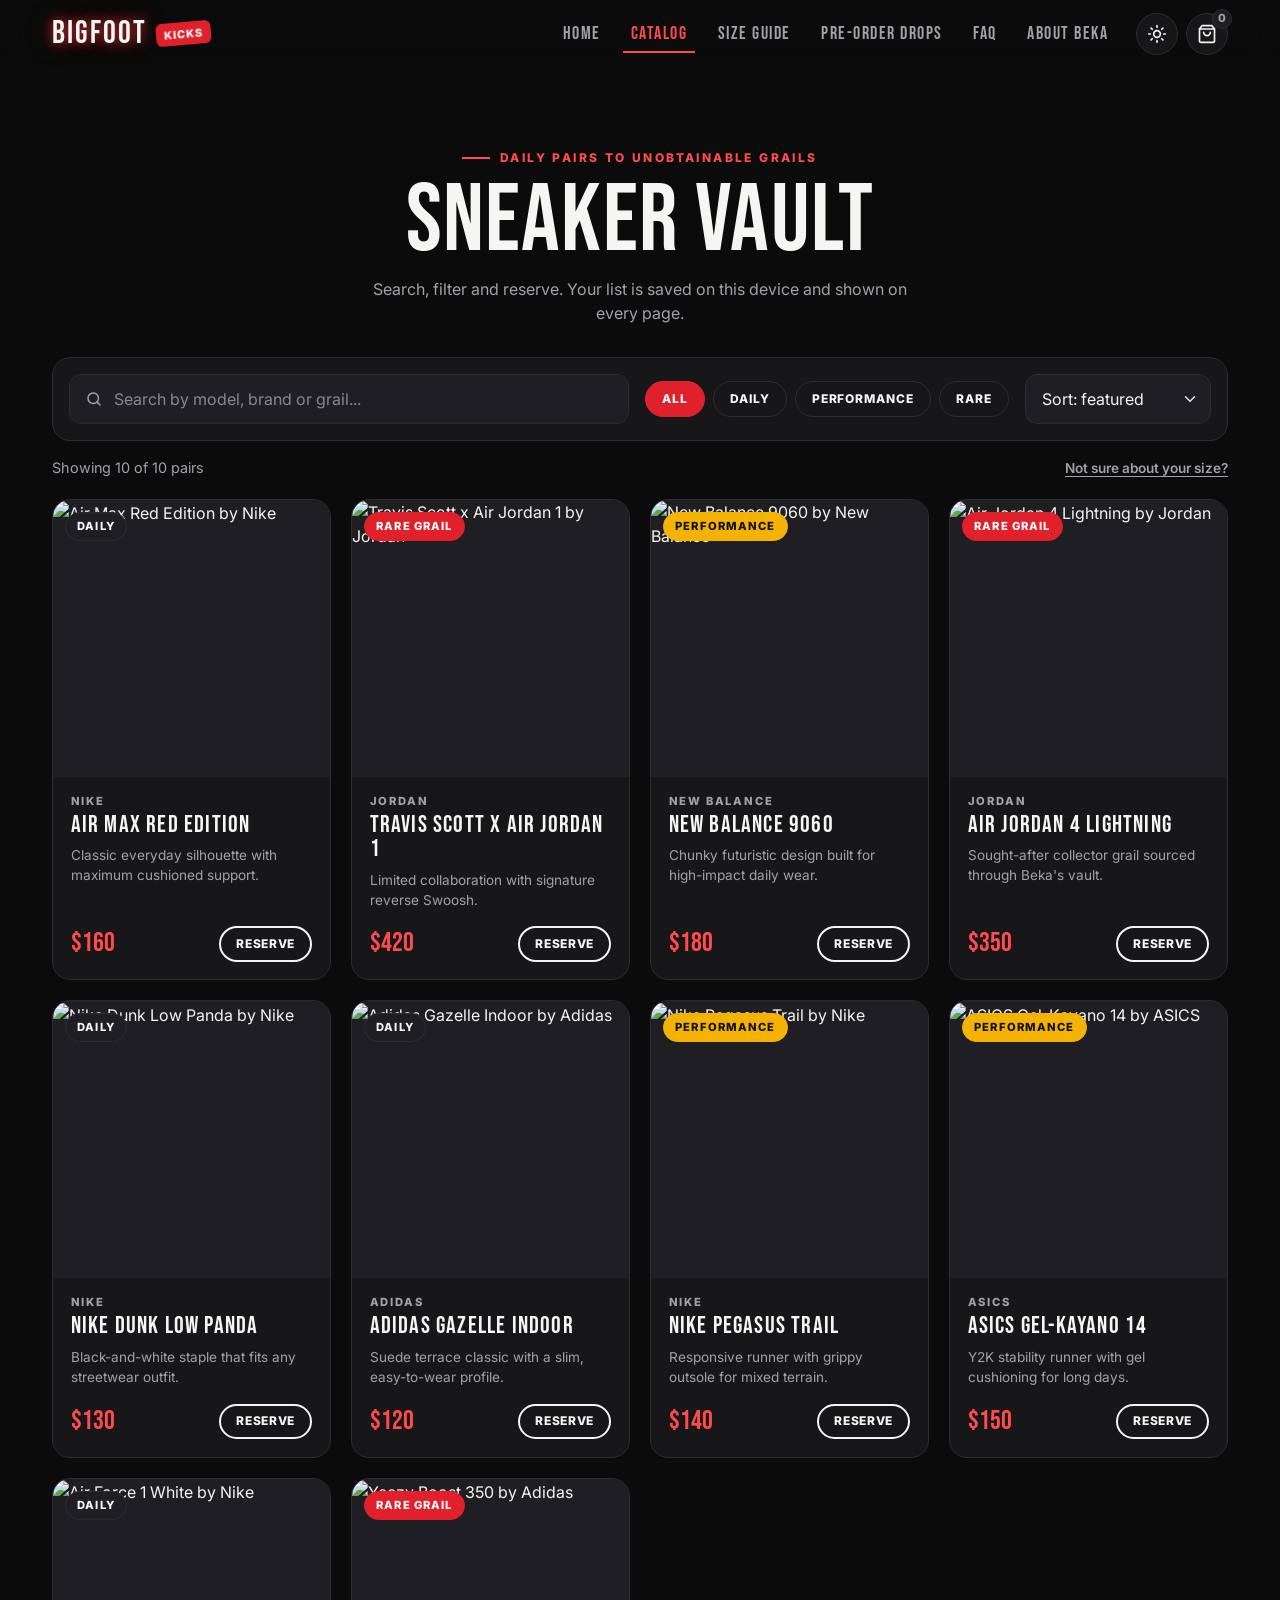
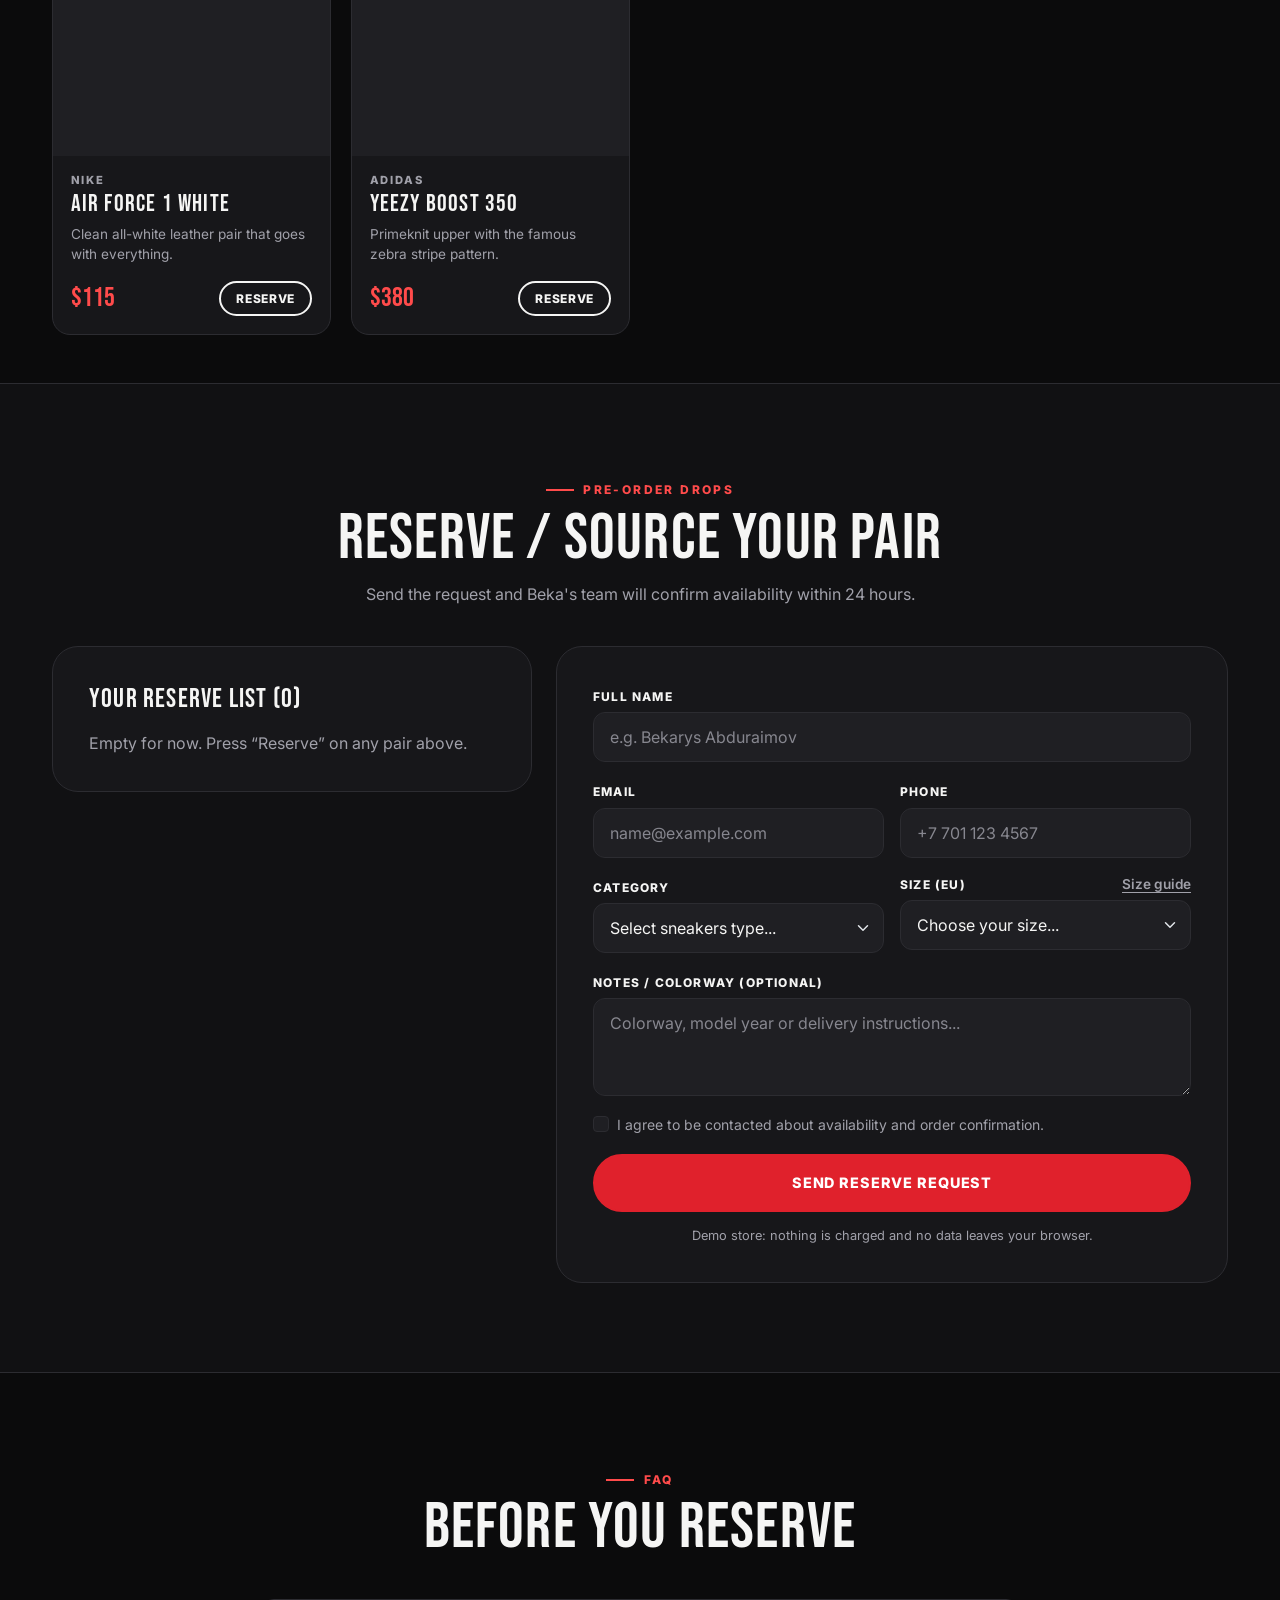
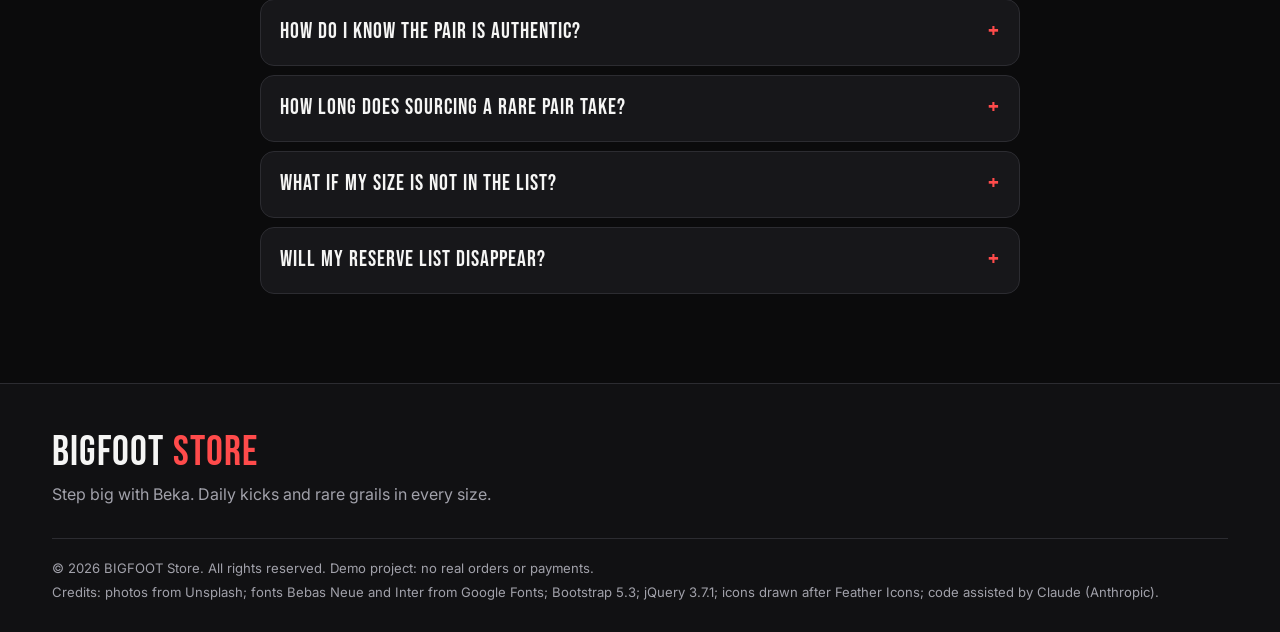
==== commit 39cddf89: "Final version: light/dark mode, saved reserve list, Bootstrap size guide, redesign" ====
--- a/catalog.html
+++ b/catalog.html
@@ -1,33 +1,4 @@
 <!DOCTYPE html>
-<<<<<<< HEAD
-<html lang="en">
-<head>
-  <meta charset="UTF-8">
-  <meta name="viewport" content="width=device-width, initial-scale=1.0">
-  <title>BIGFOOT | Catalog &amp; Size Guide</title>
-  <link href="https://cdn.jsdelivr.net/npm/bootstrap@5.3.3/dist/css/bootstrap.min.css" rel="stylesheet">
-  <link rel="preconnect" href="https://fonts.googleapis.com">
-  <link rel="preconnect" href="https://fonts.gstatic.com" crossorigin>
-  <link href="https://fonts.googleapis.com/css2?family=Bebas+Neue&family=Inter:wght@300;400;600;700&display=swap" rel="stylesheet">
-  <link rel="stylesheet" href="css/style.css">
-</head>
-<body class="bg-dark text-white">
-  <header>
-    <nav class="navbar navbar-expand-lg navbar-dark bg-black sticky-top border-bottom border-secondary" aria-label="Main navigation">
-      <div class="container">
-        <a class="navbar-brand d-flex align-items-center gap-2" href="index.html">
-          <span class="fs-2 fw-bold text-uppercase brand-logo">BIGFOOT</span>
-          <span class="badge bg-danger text-uppercase px-2">Kicks</span>
-        </a>
-        <button class="navbar-toggler" type="button" data-bs-toggle="collapse" data-bs-target="#navbarNav" aria-controls="navbarNav" aria-expanded="false" aria-label="Toggle navigation">
-          <span class="navbar-toggler-icon"></span>
-        </button>
-        <div class="collapse navbar-collapse" id="navbarNav">
-          <ul class="navbar-nav ms-auto text-uppercase fw-semibold gap-lg-3">
-            <li class="nav-item"><a class="nav-link" href="index.html">Home</a></li>
-            <li class="nav-item"><a class="nav-link active" href="catalog.html" aria-current="page">Catalog</a></li>
-            <li class="nav-item"><a class="nav-link" href="#size-guide">Size Guide</a></li>
-=======
 <html lang="en" data-bs-theme="dark">
 <head>
   <meta charset="UTF-8">
@@ -73,7 +44,6 @@
             <li class="nav-item"><a class="nav-link" href="index.html">Home</a></li>
             <li class="nav-item"><a class="nav-link active" href="catalog.html" aria-current="page">Catalog</a></li>
             <li class="nav-item"><button type="button" class="nav-link" data-bs-toggle="modal" data-bs-target="#sizeModal">Size Guide</button></li>
->>>>>>> save-work
             <li class="nav-item"><a class="nav-link" href="#preorder">Pre-Order Drops</a></li>
             <li class="nav-item"><a class="nav-link" href="#faq">FAQ</a></li>
             <li class="nav-item"><a class="nav-link" href="index.html#about-beka">About Beka</a></li>
@@ -83,29 +53,6 @@
     </nav>
   </header>
 
-<<<<<<< HEAD
-  <main class="py-5">
-    <div class="container mb-4 text-center">
-      <h1 class="display-3 text-uppercase fw-bold">Sneaker Vault</h1>
-      <p class="lead text-secondary">From daily essentials to unobtainable grails</p>
-    </div>
-
-    <div class="container mb-4">
-      <div class="row g-3 align-items-center bg-black p-3 rounded border border-secondary">
-        <div class="col-lg-5">
-          <label for="searchInput" class="visually-hidden">Search sneakers</label>
-          <input type="search" id="searchInput" class="form-control bg-dark text-white border-secondary" placeholder="Search by model, brand or grail..." autocomplete="off">
-        </div>
-        <div class="col-lg-4 d-flex gap-2 flex-wrap" role="group" aria-label="Filter by category">
-          <button type="button" class="btn btn-danger btn-sm text-uppercase filter-btn" data-category="all" aria-pressed="true">All</button>
-          <button type="button" class="btn btn-outline-secondary btn-sm text-white text-uppercase filter-btn" data-category="daily" aria-pressed="false">Daily</button>
-          <button type="button" class="btn btn-outline-secondary btn-sm text-white text-uppercase filter-btn" data-category="performance" aria-pressed="false">Performance</button>
-          <button type="button" class="btn btn-outline-secondary btn-sm text-white text-uppercase filter-btn" data-category="rare" aria-pressed="false">Rare</button>
-        </div>
-        <div class="col-lg-3">
-          <label for="sortSelect" class="visually-hidden">Sort by price</label>
-          <select id="sortSelect" class="form-select bg-dark text-white border-secondary">
-=======
   <main id="main">
     <div class="page-hero">
       <div class="container">
@@ -132,18 +79,12 @@
         <div>
           <label for="sortSelect" class="visually-hidden">Sort by price</label>
           <select id="sortSelect" class="form-select">
->>>>>>> save-work
             <option value="default">Sort: featured</option>
             <option value="asc">Price: low to high</option>
             <option value="desc">Price: high to low</option>
           </select>
         </div>
       </div>
-<<<<<<< HEAD
-      <p id="resultCount" class="text-secondary small mt-2 mb-0" aria-live="polite"></p>
-    </div>
-
-=======
       <div class="result-row">
         <p id="resultCount" class="result-count" aria-live="polite"></p>
         <button type="button" class="link-btn" data-bs-toggle="modal" data-bs-target="#sizeModal">Not sure about your size?</button>
@@ -151,111 +92,10 @@
     </div>
 
     <!-- Product grid -->
->>>>>>> save-work
     <section class="container mb-5" aria-labelledby="catalogHeading">
       <h2 id="catalogHeading" class="visually-hidden">Available pairs</h2>
       <div id="sneakerGrid" class="sneaker-grid"></div>
       <div id="emptyState" class="empty-state" hidden>
-<<<<<<< HEAD
-        <p class="fs-4 mb-1">Nothing found.</p>
-        <p class="text-secondary">No pair matches your search. Try a different word or reset the filters.</p>
-        <button type="button" id="resetFilters" class="btn btn-danger text-uppercase fw-bold">Reset filters</button>
-      </div>
-    </section>
-
-    <section id="size-guide" class="py-5 bg-black border-top border-bottom border-secondary">
-      <div class="container">
-        <div class="text-center mb-4">
-          <h2 class="display-4 text-uppercase fw-bold">Official Size Scale</h2>
-          <p class="text-secondary">Find your exact fit before placing a pre-order</p>
-        </div>
-        <div class="table-responsive">
-          <table class="table table-dark table-striped table-hover align-middle border border-secondary">
-            <thead class="table-danger text-uppercase">
-              <tr><th scope="col">US</th><th scope="col">EU</th><th scope="col">UK</th><th scope="col">Foot length</th><th scope="col">BIGFOOT fit</th></tr>
-            </thead>
-            <tbody>
-              <tr><td>US 8.0</td><td>EU 41.0</td><td>UK 7.0</td><td>26.0 cm</td><td>Standard Fit 1</td></tr>
-              <tr><td>US 9.5</td><td>EU 43.0</td><td>UK 8.5</td><td>27.5 cm</td><td>Standard Fit 2</td></tr>
-              <tr><td>US 11.0</td><td>EU 45.0</td><td>UK 10.0</td><td>29.0 cm</td><td>Bigfoot Entry Level</td></tr>
-              <tr><td>US 13.0</td><td>EU 47.5</td><td>UK 12.0</td><td>31.0 cm</td><td>Bigfoot Massive Standard</td></tr>
-            </tbody>
-          </table>
-        </div>
-      </div>
-    </section>
-
-    <section id="preorder" class="py-5 bg-dark">
-      <div class="container">
-        <div class="max-width-form mx-auto bg-black p-4 p-md-5 rounded border border-secondary shadow">
-          <div class="text-center mb-4">
-            <h2 class="display-4 text-uppercase fw-bold">Reserve / Source Your Pair</h2>
-            <p class="text-secondary">Send the request and Beka's team will confirm availability within 24 hours.</p>
-          </div>
-
-          <div class="cart-box mb-4" aria-live="polite">
-            <h3 class="fs-3 text-uppercase mb-2">Your reserve list (<span id="cartCount">0</span>)</h3>
-            <p id="cartEmpty" class="text-secondary mb-0">Empty for now. Press “Reserve” on any pair above.</p>
-            <ul id="cartList" class="list-unstyled mb-0"></ul>
-            <div class="d-flex justify-content-between align-items-center pt-2 mt-2 fw-bold">
-              <button type="button" id="clearCart" class="btn btn-sm btn-outline-secondary text-white" hidden>Clear list</button>
-              <span class="ms-auto">Total: <span id="cartTotal" class="text-danger">$0</span></span>
-            </div>
-          </div>
-
-          <div id="formSuccess" role="status"></div>
-
-          <form id="sneakerForm" novalidate>
-            <div class="mb-3">
-              <label for="fullName" class="form-label text-uppercase fw-bold">Full name</label>
-              <input type="text" class="form-control bg-dark text-white border-secondary" id="fullName" placeholder="e.g. Bekarys Abduraimov" autocomplete="name">
-              <div class="invalid-feedback" id="err-fullName"></div>
-            </div>
-            <div class="mb-3">
-              <label for="emailAddr" class="form-label text-uppercase fw-bold">Email</label>
-              <input type="email" class="form-control bg-dark text-white border-secondary" id="emailAddr" placeholder="name@example.com" autocomplete="email">
-              <div class="invalid-feedback" id="err-emailAddr"></div>
-            </div>
-            <div class="mb-3">
-              <label for="phone" class="form-label text-uppercase fw-bold">Phone</label>
-              <input type="tel" class="form-control bg-dark text-white border-secondary" id="phone" placeholder="+7 701 123 4567" autocomplete="tel">
-              <div class="invalid-feedback" id="err-phone"></div>
-            </div>
-            <div class="mb-3">
-              <label for="sneakerCategory" class="form-label text-uppercase fw-bold">Category</label>
-              <select class="form-select bg-dark text-white border-secondary" id="sneakerCategory">
-                <option value="" selected disabled>Select sneakers type...</option>
-                <option value="daily">Daily Essentials</option>
-                <option value="performance">Sport &amp; Performance Runners</option>
-                <option value="rare">Rare Grails (Limited Collaborations)</option>
-                <option value="custom">Custom Sourcing Request (Unlisted Pair)</option>
-              </select>
-              <div class="invalid-feedback" id="err-sneakerCategory"></div>
-            </div>
-            <div class="mb-3">
-              <label for="shoeSize" class="form-label text-uppercase fw-bold">Size (EU)</label>
-              <select class="form-select bg-dark text-white border-secondary" id="shoeSize">
-                <option value="" selected disabled>Choose your size...</option>
-                <option value="40">EU 40</option>
-                <option value="42">EU 42</option>
-                <option value="44">EU 44</option>
-                <option value="45+">EU 45+ (Bigfoot Size)</option>
-              </select>
-              <div class="invalid-feedback" id="err-shoeSize"></div>
-            </div>
-            <div class="mb-3">
-              <label for="notes" class="form-label text-uppercase fw-bold">Notes / colorway (optional)</label>
-              <textarea class="form-control bg-dark text-white border-secondary" id="notes" rows="3" placeholder="Colorway, model year or delivery instructions..."></textarea>
-              <div class="invalid-feedback" id="err-notes"></div>
-            </div>
-            <div class="form-check mb-4">
-              <input class="form-check-input bg-dark border-secondary" type="checkbox" id="terms">
-              <label class="form-check-label text-secondary small" for="terms">I agree to be contacted about availability and order confirmation.</label>
-              <div class="invalid-feedback" id="err-terms"></div>
-            </div>
-            <button type="submit" class="btn btn-danger btn-lg w-100 text-uppercase fw-bold py-3">Send reserve request</button>
-          </form>
-=======
         <p class="empty-state-icon" aria-hidden="true">0 pairs</p>
         <p class="fs-5 fw-bold mb-1">Nothing found.</p>
         <p class="muted">No pair matches your search. Try a different word or reset the filters.</p>
@@ -343,17 +183,10 @@
               </div>
             </form>
           </div>
->>>>>>> save-work
         </div>
       </div>
     </section>
 
-<<<<<<< HEAD
-    <section id="faq" class="py-5 bg-black border-top border-secondary">
-      <div class="container max-width-form">
-        <h2 class="display-4 text-uppercase fw-bold text-center mb-4">Before you reserve</h2>
-        <div class="d-grid gap-2">
-=======
     <!-- FAQ -->
     <section id="faq" class="section" aria-labelledby="faqHeading">
       <div class="container">
@@ -362,7 +195,6 @@
           <h2 id="faqHeading" class="section-title">Before you reserve</h2>
         </div>
         <div class="faq-list">
->>>>>>> save-work
           <div>
             <button type="button" class="faq-q" aria-expanded="false" aria-controls="faq1">How do I know the pair is authentic?</button>
             <div class="faq-a" id="faq1">Every pair is checked by Beka's team before it ships. Rare grails come with the original box and proof of purchase.</div>
@@ -373,43 +205,17 @@
           </div>
           <div>
             <button type="button" class="faq-q" aria-expanded="false" aria-controls="faq3">What if my size is not in the list?</button>
-<<<<<<< HEAD
-            <div class="faq-a" id="faq3">Choose “Custom Sourcing Request” and write your size in the notes. Bigfoot sizes up to EU 48 are covered.</div>
-=======
             <div class="faq-a" id="faq3">Open the size guide and enter your foot length. If it is longer than 32 cm, choose “Custom Sourcing Request” and write your size in the notes.</div>
           </div>
           <div>
             <button type="button" class="faq-q" aria-expanded="false" aria-controls="faq4">Will my reserve list disappear?</button>
             <div class="faq-a" id="faq4">No. The list is saved in this browser, so it stays after a reload and on every page until you send the request or clear it.</div>
->>>>>>> save-work
           </div>
         </div>
       </div>
     </section>
   </main>
 
-<<<<<<< HEAD
-  <div id="toast" role="status" aria-live="polite"></div>
-
-  <footer class="bg-black text-white border-top border-secondary py-4">
-    <div class="container text-center text-md-start">
-      <div class="row gy-3 align-items-center">
-        <div class="col-md-6">
-          <h2 class="text-uppercase fw-bold fs-3 mb-1">BIGFOOT Store</h2>
-          <p class="text-secondary mb-1">Step Big with Beka. All rights reserved &copy; 2026.</p>
-          <p class="text-secondary small mb-0">Credits: photos from Unsplash; fonts from Google Fonts; Bootstrap 5.3; jQuery 3.7.1; code assisted by Claude (Anthropic).</p>
-        </div>
-        <div class="col-md-6 text-md-end">
-          <a href="index.html" class="text-secondary text-decoration-none me-3">Home</a>
-          <a href="catalog.html" class="text-secondary text-decoration-none me-3">Catalog</a>
-          <a href="#size-guide" class="text-secondary text-decoration-none me-3">Size Guide</a>
-          <a href="#preorder" class="text-secondary text-decoration-none">Pre-Order</a>
-        </div>
-      </div>
-    </div>
-  </footer>
-
-=======
   <footer class="site-footer">
     <div class="container">
       <div class="footer-grid">
@@ -481,16 +287,12 @@
 
   <div id="toast" role="status" aria-live="polite"></div>
 
->>>>>>> save-work
   <script src="https://cdn.jsdelivr.net/npm/bootstrap@5.3.3/dist/js/bootstrap.bundle.min.js"></script>
   <script src="https://code.jquery.com/jquery-3.7.1.min.js"></script>
   <script src="js/data.js"></script>
   <script src="js/effects.js"></script>
-<<<<<<< HEAD
-=======
   <script src="js/cart.js"></script>
   <script src="js/sizes.js"></script>
->>>>>>> save-work
   <script src="js/catalog.js"></script>
   <script src="js/form.js"></script>
 </body>
--- a/css/style.css
+++ b/css/style.css
@@ -1,12 +1,10 @@
-<<<<<<< HEAD
-:root {
-  --bg-black: #0d0d0d;
-  --bg-dark: #161616;
-  --accent-red: #ff3e3e;
-  --text-muted: #a0a0a0;
-  --font-heading: 'Bebas Neue', sans-serif;
-  --font-body: 'Inter', sans-serif;
-=======
+/* =========================================================
+   BIGFOOT — main stylesheet
+   Colors live in CSS variables. The theme is switched with
+   the data-bs-theme attribute on <html> (js/theme.js).
+   ========================================================= */
+
+/* ---------- Theme variables ---------- */
 :root,
 [data-bs-theme="dark"] {
   --bg: #0b0b0c;
@@ -62,65 +60,11 @@
   --font-body: 'Inter', sans-serif;
   --radius: 18px;
   --radius-lg: 26px;
->>>>>>> save-work
 }
 
 /* ---------- Base ---------- */
 body {
   font-family: var(--font-body);
-<<<<<<< HEAD
-  background-color: var(--bg-black) !important;
-  color: #fff;
-}
-
-h1, h2, h3, h4, .brand-logo, .nav-link {
-  font-family: var(--font-heading);
-  letter-spacing: 1.2px;
-}
-
-section[id] { scroll-margin-top: 80px; }
-
-::selection { background: var(--accent-red); color: #fff; }
-
-::-webkit-scrollbar { width: 8px; }
-::-webkit-scrollbar-track { background: var(--bg-black); }
-::-webkit-scrollbar-thumb { background: #2a2a2a; border-radius: 4px; }
-::-webkit-scrollbar-thumb:hover { background: var(--accent-red); }
-
-a:focus-visible, button:focus-visible, .form-check-input:focus-visible {
-  outline: 3px solid var(--accent-red);
-  outline-offset: 2px;
-}
-
-.form-control:focus, .form-select:focus, textarea:focus {
-  border-color: var(--accent-red) !important;
-  box-shadow: 0 0 0 0.25rem rgba(255, 62, 62, 0.25) !important;
-}
-
-/* ---------- Navbar ---------- */
-.brand-logo { text-shadow: 0 0 10px rgba(255, 62, 62, 0.8), 0 0 20px rgba(255, 62, 62, 0.4); }
-.nav-link { transition: color 0.3s ease; }
-.nav-link:hover, .nav-link.active { color: var(--accent-red) !important; }
-
-/* ---------- Buttons ---------- */
-.btn { transition: transform 0.2s ease, box-shadow 0.2s ease, background-color 0.2s ease; }
-.btn:hover { transform: translateY(-2px); box-shadow: 0 6px 14px rgba(255, 62, 62, 0.3); }
-.btn:active { transform: translateY(0); }
-
-.btn-danger { background: var(--accent-red); border-color: var(--accent-red); }
-.btn-danger:hover { background: #d82f2f; border-color: #d82f2f; }
-
-.btn-outline-light:hover { background: var(--accent-red); border-color: var(--accent-red); color: #fff; }
-
-.reserve-btn { position: relative; overflow: hidden; transition: box-shadow 0.2s ease; }
-.reserve-btn:hover {
-  background-color: var(--accent-red) !important;
-  color: #fff !important;
-  border-color: var(--accent-red) !important;
-  box-shadow: 0 0 15px rgba(255, 62, 62, 0.6);
-  animation: hype-glitch 0.3s infinite;
-}
-=======
   background-color: var(--bg);
   color: var(--text);
   transition: background-color 0.3s ease, color 0.3s ease;
@@ -715,7 +659,7 @@
   font-size: 0.85rem;
   color: var(--muted);
   display: -webkit-box;
-  -webkit-lineclamp: 3;
+  -webkit-line-clamp: 3;
   -webkit-box-orient: vertical;
   overflow: hidden;
 }
@@ -756,7 +700,6 @@
   animation: none;
 }
 .trend-actions .reserve-btn { padding: 0.75rem 1.4rem; font-size: 0.85rem; }
->>>>>>> save-work
 
 @keyframes hype-glitch {
   0% { transform: translate(0) skew(0deg); }
@@ -767,66 +710,6 @@
   100% { transform: translate(0) skew(0deg); }
 }
 
-<<<<<<< HEAD
-/* ---------- Home page ---------- */
-.text-stroke { color: transparent; -webkit-text-stroke: 2px var(--accent-red); }
-
-.hero-img-box { border: 1px solid #2a2a2a; }
-.hero-img, .carousel-img { width: 100%; max-height: 420px; object-fit: cover; }
-
-.founder-avatar { width: 180px; height: 180px; font-family: var(--font-heading); letter-spacing: 2px; }
-
-.feature-card { transition: transform 0.25s ease, border-color 0.25s ease, box-shadow 0.25s ease; }
-.feature-card:hover {
-  transform: translateY(-4px);
-  border-color: var(--accent-red) !important;
-  box-shadow: 0 10px 20px rgba(255, 62, 62, 0.2);
-}
-
-/* ---------- Catalog: compact sneaker grid ---------- */
-.sneaker-grid {
-  display: grid;
-  grid-template-columns: repeat(auto-fill, minmax(160px, 1fr)); /* 2 columns at 375px, ~6 at 1280px */
-  gap: 1rem;
-}
-
-.sneaker-card { transition: box-shadow 0.3s ease, border-color 0.3s ease; }
-.sneaker-card:hover { box-shadow: 0 10px 20px rgba(255, 62, 62, 0.25); border-color: var(--accent-red) !important; }
-
-.product-img { height: 130px; width: 100%; object-fit: cover; }
-.sneaker-card .card-body { padding: 0.7rem; }
-.sneaker-card .card-title { font-size: 0.95rem; margin-bottom: 0.4rem; }
-.sneaker-card .card-text { font-size: 0.78rem; line-height: 1.35; }
-.sneaker-card .badge { font-size: 0.65rem; }
-.sneaker-card .fs-5 { font-size: 1.05rem !important; }
-.sneaker-card .reserve-btn { padding: 0.2rem 0.55rem; font-size: 0.75rem; }
-
-.empty-state { border: 2px dashed #333; border-radius: 0.5rem; padding: 3rem 1rem; text-align: center; }
-.empty-state[hidden] { display: none; }
-
-/* ---------- Reserve list and form ---------- */
-.max-width-form { max-width: 720px; }
-
-.cart-box { background: var(--bg-dark); border: 1px solid #333; border-radius: 0.5rem; padding: 1rem; }
-.cart-item { border-bottom: 1px solid #262626; padding-bottom: 0.4rem; }
-.cart-item .remove-item:hover { background: var(--accent-red); color: #fff !important; }
-
-.form-control.is-invalid, .form-select.is-invalid { border-color: var(--accent-red) !important; background-image: none; }
-.invalid-feedback { color: #ff7b7b; font-size: 0.875rem; display: block; }
-
-#formSuccess {
-  display: none;
-  background: rgba(31, 157, 85, 0.15);
-  border: 1px solid #1f9d55;
-  color: #7be0a6;
-  border-radius: 0.5rem;
-  padding: 0.9rem 1rem;
-  margin-bottom: 1rem;
-  font-weight: 600;
-}
-
-/* ---------- FAQ ---------- */
-=======
 .empty-state {
   border: 2px dashed var(--border);
   border-radius: var(--radius);
@@ -1027,7 +910,6 @@
 
 /* ---------- FAQ ---------- */
 .faq-list { max-width: 760px; margin: 0 auto; display: grid; gap: 0.6rem; }
->>>>>>> save-work
 .faq-q {
   display: flex;
   justify-content: space-between;
@@ -1035,36 +917,6 @@
   gap: 1rem;
   width: 100%;
   text-align: left;
-<<<<<<< HEAD
-  background: var(--bg-dark);
-  color: #fff;
-  border: 1px solid #333;
-  border-radius: 0.5rem;
-  padding: 0.9rem 1rem;
-  font-family: var(--font-heading);
-  font-size: 1.25rem;
-  letter-spacing: 1px;
-  text-transform: uppercase;
-  cursor: pointer;
-  transition: border-color 0.2s ease, color 0.2s ease;
-}
-.faq-q::after { content: "+"; font-size: 1.6rem; line-height: 1; color: var(--accent-red); flex-shrink: 0; }
-.faq-q[aria-expanded="true"]::after { content: "\2212"; }
-.faq-q:hover, .faq-q[aria-expanded="true"] { border-color: var(--accent-red); color: var(--accent-red); }
-
-.faq-a {
-  display: none;
-  background: #101010;
-  border: 1px solid #262626;
-  border-top: 0;
-  border-radius: 0 0 0.5rem 0.5rem;
-  margin-top: -0.4rem;
-  padding: 1rem;
-  color: #c4c4c4;
-  line-height: 1.6;
-}
-
-=======
   background: var(--surface);
   color: var(--text);
   border: 1px solid var(--border);
@@ -1100,7 +952,6 @@
 .footer-bottom { margin-top: 2rem; padding-top: 1.25rem; border-top: 1px solid var(--border); font-size: 0.82rem; color: var(--muted); }
 .footer-bottom p { margin: 0 0 0.3rem; }
 
->>>>>>> save-work
 /* ---------- Toast ---------- */
 #toast {
   display: none;
@@ -1111,27 +962,6 @@
   max-width: 420px;
   margin-left: auto;
   z-index: 2000;
-<<<<<<< HEAD
-  background: var(--accent-red);
-  color: #fff;
-  font-weight: 600;
-  padding: 0.8rem 1rem;
-  border-radius: 0.5rem;
-  box-shadow: 0 8px 24px rgba(0, 0, 0, 0.5);
-}
-
-/* ---------- Easter egg ---------- */
-body.secret-mode { box-shadow: inset 0 0 0 5px var(--accent-red); }
-
-/* ---------- Responsive ---------- */
-@media (max-width: 575.98px) {
-  .hero-title { font-size: 2.8rem !important; }
-  .btn-lg { padding: 0.6rem 1.2rem !important; font-size: 0.9rem !important; }
-}
-
-@media (min-width: 768px) and (max-width: 1023.98px) {
-  .hero-title { font-size: 4rem; }
-=======
   background: var(--accent-strong);
   color: #fff;
   font-weight: 700;
@@ -1178,25 +1008,15 @@
   .sneaker-grid { grid-template-columns: repeat(2, minmax(0, 1fr)); gap: 0.75rem; }
   .sneaker-body { padding: 0.8rem; }
   .sneaker-name { font-size: 1.2rem; }
-  .sneaker-desc { -webkit-lineclamp: 2; font-size: 0.78rem; }
+  .sneaker-desc { -webkit-line-clamp: 2; font-size: 0.78rem; }
   .sneaker-foot .reserve-btn { width: 100%; }
   .size-finder .input-group .btn { padding: 0.6rem 0.9rem; font-size: 0.8rem; }
->>>>>>> save-work
 }
 
 @media (min-width: 1280px) {
   .container { max-width: 1200px; }
-<<<<<<< HEAD
-  .hero-title { font-size: 5.5rem; }
-}
-
-@media (prefers-reduced-motion: reduce) {
-  .btn, .sneaker-card, .feature-card { transition: none; }
-  .reserve-btn:hover { animation: none; }
-=======
 }
 
 @media (prefers-reduced-motion: reduce) {
   *, *::before, *::after { transition: none !important; animation: none !important; }
->>>>>>> save-work
 }
